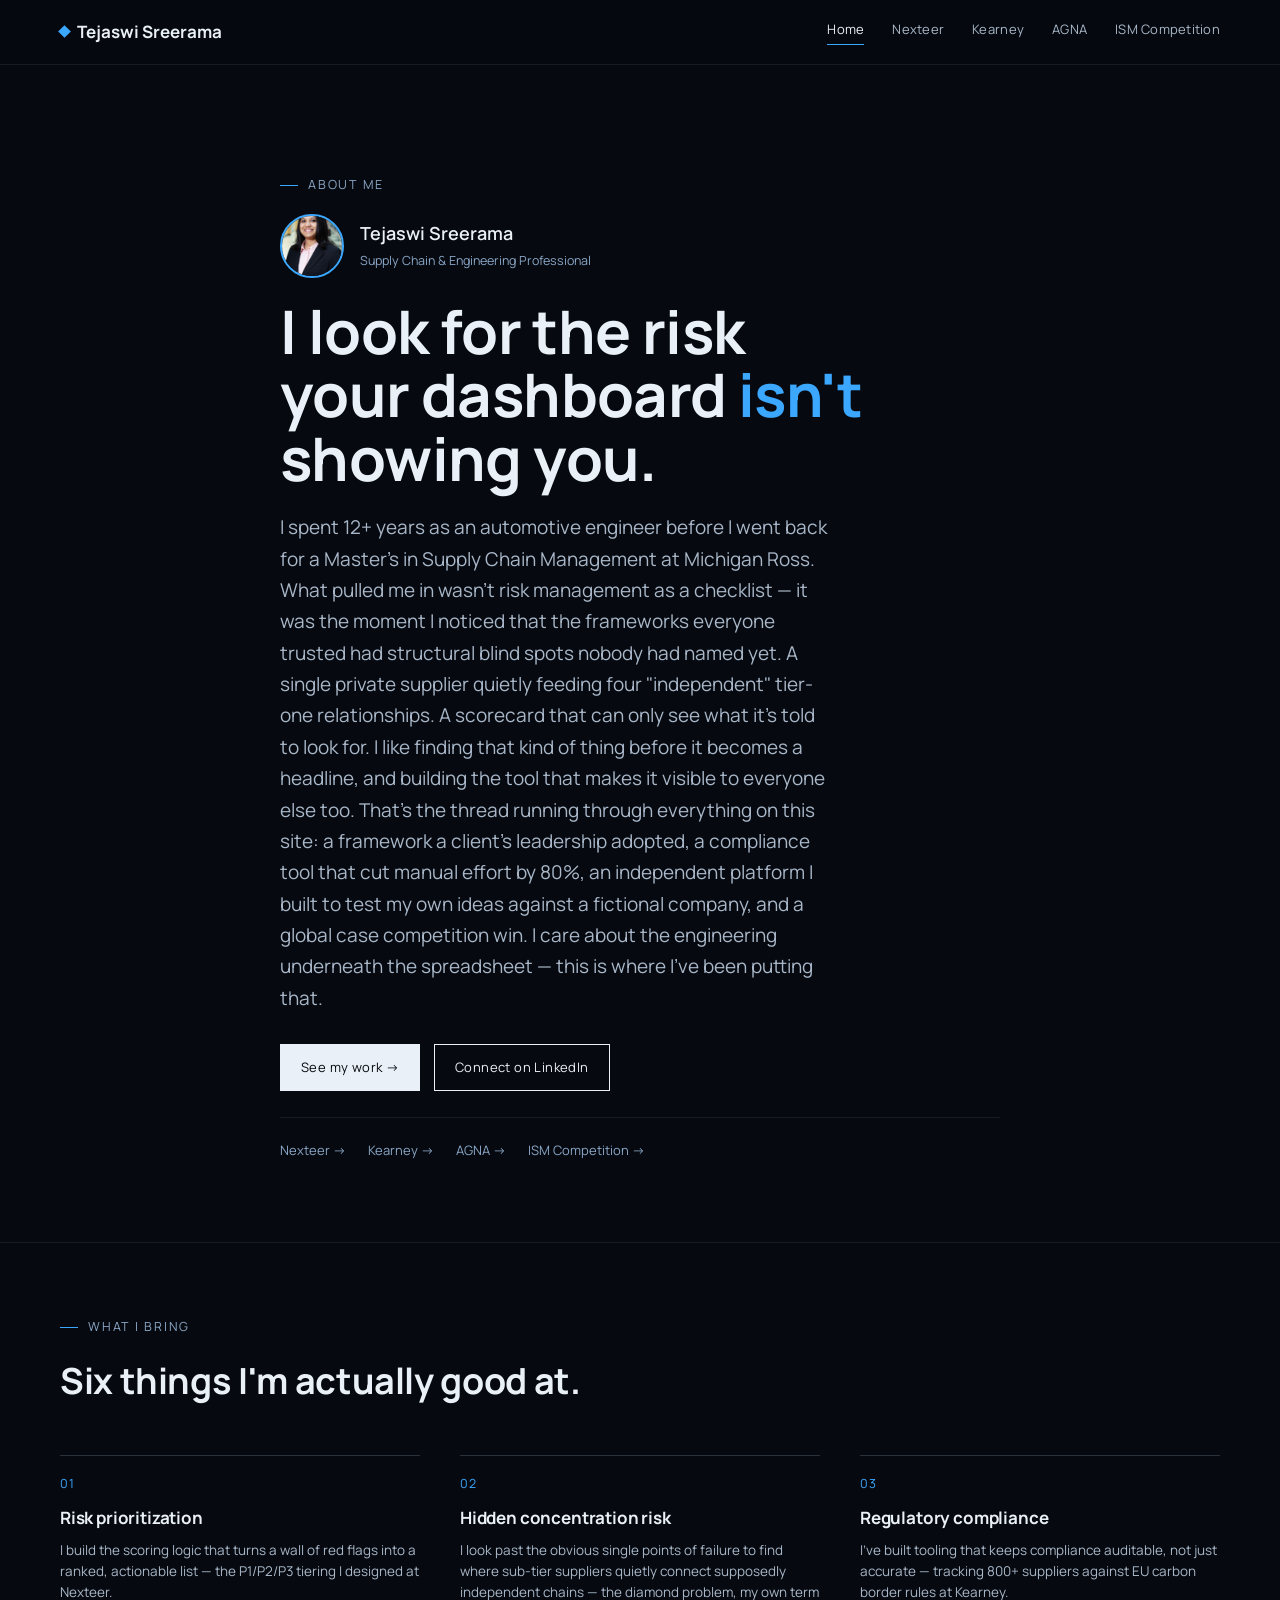
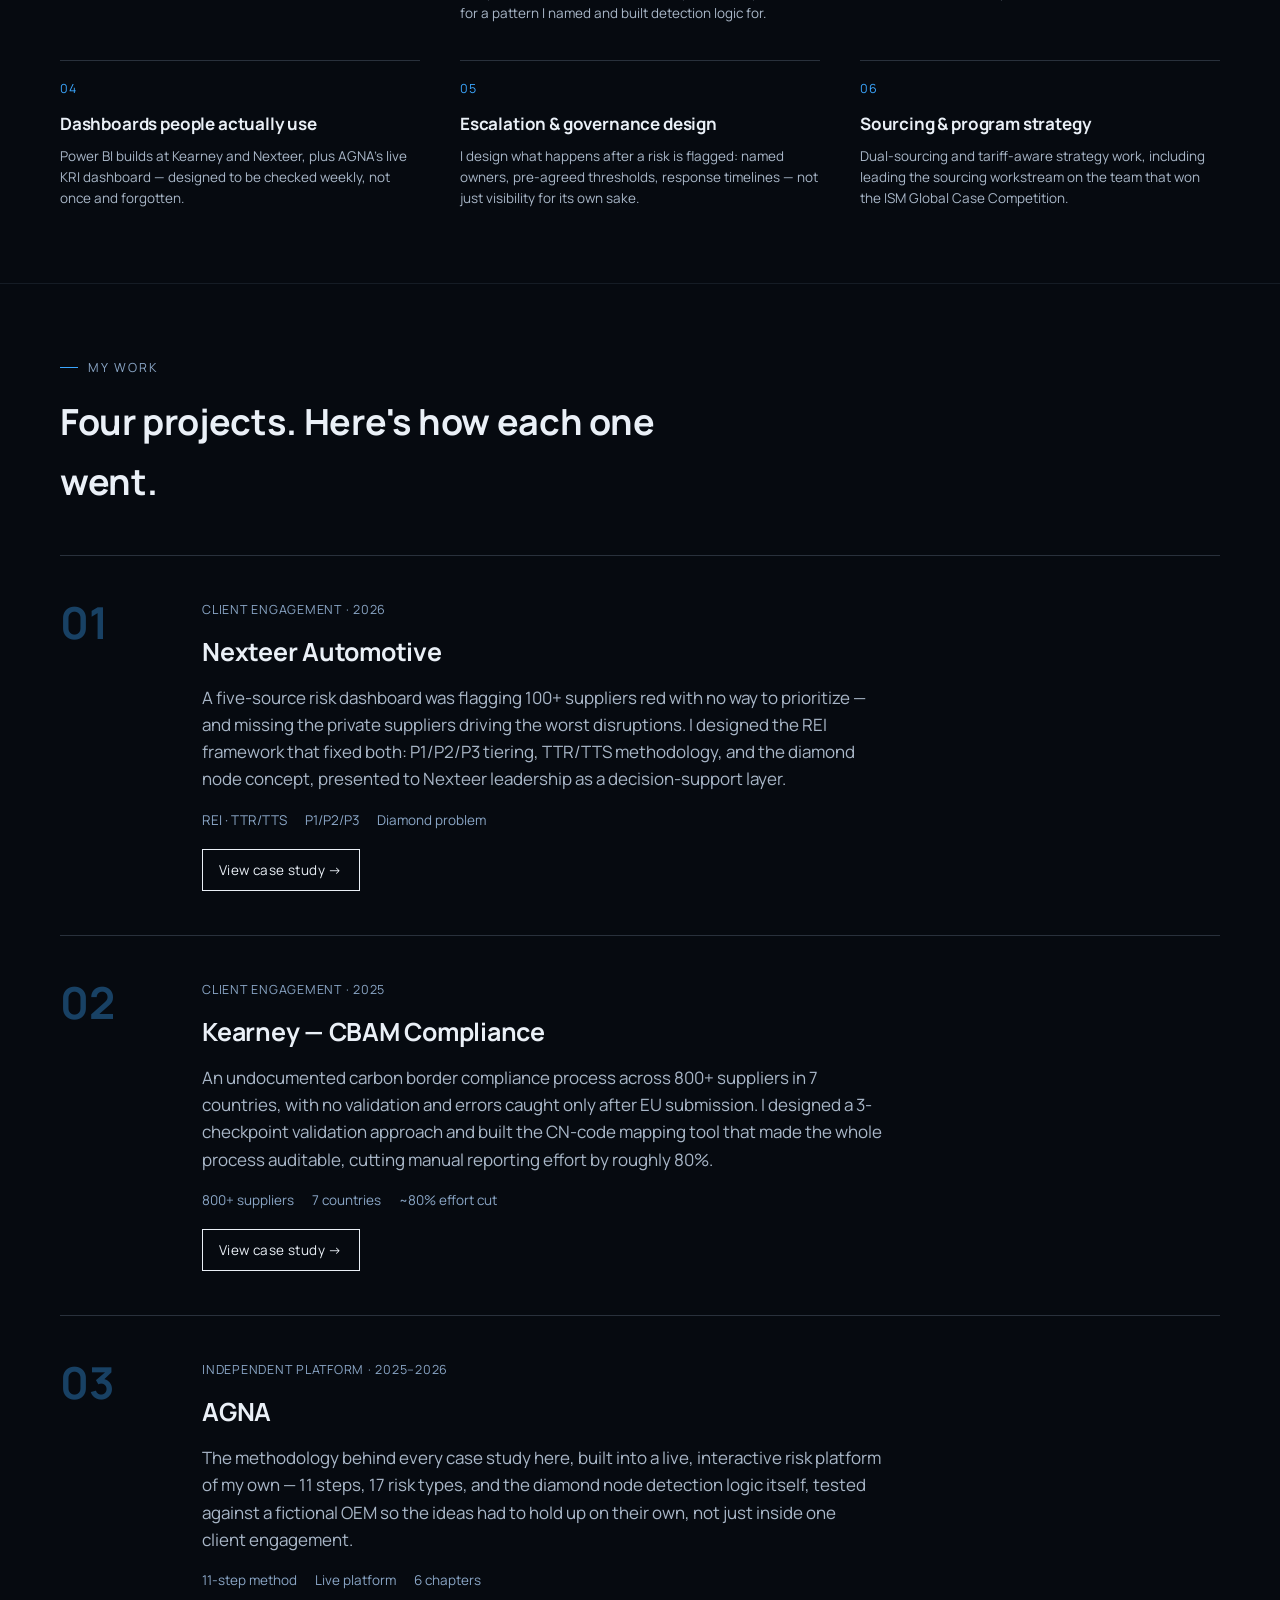
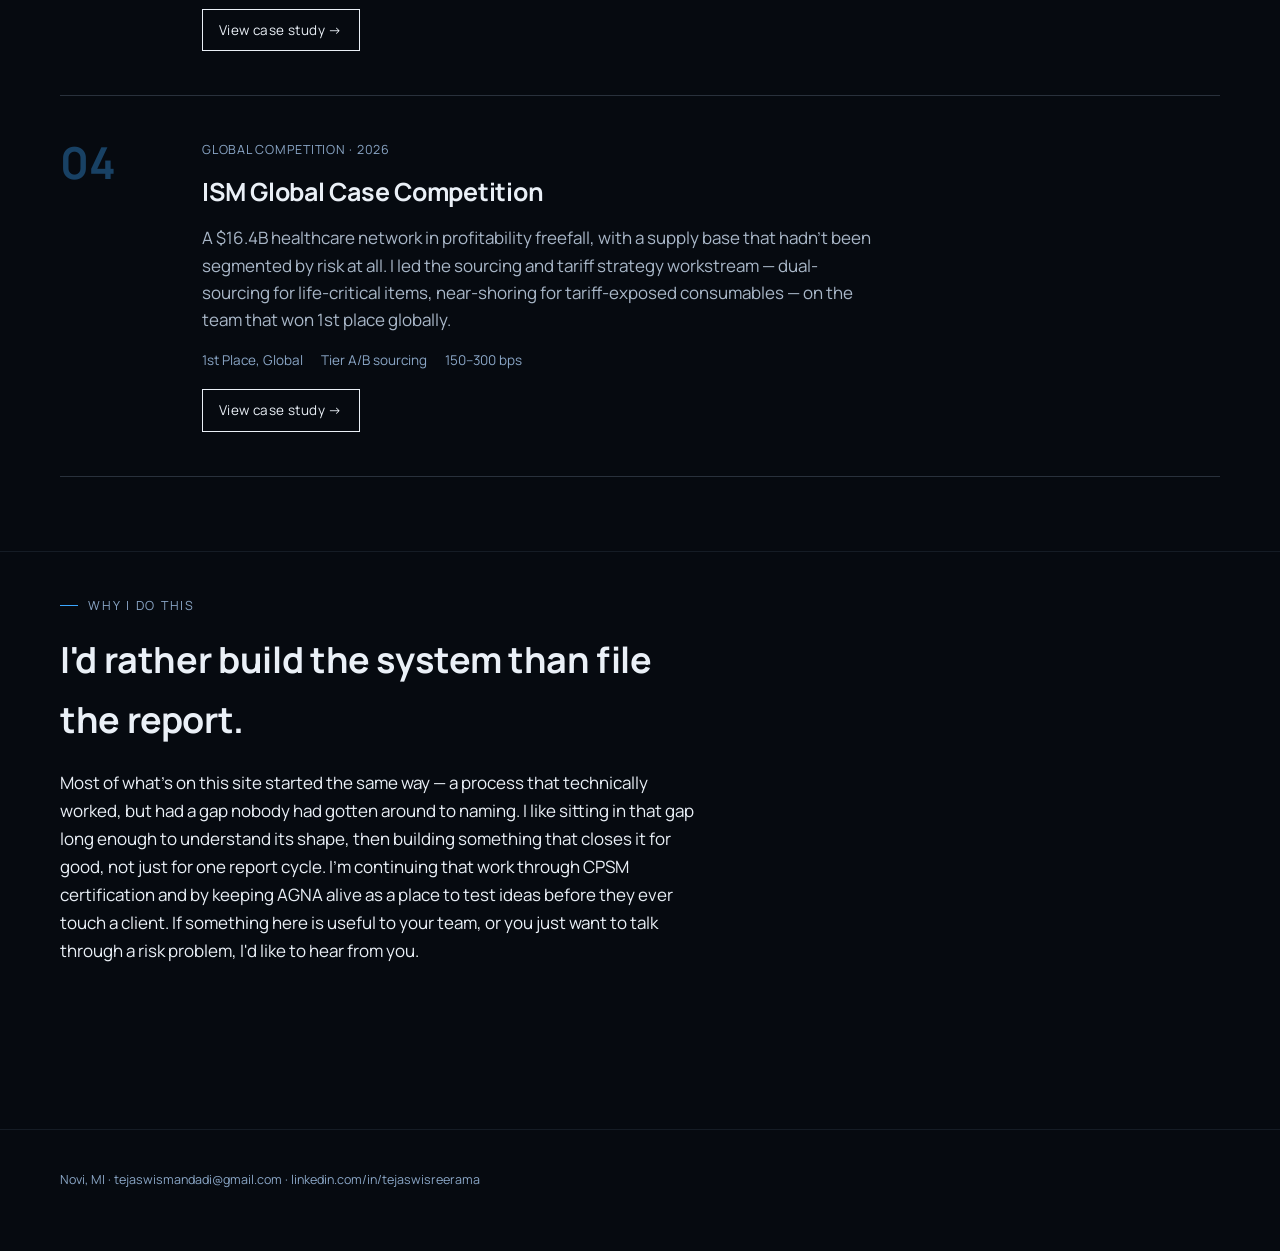
==== index.html @ 90414e97 "Add files via upload" ====
<!DOCTYPE html>
<html lang="en">
<head>
<meta charset="UTF-8">
<meta name="viewport" content="width=device-width, initial-scale=1.0">
<title>Tejaswi Sreerama — Supply Chain Risk & Resilience</title>
<meta name="description" content="Supply chain risk portfolio: Nexteer Automotive, Kearney CBAM, AGNA risk platform, and the ISM Global Case Competition.">
<link rel="stylesheet" href="styles.css">
</head>
<body>

<nav class="site-nav">
  <div class="wrap">
    <a href="index.html" class="nav-mark"><span class="diamond"></span>Tejaswi Sreerama</a>
    <div class="nav-links">
      <a href="index.html" class="active">Home</a>
      <a href="nexteer.html">Nexteer</a>
      <a href="kearney.html">Kearney</a>
      <a href="agna.html">AGNA</a>
      <a href="ism-competition.html">ISM Competition</a>
    </div>
  </div>
</nav>

<header class="hero">
  <div class="wrap hero-grid">
    <div>
      <div class="eyebrow">About Me</div>
      <div class="hero-identity">
        <img src="[data-uri]" alt="Tejaswi Sreerama" class="hero-photo">
        <div>
          <div class="hero-name">Tejaswi Sreerama</div>
          <div class="hero-role">Supply Chain &amp; Engineering Professional</div>
        </div>
      </div>
      <h1>I look for the risk<br>your dashboard <span class="accent">isn't</span> showing you.</h1>
      <p class="hero-sub">I spent 12+ years as an automotive engineer before I went back for a Master's in Supply Chain Management at Michigan Ross. What pulled me in wasn't risk management as a checklist — it was the moment I noticed that the frameworks everyone trusted had structural blind spots nobody had named yet. A single private supplier quietly feeding four "independent" tier-one relationships. A scorecard that can only see what it's told to look for. I like finding that kind of thing before it becomes a headline, and building the tool that makes it visible to everyone else too. That's the thread running through everything on this site: a framework a client's leadership adopted, a compliance tool that cut manual effort by 80%, an independent platform I built to test my own ideas against a fictional company, and a global case competition win. I care about the engineering underneath the spreadsheet — this is where I've been putting that.</p>
      <div class="hero-cta">
        <a href="nexteer.html" class="btn primary">See my work →</a>
        <a href="https://linkedin.com/in/tejaswisreerama" class="btn">Connect on LinkedIn</a>
      </div>
      <div class="hero-quicklinks">
        <a href="nexteer.html">Nexteer →</a>
        <a href="kearney.html">Kearney →</a>
        <a href="agna.html">AGNA →</a>
        <a href="ism-competition.html">ISM Competition →</a>
      </div>
    </div>
  </div>
</header>

<section class="block">
  <div class="wrap">
    <div class="section-head">
      <div class="eyebrow">What I Bring</div>
      <h2>Six things I'm actually good at.</h2>
    </div>
    <div class="cap-grid">
      <div class="cap-cell">
        <span class="cap-num">01</span>
        <h4>Risk prioritization</h4>
        <p>I build the scoring logic that turns a wall of red flags into a ranked, actionable list &mdash; the P1/P2/P3 tiering I designed at Nexteer.</p>
      </div>
      <div class="cap-cell">
        <span class="cap-num">02</span>
        <h4>Hidden concentration risk</h4>
        <p>I look past the obvious single points of failure to find where sub-tier suppliers quietly connect supposedly independent chains &mdash; the diamond problem, my own term for a pattern I named and built detection logic for.</p>
      </div>
      <div class="cap-cell">
        <span class="cap-num">03</span>
        <h4>Regulatory compliance</h4>
        <p>I've built tooling that keeps compliance auditable, not just accurate &mdash; tracking 800+ suppliers against EU carbon border rules at Kearney.</p>
      </div>
      <div class="cap-cell">
        <span class="cap-num">04</span>
        <h4>Dashboards people actually use</h4>
        <p>Power BI builds at Kearney and Nexteer, plus AGNA's live KRI dashboard &mdash; designed to be checked weekly, not once and forgotten.</p>
      </div>
      <div class="cap-cell">
        <span class="cap-num">05</span>
        <h4>Escalation &amp; governance design</h4>
        <p>I design what happens after a risk is flagged: named owners, pre-agreed thresholds, response timelines &mdash; not just visibility for its own sake.</p>
      </div>
      <div class="cap-cell">
        <span class="cap-num">06</span>
        <h4>Sourcing &amp; program strategy</h4>
        <p>Dual-sourcing and tariff-aware strategy work, including leading the sourcing workstream on the team that won the ISM Global Case Competition.</p>
      </div>
    </div>
  </div>
</section>

<section class="block">
  <div class="wrap">
    <div class="section-head">
      <div class="eyebrow">My Work</div>
      <h2>Four projects. Here's how each one went.</h2>
    </div>
    <div class="work-list">

      <div class="work-row">
        <span class="work-num">01</span>
        <div class="work-body">
          <span class="tag">Client Engagement &middot; 2026</span>
          <h3>Nexteer Automotive</h3>
          <p>A five-source risk dashboard was flagging 100+ suppliers red with no way to prioritize &mdash; and missing the private suppliers driving the worst disruptions. I designed the REI framework that fixed both: P1/P2/P3 tiering, TTR/TTS methodology, and the diamond node concept, presented to Nexteer leadership as a decision-support layer.</p>
          <div class="stats"><span>REI &middot; TTR/TTS</span><span>P1/P2/P3</span><span>Diamond problem</span></div>
          <a href="nexteer.html" class="btn small">View case study →</a>
        </div>
      </div>

      <div class="work-row">
        <span class="work-num">02</span>
        <div class="work-body">
          <span class="tag">Client Engagement &middot; 2025</span>
          <h3>Kearney &mdash; CBAM Compliance</h3>
          <p>An undocumented carbon border compliance process across 800+ suppliers in 7 countries, with no validation and errors caught only after EU submission. I designed a 3-checkpoint validation approach and built the CN-code mapping tool that made the whole process auditable, cutting manual reporting effort by roughly 80%.</p>
          <div class="stats"><span>800+ suppliers</span><span>7 countries</span><span>~80% effort cut</span></div>
          <a href="kearney.html" class="btn small">View case study →</a>
        </div>
      </div>

      <div class="work-row">
        <span class="work-num">03</span>
        <div class="work-body">
          <span class="tag">Independent Platform &middot; 2025&ndash;2026</span>
          <h3>AGNA</h3>
          <p>The methodology behind every case study here, built into a live, interactive risk platform of my own &mdash; 11 steps, 17 risk types, and the diamond node detection logic itself, tested against a fictional OEM so the ideas had to hold up on their own, not just inside one client engagement.</p>
          <div class="stats"><span>11-step method</span><span>Live platform</span><span>6 chapters</span></div>
          <a href="agna.html" class="btn small">View case study →</a>
        </div>
      </div>

      <div class="work-row">
        <span class="work-num">04</span>
        <div class="work-body">
          <span class="tag">Global Competition &middot; 2026</span>
          <h3>ISM Global Case Competition</h3>
          <p>A $16.4B healthcare network in profitability freefall, with a supply base that hadn't been segmented by risk at all. I led the sourcing and tariff strategy workstream &mdash; dual-sourcing for life-critical items, near-shoring for tariff-exposed consumables &mdash; on the team that won 1st place globally.</p>
          <div class="stats"><span>1st Place, Global</span><span>Tier A/B sourcing</span><span>150&ndash;300 bps</span></div>
          <a href="ism-competition.html" class="btn small">View case study →</a>
        </div>
      </div>

    </div>
  </div>
</section>

<section class="block tight">
  <div class="wrap">
    <div class="section-head" style="margin-bottom: 20px;">
      <div class="eyebrow">Why I Do This</div>
      <h2>I'd rather build the system than file the report.</h2>
    </div>
    <p style="max-width: 640px;">Most of what's on this site started the same way &mdash; a process that technically worked, but had a gap nobody had gotten around to naming. I like sitting in that gap long enough to understand its shape, then building something that closes it for good, not just for one report cycle. I'm continuing that work through CPSM certification and by keeping AGNA alive as a place to test ideas before they ever touch a client. If something here is useful to your team, or you just want to talk through a risk problem, I'd like to hear from you.</p>
  </div>
</section>

<footer class="site-footer">
  <div class="wrap">
    <div class="meta">Novi, MI &middot; tejaswismandadi@gmail.com &middot; linkedin.com/in/tejaswisreerama</div>
  </div>
</footer>

</body>
</html>
---- styles.css ----
/* ============================================================
   AGNA PORTFOLIO — Design System
   Signature: the convergence node (diamond problem) motif
   ============================================================ */

@import url('https://fonts.googleapis.com/css2?family=Manrope:wght@400;500;600;700;800&display=swap');

:root {
  --ink: #EAF0F7;
  --ink-soft: #A9B7C8;
  --paper: #060A10;
  --paper-raised: #0F151E;
  --white: #182231;
  --signal: #3BA7FF;
  --signal-soft: #12283F;
  --steel: #6F8CB0;
  --steel-soft: #8AA6C6;
  --resolved: #4FD1C5;
  --line: rgba(180, 205, 235, 0.09);
  --line-strong: rgba(180, 205, 235, 0.20);

  --panel-bg: #05070B;
  --panel-text: #ECF2F8;

  --display: 'Manrope', sans-serif;
  --body: 'Manrope', sans-serif;
  --mono: 'Manrope', sans-serif;

  /* Consistent type scale, used everywhere */
  --fs-hero: clamp(40px, 5.6vw, 60px);
  --fs-h1: clamp(34px, 4.6vw, 48px);
  --fs-h2: clamp(28px, 3.4vw, 36px);
  --fs-h3: clamp(21px, 2.4vw, 25px);
  --fs-h4: 17px;
  --fs-body: 17px;
  --fs-small: 13.5px;
  --fs-label: 12.5px;
}

* { box-sizing: border-box; }

html { scroll-behavior: smooth; }

@media (prefers-reduced-motion: reduce) {
  html { scroll-behavior: auto; }
  * { animation-duration: 0.01ms !important; animation-iteration-count: 1 !important; transition-duration: 0.01ms !important; }
}

body {
  margin: 0;
  background: var(--paper);
  color: var(--ink);
  font-family: var(--body);
  font-size: 17px;
  line-height: 1.65;
  -webkit-font-smoothing: antialiased;
}

a { color: inherit; }
a:focus-visible, button:focus-visible { outline: 2px solid var(--signal); outline-offset: 3px; }

img, svg { max-width: 100%; display: block; }

.wrap {
  max-width: 1240px;
  margin: 0 auto;
  padding: 0 40px;
}

/* ---------- Type ---------- */

h1, h2, h3, h4 {
  font-family: var(--display);
  color: var(--ink);
  margin: 0;
  letter-spacing: -0.01em;
}

.eyebrow {
  font-family: var(--mono);
  font-size: 12.5px;
  letter-spacing: 0.14em;
  text-transform: uppercase;
  color: var(--steel-soft);
  display: flex;
  align-items: center;
  gap: 10px;
}

.eyebrow::before {
  content: "";
  width: 18px;
  height: 1px;
  background: var(--signal);
  display: inline-block;
}

p { margin: 0 0 1.1em 0; }
p:last-child { margin-bottom: 0; }

.stat-num {
  font-family: var(--mono);
  font-weight: 500;
}

/* ---------- Nav ---------- */

.site-nav {
  position: sticky;
  top: 0;
  z-index: 40;
  background: rgba(6, 10, 16, 0.86);
  backdrop-filter: blur(8px);
  border-bottom: 1px solid var(--line);
}

.site-nav .wrap {
  display: flex;
  align-items: center;
  justify-content: space-between;
  height: 64px;
}

.nav-mark {
  font-family: var(--display);
  font-weight: 700;
  font-size: 17px;
  text-decoration: none;
  display: flex;
  align-items: center;
  gap: 8px;
}

.nav-mark .diamond {
  width: 9px; height: 9px;
  background: var(--signal);
  transform: rotate(45deg);
  display: inline-block;
}

.nav-links {
  display: flex;
  gap: 28px;
  font-family: var(--mono);
  font-size: 13px;
  letter-spacing: 0.02em;
}

.nav-links a {
  text-decoration: none;
  color: var(--ink-soft);
  padding-bottom: 4px;
  border-bottom: 1px solid transparent;
  transition: border-color 0.15s, color 0.15s;
}

.nav-links a:hover, .nav-links a.active {
  color: var(--ink);
  border-bottom-color: var(--signal);
}

@media (max-width: 720px) {
  .nav-links { display: none; }
}

/* ---------- Buttons / links ---------- */

.btn {
  display: inline-flex;
  align-items: center;
  gap: 10px;
  font-family: var(--mono);
  font-size: 13px;
  letter-spacing: 0.03em;
  text-decoration: none;
  padding: 12px 20px;
  border: 1px solid var(--ink);
  color: var(--ink);
  transition: background 0.15s, color 0.15s;
}

.btn:hover { background: var(--ink); color: var(--paper); }

.btn.primary {
  background: var(--ink);
  color: var(--paper);
}
.btn.primary:hover { background: var(--signal); border-color: var(--signal); color: #14181F; }

.text-link {
  font-family: var(--mono);
  font-size: 13px;
  text-decoration: none;
  color: var(--steel);
  border-bottom: 1px solid var(--steel-soft);
  padding-bottom: 1px;
}
.text-link:hover { color: var(--signal); border-color: var(--signal); }

/* ---------- Footer ---------- */

.site-footer {
  border-top: 1px solid var(--line);
  margin-top: 120px;
  padding: 40px 0 60px;
}

.site-footer .wrap {
  display: flex;
  justify-content: space-between;
  align-items: center;
  flex-wrap: wrap;
  gap: 16px;
}

.site-footer .meta {
  font-family: var(--mono);
  font-size: 12.5px;
  color: var(--steel-soft);
}

/* ---------- Hero (index) ---------- */

.hero {
  padding: 110px 0 80px;
  border-bottom: 1px solid var(--line);
}

.hero-grid {
  max-width: 800px;
}

.hero h1 {
  font-size: var(--fs-hero);
  line-height: 1.06;
  margin: 18px 0 22px;
}

.hero h1 .accent { color: var(--signal); }

.hero-identity {
  display: flex;
  align-items: center;
  gap: 16px;
  margin: 18px 0 22px;
}

.hero-photo {
  width: 64px;
  height: 64px;
  border-radius: 50%;
  object-fit: cover;
  border: 2px solid var(--signal);
  flex-shrink: 0;
}

.hero-name {
  font-family: var(--display);
  font-weight: 600;
  font-size: 18px;
  color: var(--ink);
}

.hero-role {
  font-family: var(--mono);
  font-size: 12.5px;
  color: var(--steel-soft);
  margin-top: 2px;
}

.hero-quicklinks {
  display: flex;
  gap: 22px;
  flex-wrap: wrap;
  margin-top: 26px;
  padding-top: 22px;
  border-top: 1px solid var(--line);
}

.hero-quicklinks a {
  font-family: var(--mono);
  font-size: 13px;
  text-decoration: none;
  color: var(--steel-soft);
  transition: color 0.15s;
}
.hero-quicklinks a:hover { color: var(--signal); }

.hero-sub {
  font-family: var(--body);
  font-size: 19px;
  color: var(--ink-soft);
  max-width: 46ch;
  margin-bottom: 30px;
}

.hero-cta { display: flex; gap: 14px; flex-wrap: wrap; }

/* ---------- Convergence diagram (signature element) ---------- */

.diagram-frame {
  background: var(--panel-bg);
  padding: 28px;
  position: relative;
  border: 1px solid var(--line);
}

.diagram-frame .cap {
  font-family: var(--mono);
  font-size: 11px;
  color: var(--panel-text);
  opacity: 0.55;
  letter-spacing: 0.08em;
  margin-top: 14px;
  text-transform: uppercase;
}

/* ---------- Section scaffolding ---------- */

section.block { padding: 74px 0; }
section.block.tight { padding: 44px 0; }
section.block + section.block { border-top: 1px solid var(--line); }

.section-head { max-width: 640px; margin-bottom: 44px; }
.section-head h2 { font-size: var(--fs-h2); margin-top: 14px; }

/* ---------- Capabilities grid ---------- */

.cap-grid {
  display: grid;
  grid-template-columns: repeat(3, 1fr);
  gap: 36px 40px;
}
@media (max-width: 900px) { .cap-grid { grid-template-columns: repeat(2, 1fr); } }
@media (max-width: 600px) { .cap-grid { grid-template-columns: 1fr; } }

.cap-cell { border-top: 1px solid var(--line-strong); padding-top: 18px; }

.cap-num {
  display: block;
  font-family: var(--mono);
  font-size: var(--fs-label);
  letter-spacing: 0.08em;
  color: var(--signal);
  margin-bottom: 10px;
}

.cap-cell h4 { font-size: var(--fs-h4); margin: 0 0 8px; }
.cap-cell p { font-size: var(--fs-small); color: var(--ink-soft); line-height: 1.55; margin: 0; }

/* ---------- Work list (narrative, full-width rows) ---------- */

.work-list { display: flex; flex-direction: column; }

.work-row {
  display: grid;
  grid-template-columns: 110px 1fr;
  gap: 32px;
  padding: 44px 0;
  border-top: 1px solid var(--line-strong);
}
.work-row:last-child { border-bottom: 1px solid var(--line-strong); }

@media (max-width: 680px) {
  .work-row { grid-template-columns: 1fr; gap: 12px; }
}

.work-num {
  font-family: var(--mono);
  font-size: 44px;
  font-weight: 700;
  color: var(--signal);
  opacity: 0.35;
  line-height: 1;
}

.work-body .tag {
  display: block;
  font-family: var(--mono);
  font-size: var(--fs-label);
  letter-spacing: 0.06em;
  color: var(--steel-soft);
  text-transform: uppercase;
  margin-bottom: 10px;
}

.work-body h3 { font-size: var(--fs-h3); margin: 0 0 12px; }
.work-body p { font-size: var(--fs-body); color: var(--ink-soft); line-height: 1.6; max-width: 68ch; margin: 0 0 16px; }

.work-body .stats {
  display: flex;
  gap: 18px;
  flex-wrap: wrap;
  font-family: var(--mono);
  font-size: var(--fs-small);
  color: var(--steel-soft);
  margin-bottom: 18px;
}

.btn.small {
  display: inline-block;
  padding: 9px 16px;
  font-size: var(--fs-small);
}

/* ---------- Case index cards (legacy, unused on home) ---------- */

.case-grid {
  display: grid;
  grid-template-columns: repeat(2, 1fr);
  gap: 1px;
  background: var(--line-strong);
  border: 1px solid var(--line-strong);
}

@media (max-width: 760px) { .case-grid { grid-template-columns: 1fr; } }

.case-card {
  background: var(--paper-raised);
  padding: 34px 32px;
  text-decoration: none;
  color: var(--ink);
  display: flex;
  flex-direction: column;
  gap: 14px;
  min-height: 260px;
  transition: background 0.15s;
  position: relative;
}

.case-card:hover { background: var(--white); }

.case-card .tag {
  font-family: var(--mono);
  font-size: 11px;
  letter-spacing: 0.1em;
  text-transform: uppercase;
  color: var(--signal);
}

.case-card h3 {
  font-size: 22px;
  line-height: 1.2;
}

.case-card .desc {
  font-family: var(--body);
  font-size: 15px;
  color: var(--ink-soft);
  flex-grow: 1;
}

.case-card .stats {
  display: flex;
  gap: 20px;
  font-family: var(--mono);
  font-size: 12px;
  color: var(--steel);
  border-top: 1px solid var(--line);
  padding-top: 14px;
}

.case-card .go {
  position: absolute;
  top: 30px; right: 28px;
  font-family: var(--mono);
  font-size: 13px;
  color: var(--line-strong);
  transition: color 0.15s, transform 0.15s;
}
.case-card:hover .go { color: var(--signal); transform: translate(3px,-3px); }

/* ---------- Process diagram figures ---------- */

.diagram-figure {
  margin: 20px 0 30px;
}

.diagram-figure img {
  width: 100%;
  border: 1px solid var(--line-strong);
  background: #05070B;
}

.diagram-figure .fig-cap {
  font-family: var(--mono);
  font-size: 12px;
  color: var(--steel);
  margin-top: 10px;
  display: flex;
  justify-content: space-between;
  flex-wrap: wrap;
  gap: 8px;
}

.diagram-figure .fig-cap .fig-tag {
  color: var(--signal);
  text-transform: uppercase;
  letter-spacing: 0.05em;
}

/* ---------- Methodology phase grid ---------- */

.phase-grid {
  display: grid;
  grid-template-columns: repeat(4, 1fr);
  gap: 1px;
  background: var(--line-strong);
  border: 1px solid var(--line-strong);
  margin-top: 10px;
}
@media (max-width: 860px) { .phase-grid { grid-template-columns: repeat(2, 1fr); } }
@media (max-width: 560px) { .phase-grid { grid-template-columns: 1fr; } }

.phase-cell {
  background: var(--paper-raised);
  padding: 24px 22px;
  display: flex;
  flex-direction: column;
  gap: 10px;
}

.phase-cell .phase-num {
  font-family: var(--mono);
  font-size: 11px;
  color: var(--signal);
  letter-spacing: 0.08em;
}

.phase-cell h4 {
  font-family: var(--display);
  font-size: 17px;
  margin: 0;
}

.phase-cell ul {
  margin: 4px 0 0 0;
  padding-left: 16px;
  font-size: 14px;
  color: var(--ink-soft);
  font-family: var(--body);
}
.phase-cell li { margin-bottom: 8px; }
.phase-cell li:last-child { margin-bottom: 0; }

.role-tag {
  display: inline-block;
  font-family: var(--mono);
  font-size: 10px;
  letter-spacing: 0.04em;
  text-transform: uppercase;
  padding: 1px 6px;
  margin-left: 6px;
  border: 1px solid var(--line-strong);
  color: var(--steel);
  vertical-align: middle;
}
.role-tag.mine { border-color: var(--signal); color: var(--signal); }

/* ---------- About strip (photo) ---------- */

.about-strip {
  display: grid;
  grid-template-columns: 92px 1fr;
  gap: 26px;
  align-items: center;
  padding: 30px 32px;
  background: var(--paper-raised);
  border: 1px solid var(--line);
}

.about-strip .photo {
  width: 92px;
  height: 92px;
  border-radius: 50%;
  object-fit: cover;
  border: 1px solid var(--line-strong);
}

.about-strip .about-text p {
  font-size: 15.5px;
  color: var(--ink-soft);
  max-width: 62ch;
}

.about-strip .about-text .name-line {
  font-family: var(--display);
  font-weight: 600;
  font-size: 16px;
  color: var(--ink);
  margin-bottom: 4px;
}

@media (max-width: 560px) {
  .about-strip { grid-template-columns: 1fr; text-align: left; }
  .about-strip .photo { width: 76px; height: 76px; }
}

/* ---------- Stat strip ---------- */

.stat-strip {
  display: grid;
  grid-template-columns: repeat(4, 1fr);
  border: 1px solid var(--line-strong);
}
@media (max-width: 760px) { .stat-strip { grid-template-columns: repeat(2, 1fr); } }

.stat-cell {
  padding: 26px 22px;
  border-left: 1px solid var(--line-strong);
}
.stat-cell:first-child { border-left: none; }
@media (max-width: 760px) { .stat-cell:nth-child(2n+1) { border-left: none; } }

.stat-cell .num {
  font-family: var(--mono);
  font-size: 27px;
  color: var(--signal);
  display: block;
}
.stat-cell .label {
  font-family: var(--mono);
  font-size: 11.5px;
  color: var(--steel);
  text-transform: uppercase;
  letter-spacing: 0.04em;
  margin-top: 6px;
}

/* ---------- Case study page ---------- */

.case-hero {
  padding: 56px 0 40px;
  border-bottom: 1px solid var(--line);
}

.case-hero .eyebrow { margin-bottom: 16px; }
.case-hero h1 { font-size: var(--fs-h1); line-height: 1.1; margin-bottom: 18px; }
.case-hero .dek { font-size: 19px; color: var(--ink-soft); max-width: 60ch; }

.case-meta {
  display: flex;
  gap: 36px;
  margin-top: 34px;
  flex-wrap: wrap;
  font-family: var(--mono);
  font-size: 12.5px;
}
.case-meta .m-label { color: var(--steel-soft); display: block; margin-bottom: 4px; }
.case-meta .m-val { color: var(--ink); }

.narrative {
  display: grid;
  grid-template-columns: 200px 1fr;
  gap: 40px;
  max-width: 880px;
}
@media (max-width: 720px) { .narrative { grid-template-columns: 1fr; } }

.narrative .n-label {
  font-family: var(--mono);
  font-size: var(--fs-label);
  letter-spacing: 0.08em;
  text-transform: uppercase;
  color: var(--signal);
  padding-top: 4px;
}

.narrative .n-body h3 {
  font-size: var(--fs-h3);
  margin-bottom: 14px;
}
.narrative .n-body { font-size: 17px; }
.narrative .n-body p { margin-bottom: 1em; }

.narrative + .narrative { margin-top: 46px; }

/* pull quote / insight callout */
.callout {
  border-left: 2px solid var(--signal);
  padding: 4px 0 4px 24px;
  margin: 28px 0;
  font-family: var(--body);
  font-size: 18px;
  font-style: italic;
  color: var(--ink-soft);
}

/* tag list for methods used */
.tag-row { display: flex; flex-wrap: wrap; gap: 8px; margin-top: 18px; }
.tag-chip {
  font-family: var(--mono);
  font-size: 11.5px;
  border: 1px solid var(--line-strong);
  padding: 5px 10px;
  color: var(--steel);
}

/* honesty note box */
.honesty-note {
  background: var(--paper-raised);
  border: 1px solid var(--line);
  border-left: 2px solid var(--steel);
  padding: 18px 22px;
  font-family: var(--mono);
  font-size: 13px;
  color: var(--steel);
  line-height: 1.7;
  margin: 20px 0;
}
.honesty-note b { color: var(--ink); }

/* case nav (prev/next) */
.case-switch {
  display: flex;
  justify-content: space-between;
  padding: 46px 0;
  border-top: 1px solid var(--line);
  font-family: var(--mono);
  font-size: 13px;
}
.case-switch a { text-decoration: none; color: var(--ink-soft); }
.case-switch a:hover { color: var(--signal); }
.case-switch .dir { display: block; color: var(--steel-soft); font-size: 11px; margin-bottom: 4px; }

/* capability map table */
.cap-table {
  display: grid;
  gap: 1px;
  background: var(--line-strong);
  border: 1px solid var(--line-strong);
  margin-top: 10px;
}
.cap-row {
  background: var(--paper-raised);
  padding: 22px 26px;
  display: grid;
  grid-template-columns: 260px 1fr;
  gap: 24px;
}
@media (max-width: 720px) { .cap-row { grid-template-columns: 1fr; } }
.cap-row .cap-h {
  font-family: var(--mono);
  font-size: 12px;
  color: var(--signal);
  text-transform: uppercase;
  letter-spacing: 0.05em;
}
.cap-row .cap-ask {
  font-size: 14px;
  color: var(--steel);
  margin-top: 8px;
  font-family: var(--body);
  font-style: italic;
}
.cap-row .cap-proof { font-size: 15.5px; }

/* quadrant grid (leadership) */
.quad-grid {
  display: grid;
  grid-template-columns: repeat(2, 1fr);
  gap: 1px;
  background: var(--line-strong);
  border: 1px solid var(--line-strong);
  margin-top: 10px;
}
@media (max-width: 720px) { .quad-grid { grid-template-columns: 1fr; } }
.quad-cell { background: var(--paper-raised); padding: 26px; }
.quad-cell h4 {
  font-family: var(--mono);
  font-size: 13px;
  color: var(--signal);
  text-transform: uppercase;
  letter-spacing: 0.05em;
  margin-bottom: 10px;
}
.quad-cell p { font-size: 15.5px; }
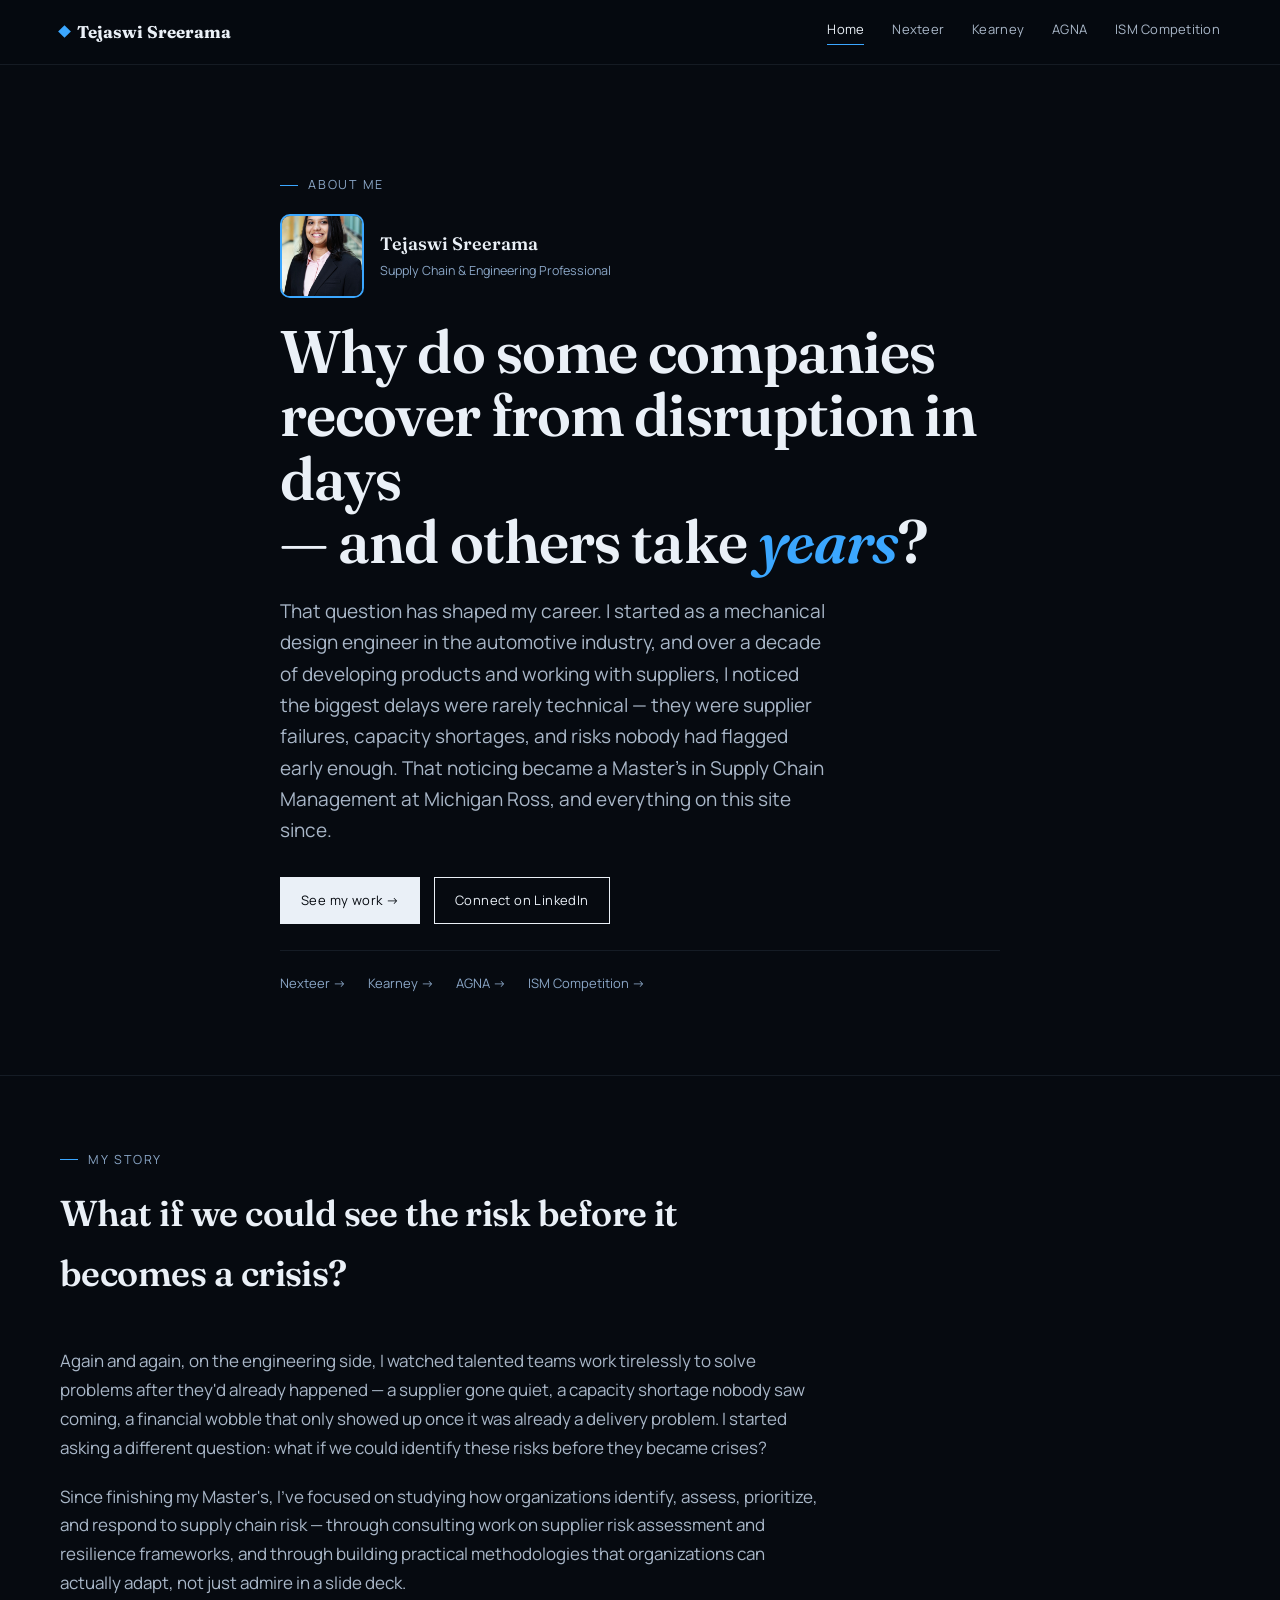
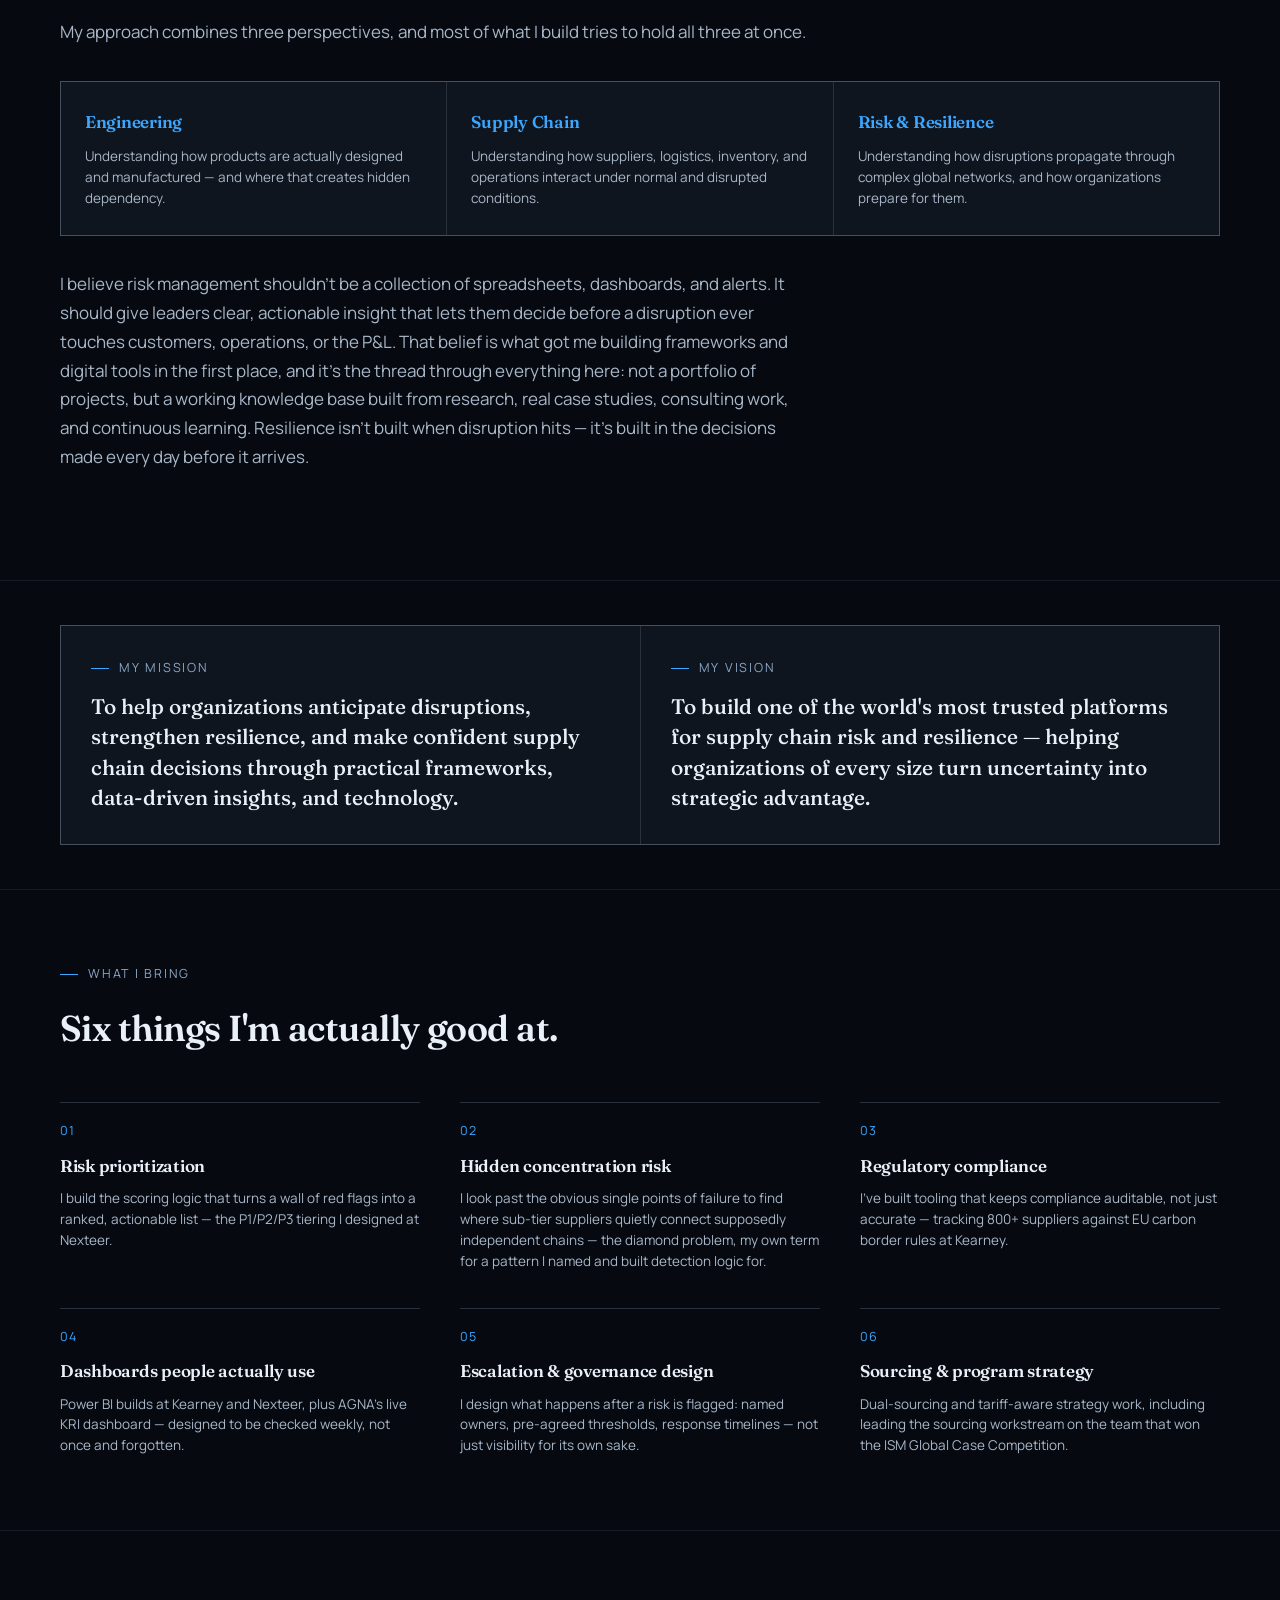
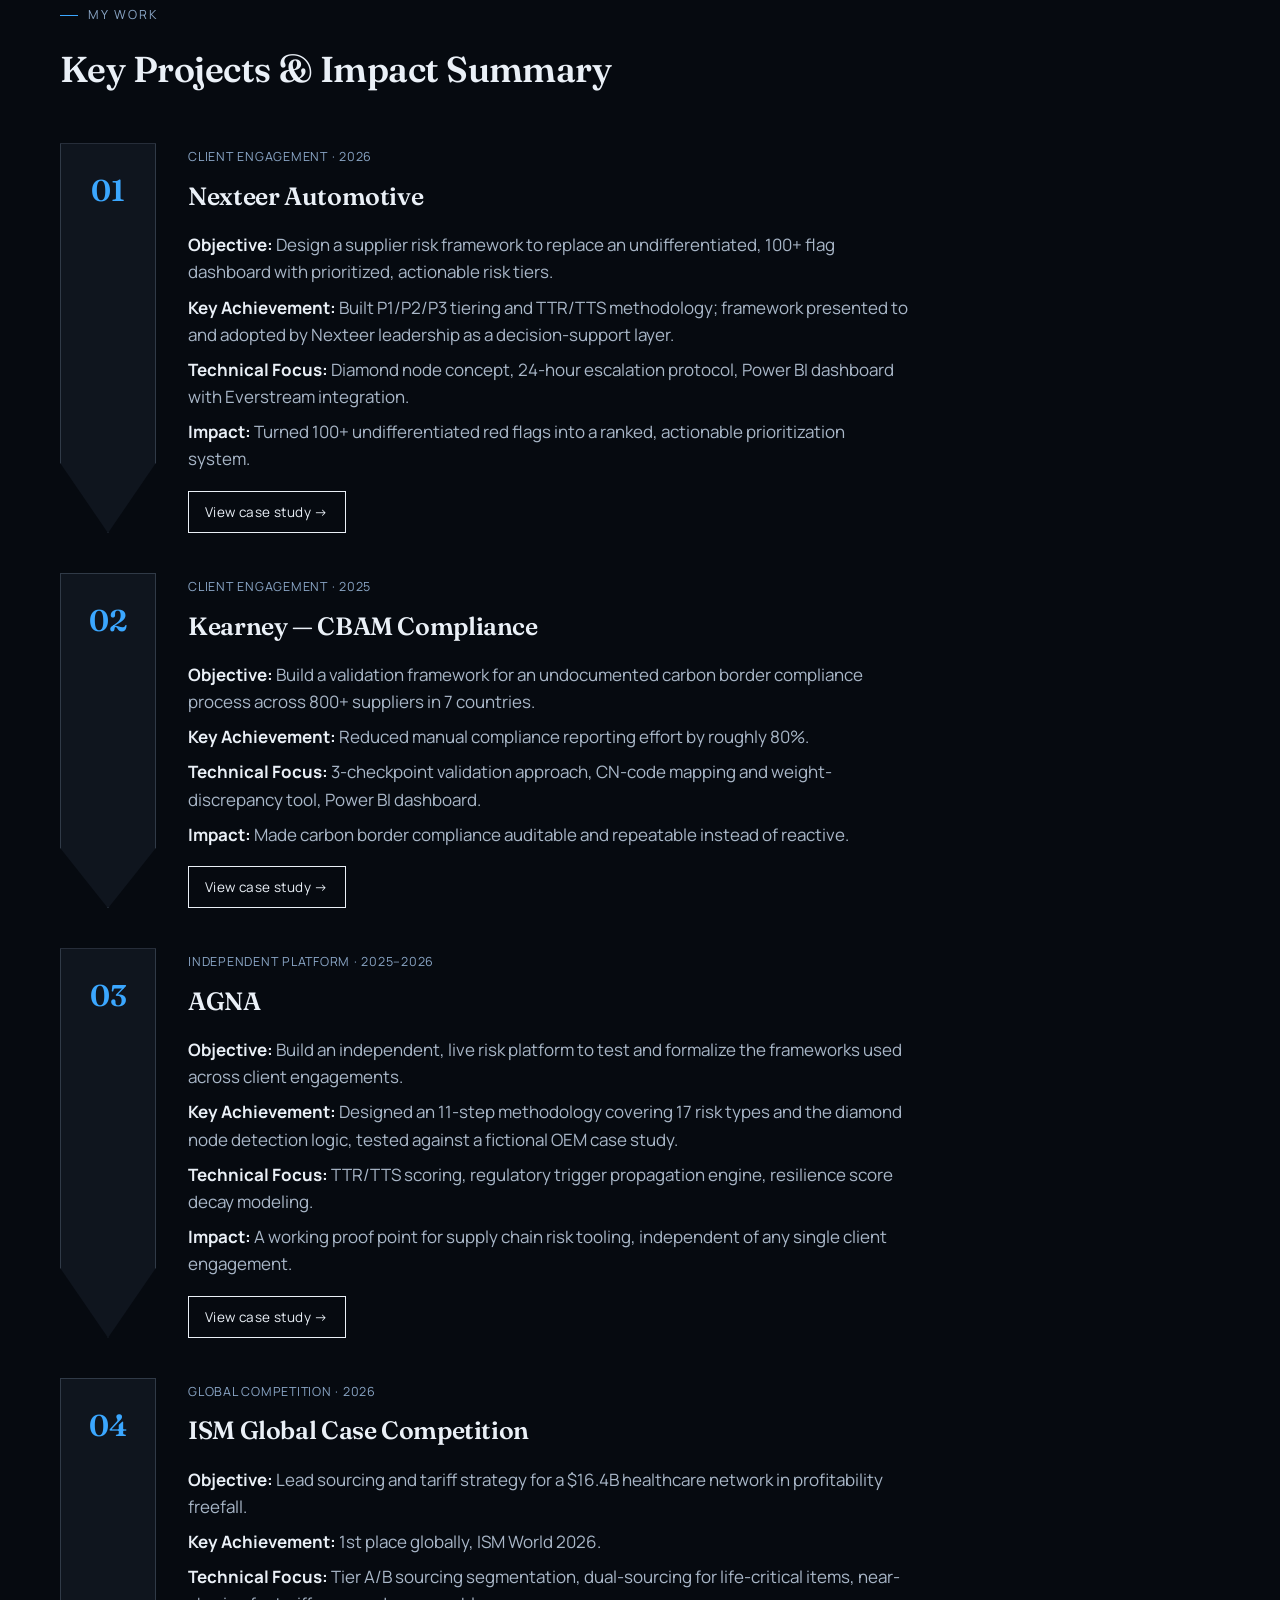
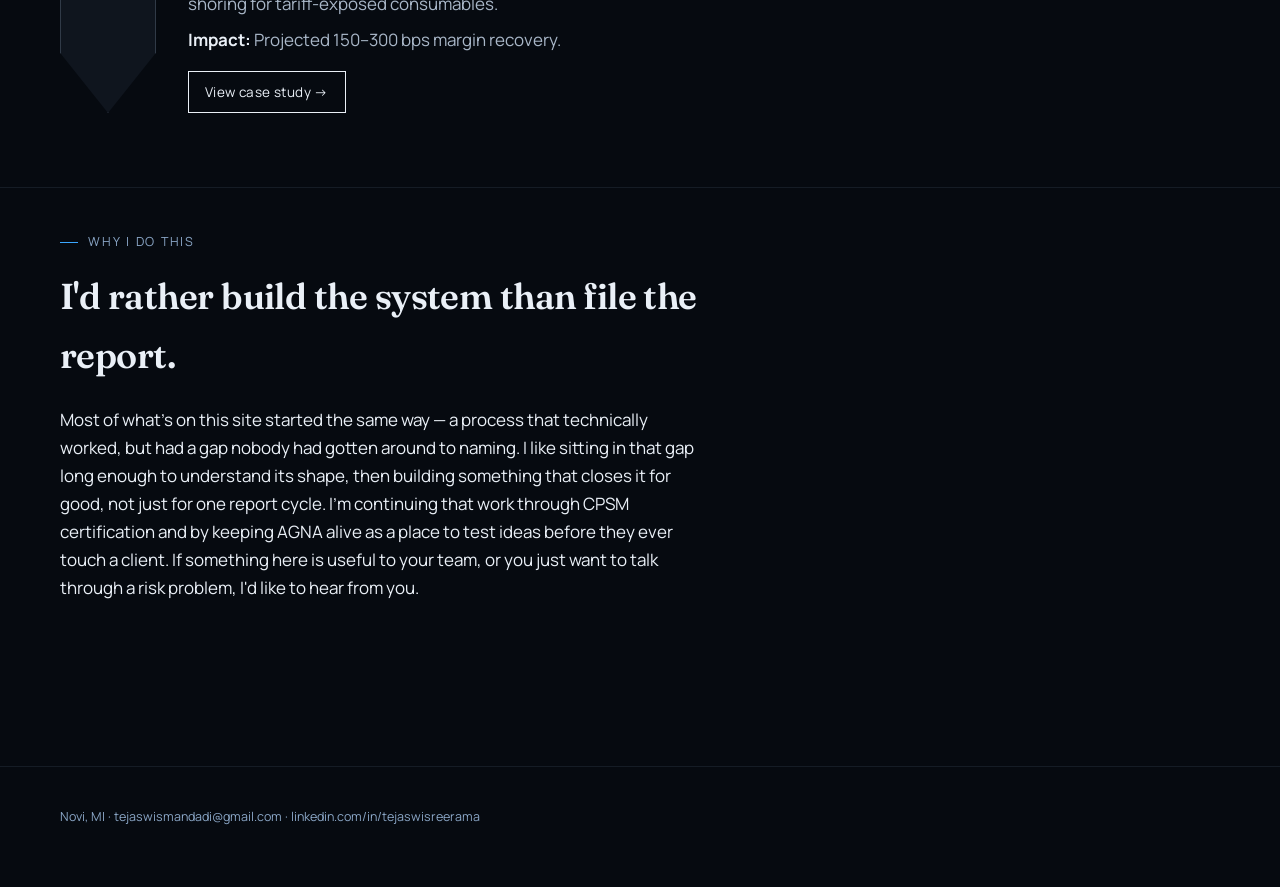
==== commit 60e8390c: "Add files via upload" ====
--- a/index.html
+++ b/index.html
@@ -33,8 +33,8 @@
           <div class="hero-role">Supply Chain &amp; Engineering Professional</div>
         </div>
       </div>
-      <h1>I look for the risk<br>your dashboard <span class="accent">isn't</span> showing you.</h1>
-      <p class="hero-sub">I spent 12+ years as an automotive engineer before I went back for a Master's in Supply Chain Management at Michigan Ross. What pulled me in wasn't risk management as a checklist — it was the moment I noticed that the frameworks everyone trusted had structural blind spots nobody had named yet. A single private supplier quietly feeding four "independent" tier-one relationships. A scorecard that can only see what it's told to look for. I like finding that kind of thing before it becomes a headline, and building the tool that makes it visible to everyone else too. That's the thread running through everything on this site: a framework a client's leadership adopted, a compliance tool that cut manual effort by 80%, an independent platform I built to test my own ideas against a fictional company, and a global case competition win. I care about the engineering underneath the spreadsheet — this is where I've been putting that.</p>
+      <h1>Why do some companies recover from disruption in days<br>&mdash; and others take <span class="accent">years</span>?</h1>
+      <p class="hero-sub">That question has shaped my career. I started as a mechanical design engineer in the automotive industry, and over a decade of developing products and working with suppliers, I noticed the biggest delays were rarely technical &mdash; they were supplier failures, capacity shortages, and risks nobody had flagged early enough. That noticing became a Master's in Supply Chain Management at Michigan Ross, and everything on this site since.</p>
       <div class="hero-cta">
         <a href="nexteer.html" class="btn primary">See my work →</a>
         <a href="https://linkedin.com/in/tejaswisreerama" class="btn">Connect on LinkedIn</a>
@@ -52,6 +52,52 @@
 <section class="block">
   <div class="wrap">
     <div class="section-head">
+      <div class="eyebrow">My Story</div>
+      <h2>What if we could see the risk before it becomes a crisis?</h2>
+    </div>
+    <div class="story-text">
+      <p>Again and again, on the engineering side, I watched talented teams work tirelessly to solve problems after they'd already happened &mdash; a supplier gone quiet, a capacity shortage nobody saw coming, a financial wobble that only showed up once it was already a delivery problem. I started asking a different question: what if we could identify these risks before they became crises?</p>
+      <p>Since finishing my Master's, I've focused on studying how organizations identify, assess, prioritize, and respond to supply chain risk &mdash; through consulting work on supplier risk assessment and resilience frameworks, and through building practical methodologies that organizations can actually adapt, not just admire in a slide deck.</p>
+      <p>My approach combines three perspectives, and most of what I build tries to hold all three at once.</p>
+    </div>
+    <div class="lens-grid">
+      <div class="lens-cell">
+        <h4>Engineering</h4>
+        <p>Understanding how products are actually designed and manufactured &mdash; and where that creates hidden dependency.</p>
+      </div>
+      <div class="lens-cell">
+        <h4>Supply Chain</h4>
+        <p>Understanding how suppliers, logistics, inventory, and operations interact under normal and disrupted conditions.</p>
+      </div>
+      <div class="lens-cell">
+        <h4>Risk &amp; Resilience</h4>
+        <p>Understanding how disruptions propagate through complex global networks, and how organizations prepare for them.</p>
+      </div>
+    </div>
+    <div class="story-text">
+      <p>I believe risk management shouldn't be a collection of spreadsheets, dashboards, and alerts. It should give leaders clear, actionable insight that lets them decide before a disruption ever touches customers, operations, or the P&amp;L. That belief is what got me building frameworks and digital tools in the first place, and it's the thread through everything here: not a portfolio of projects, but a working knowledge base built from research, real case studies, consulting work, and continuous learning. Resilience isn't built when disruption hits &mdash; it's built in the decisions made every day before it arrives.</p>
+    </div>
+  </div>
+</section>
+
+<section class="block tight">
+  <div class="wrap">
+    <div class="mv-grid">
+      <div class="mv-cell">
+        <div class="eyebrow">My Mission</div>
+        <p>To help organizations anticipate disruptions, strengthen resilience, and make confident supply chain decisions through practical frameworks, data-driven insights, and technology.</p>
+      </div>
+      <div class="mv-cell">
+        <div class="eyebrow">My Vision</div>
+        <p>To build one of the world's most trusted platforms for supply chain risk and resilience &mdash; helping organizations of every size turn uncertainty into strategic advantage.</p>
+      </div>
+    </div>
+  </div>
+</section>
+
+<section class="block">
+  <div class="wrap">
+    <div class="section-head">
       <div class="eyebrow">What I Bring</div>
       <h2>Six things I'm actually good at.</h2>
     </div>
@@ -94,50 +140,58 @@
   <div class="wrap">
     <div class="section-head">
       <div class="eyebrow">My Work</div>
-      <h2>Four projects. Here's how each one went.</h2>
-    </div>
-    <div class="work-list">
-
-      <div class="work-row">
-        <span class="work-num">01</span>
-        <div class="work-body">
+      <h2>Key Projects &amp; Impact Summary</h2>
+    </div>
+    <div class="proj-list">
+
+      <div class="proj-row">
+        <div class="proj-chevron"><span>01</span></div>
+        <div class="proj-body">
           <span class="tag">Client Engagement &middot; 2026</span>
           <h3>Nexteer Automotive</h3>
-          <p>A five-source risk dashboard was flagging 100+ suppliers red with no way to prioritize &mdash; and missing the private suppliers driving the worst disruptions. I designed the REI framework that fixed both: P1/P2/P3 tiering, TTR/TTS methodology, and the diamond node concept, presented to Nexteer leadership as a decision-support layer.</p>
-          <div class="stats"><span>REI &middot; TTR/TTS</span><span>P1/P2/P3</span><span>Diamond problem</span></div>
+          <p><strong>Objective:</strong> Design a supplier risk framework to replace an undifferentiated, 100+ flag dashboard with prioritized, actionable risk tiers.</p>
+          <p><strong>Key Achievement:</strong> Built P1/P2/P3 tiering and TTR/TTS methodology; framework presented to and adopted by Nexteer leadership as a decision-support layer.</p>
+          <p><strong>Technical Focus:</strong> Diamond node concept, 24-hour escalation protocol, Power BI dashboard with Everstream integration.</p>
+          <p><strong>Impact:</strong> Turned 100+ undifferentiated red flags into a ranked, actionable prioritization system.</p>
           <a href="nexteer.html" class="btn small">View case study →</a>
         </div>
       </div>
 
-      <div class="work-row">
-        <span class="work-num">02</span>
-        <div class="work-body">
+      <div class="proj-row">
+        <div class="proj-chevron"><span>02</span></div>
+        <div class="proj-body">
           <span class="tag">Client Engagement &middot; 2025</span>
           <h3>Kearney &mdash; CBAM Compliance</h3>
-          <p>An undocumented carbon border compliance process across 800+ suppliers in 7 countries, with no validation and errors caught only after EU submission. I designed a 3-checkpoint validation approach and built the CN-code mapping tool that made the whole process auditable, cutting manual reporting effort by roughly 80%.</p>
-          <div class="stats"><span>800+ suppliers</span><span>7 countries</span><span>~80% effort cut</span></div>
+          <p><strong>Objective:</strong> Build a validation framework for an undocumented carbon border compliance process across 800+ suppliers in 7 countries.</p>
+          <p><strong>Key Achievement:</strong> Reduced manual compliance reporting effort by roughly 80%.</p>
+          <p><strong>Technical Focus:</strong> 3-checkpoint validation approach, CN-code mapping and weight-discrepancy tool, Power BI dashboard.</p>
+          <p><strong>Impact:</strong> Made carbon border compliance auditable and repeatable instead of reactive.</p>
           <a href="kearney.html" class="btn small">View case study →</a>
         </div>
       </div>
 
-      <div class="work-row">
-        <span class="work-num">03</span>
-        <div class="work-body">
+      <div class="proj-row">
+        <div class="proj-chevron"><span>03</span></div>
+        <div class="proj-body">
           <span class="tag">Independent Platform &middot; 2025&ndash;2026</span>
           <h3>AGNA</h3>
-          <p>The methodology behind every case study here, built into a live, interactive risk platform of my own &mdash; 11 steps, 17 risk types, and the diamond node detection logic itself, tested against a fictional OEM so the ideas had to hold up on their own, not just inside one client engagement.</p>
-          <div class="stats"><span>11-step method</span><span>Live platform</span><span>6 chapters</span></div>
+          <p><strong>Objective:</strong> Build an independent, live risk platform to test and formalize the frameworks used across client engagements.</p>
+          <p><strong>Key Achievement:</strong> Designed an 11-step methodology covering 17 risk types and the diamond node detection logic, tested against a fictional OEM case study.</p>
+          <p><strong>Technical Focus:</strong> TTR/TTS scoring, regulatory trigger propagation engine, resilience score decay modeling.</p>
+          <p><strong>Impact:</strong> A working proof point for supply chain risk tooling, independent of any single client engagement.</p>
           <a href="agna.html" class="btn small">View case study →</a>
         </div>
       </div>
 
-      <div class="work-row">
-        <span class="work-num">04</span>
-        <div class="work-body">
+      <div class="proj-row">
+        <div class="proj-chevron"><span>04</span></div>
+        <div class="proj-body">
           <span class="tag">Global Competition &middot; 2026</span>
           <h3>ISM Global Case Competition</h3>
-          <p>A $16.4B healthcare network in profitability freefall, with a supply base that hadn't been segmented by risk at all. I led the sourcing and tariff strategy workstream &mdash; dual-sourcing for life-critical items, near-shoring for tariff-exposed consumables &mdash; on the team that won 1st place globally.</p>
-          <div class="stats"><span>1st Place, Global</span><span>Tier A/B sourcing</span><span>150&ndash;300 bps</span></div>
+          <p><strong>Objective:</strong> Lead sourcing and tariff strategy for a $16.4B healthcare network in profitability freefall.</p>
+          <p><strong>Key Achievement:</strong> 1st place globally, ISM World 2026.</p>
+          <p><strong>Technical Focus:</strong> Tier A/B sourcing segmentation, dual-sourcing for life-critical items, near-shoring for tariff-exposed consumables.</p>
+          <p><strong>Impact:</strong> Projected 150&ndash;300 bps margin recovery.</p>
           <a href="ism-competition.html" class="btn small">View case study →</a>
         </div>
       </div>
--- a/styles.css
+++ b/styles.css
@@ -3,7 +3,7 @@
    Signature: the convergence node (diamond problem) motif
    ============================================================ */
 
-@import url('https://fonts.googleapis.com/css2?family=Manrope:wght@400;500;600;700;800&display=swap');
+@import url('https://fonts.googleapis.com/css2?family=Manrope:wght@400;500;600;700;800&family=Fraunces:opsz,wght@9..144,500;9..144,600;9..144,700&display=swap');
 
 :root {
   --ink: #EAF0F7;
@@ -22,7 +22,7 @@
   --panel-bg: #05070B;
   --panel-text: #ECF2F8;
 
-  --display: 'Manrope', sans-serif;
+  --display: 'Fraunces', serif;
   --body: 'Manrope', sans-serif;
   --mono: 'Manrope', sans-serif;
 
@@ -71,9 +71,10 @@
 
 h1, h2, h3, h4 {
   font-family: var(--display);
+  font-weight: 600;
   color: var(--ink);
   margin: 0;
-  letter-spacing: -0.01em;
+  letter-spacing: -0.015em;
 }
 
 .eyebrow {
@@ -236,7 +237,7 @@
   margin: 18px 0 22px;
 }
 
-.hero h1 .accent { color: var(--signal); }
+.hero h1 .accent { color: var(--signal); font-style: italic; }
 
 .hero-identity {
   display: flex;
@@ -246,9 +247,9 @@
 }
 
 .hero-photo {
-  width: 64px;
-  height: 64px;
-  border-radius: 50%;
+  width: 84px;
+  height: 84px;
+  border-radius: 10px;
   object-fit: cover;
   border: 2px solid var(--signal);
   flex-shrink: 0;
@@ -324,6 +325,41 @@
 .section-head { max-width: 640px; margin-bottom: 44px; }
 .section-head h2 { font-size: var(--fs-h2); margin-top: 14px; }
 
+/* ---------- My Story ---------- */
+
+.story-text { max-width: 760px; margin-bottom: 34px; }
+.story-text p { font-size: var(--fs-body); color: var(--ink-soft); line-height: 1.7; margin: 0 0 20px; }
+.story-text p:last-child { margin-bottom: 0; }
+
+.lens-grid {
+  display: grid;
+  grid-template-columns: repeat(3, 1fr);
+  gap: 1px;
+  background: var(--line-strong);
+  border: 1px solid var(--line-strong);
+  margin-bottom: 34px;
+}
+@media (max-width: 760px) { .lens-grid { grid-template-columns: 1fr; } }
+
+.lens-cell { background: var(--paper-raised); padding: 26px 24px; }
+.lens-cell h4 { font-size: var(--fs-h4); margin-bottom: 10px; color: var(--signal); }
+.lens-cell p { font-size: var(--fs-small); color: var(--ink-soft); line-height: 1.55; margin: 0; }
+
+/* ---------- Mission / Vision ---------- */
+
+.mv-grid {
+  display: grid;
+  grid-template-columns: 1fr 1fr;
+  gap: 1px;
+  background: var(--line-strong);
+  border: 1px solid var(--line-strong);
+}
+@media (max-width: 700px) { .mv-grid { grid-template-columns: 1fr; } }
+
+.mv-cell { background: var(--paper-raised); padding: 32px 30px; }
+.mv-cell .eyebrow { margin-bottom: 12px; }
+.mv-cell p { font-family: var(--display); font-weight: 500; font-size: 21px; line-height: 1.45; color: var(--ink); margin: 0; }
+
 /* ---------- Capabilities grid ---------- */
 
 .cap-grid {
@@ -348,54 +384,52 @@
 .cap-cell h4 { font-size: var(--fs-h4); margin: 0 0 8px; }
 .cap-cell p { font-size: var(--fs-small); color: var(--ink-soft); line-height: 1.55; margin: 0; }
 
-/* ---------- Work list (narrative, full-width rows) ---------- */
-
-.work-list { display: flex; flex-direction: column; }
-
-.work-row {
-  display: grid;
-  grid-template-columns: 110px 1fr;
+/* ---------- Key Projects & Impact Summary (chevron list) ---------- */
+
+.proj-list { display: flex; flex-direction: column; gap: 40px; }
+
+.proj-row {
+  display: grid;
+  grid-template-columns: 96px 1fr;
   gap: 32px;
-  padding: 44px 0;
-  border-top: 1px solid var(--line-strong);
-}
-.work-row:last-child { border-bottom: 1px solid var(--line-strong); }
-
+}
 @media (max-width: 680px) {
-  .work-row { grid-template-columns: 1fr; gap: 12px; }
-}
-
-.work-num {
-  font-family: var(--mono);
-  font-size: 44px;
-  font-weight: 700;
+  .proj-row { grid-template-columns: 1fr; gap: 14px; }
+}
+
+.proj-chevron {
+  background: var(--paper-raised);
+  border: 1px solid var(--line-strong);
+  clip-path: polygon(0 0, 100% 0, 100% 82%, 50% 100%, 0 82%);
+  display: flex;
+  align-items: flex-start;
+  justify-content: center;
+  padding-top: 22px;
+  min-height: 130px;
+}
+.proj-chevron span {
+  font-family: var(--display);
+  font-weight: 600;
+  font-size: 30px;
   color: var(--signal);
-  opacity: 0.35;
-  line-height: 1;
-}
-
-.work-body .tag {
+}
+
+.proj-body { padding-top: 4px; }
+
+.proj-body .tag {
   display: block;
   font-family: var(--mono);
   font-size: var(--fs-label);
   letter-spacing: 0.06em;
   color: var(--steel-soft);
   text-transform: uppercase;
-  margin-bottom: 10px;
-}
-
-.work-body h3 { font-size: var(--fs-h3); margin: 0 0 12px; }
-.work-body p { font-size: var(--fs-body); color: var(--ink-soft); line-height: 1.6; max-width: 68ch; margin: 0 0 16px; }
-
-.work-body .stats {
-  display: flex;
-  gap: 18px;
-  flex-wrap: wrap;
-  font-family: var(--mono);
-  font-size: var(--fs-small);
-  color: var(--steel-soft);
-  margin-bottom: 18px;
-}
+  margin-bottom: 8px;
+}
+
+.proj-body h3 { font-size: var(--fs-h3); margin: 0 0 14px; }
+.proj-body p { font-size: var(--fs-body); color: var(--ink-soft); line-height: 1.6; max-width: 72ch; margin: 0 0 8px; }
+.proj-body p strong { color: var(--ink); font-weight: 700; }
+.proj-body p:last-of-type { margin-bottom: 18px; }
 
 .btn.small {
   display: inline-block;
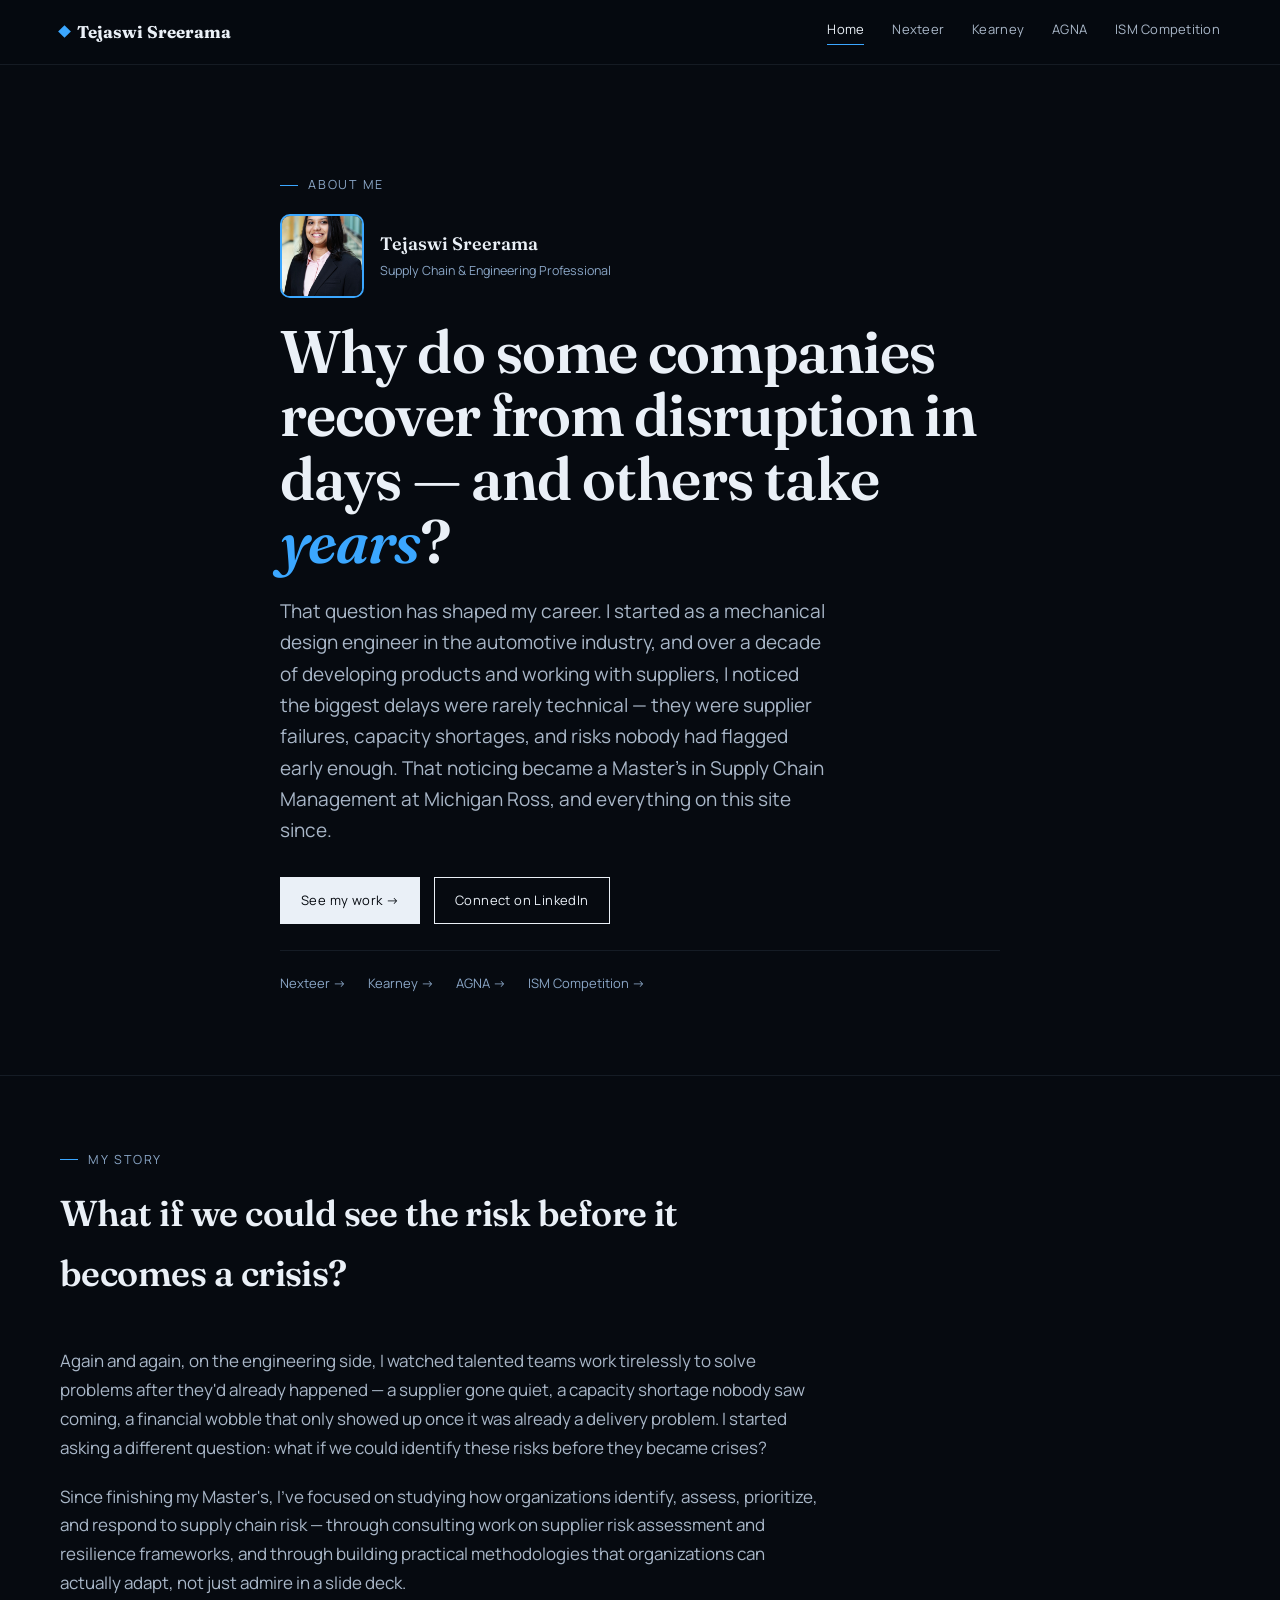
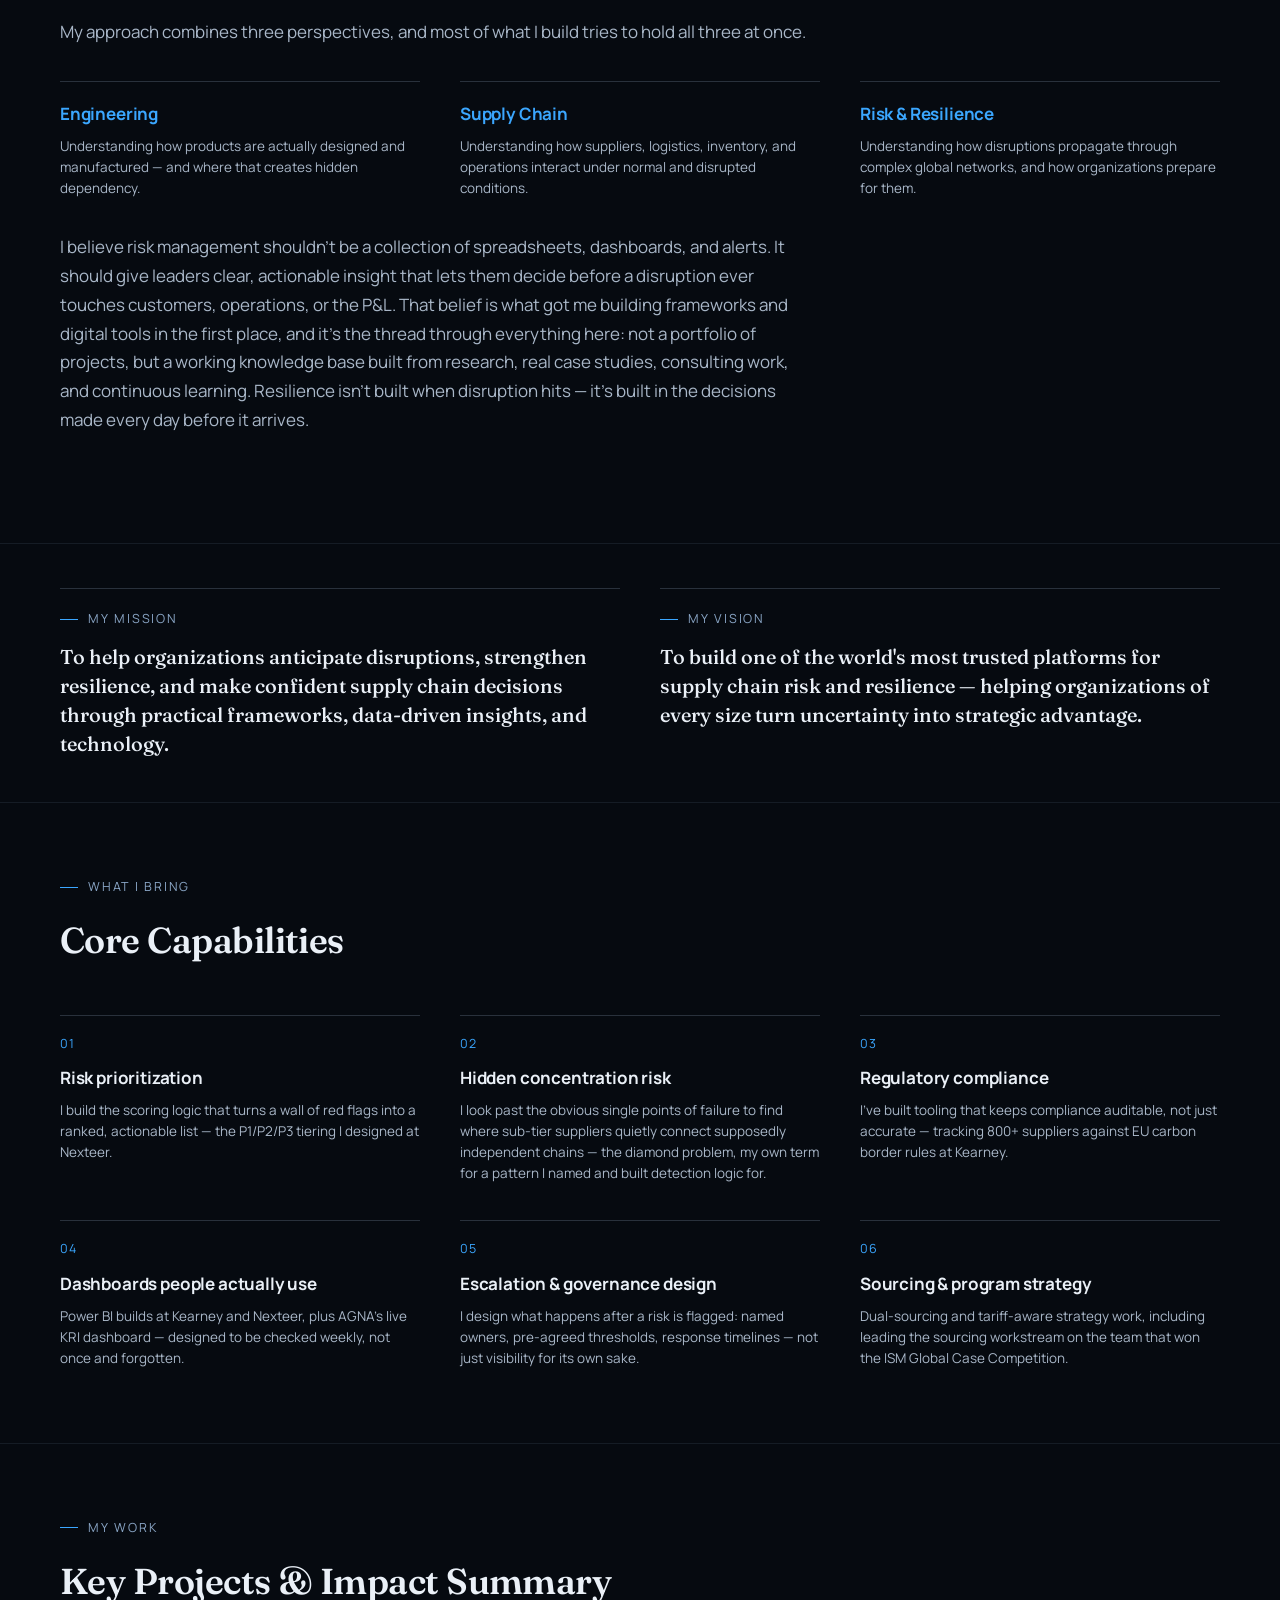
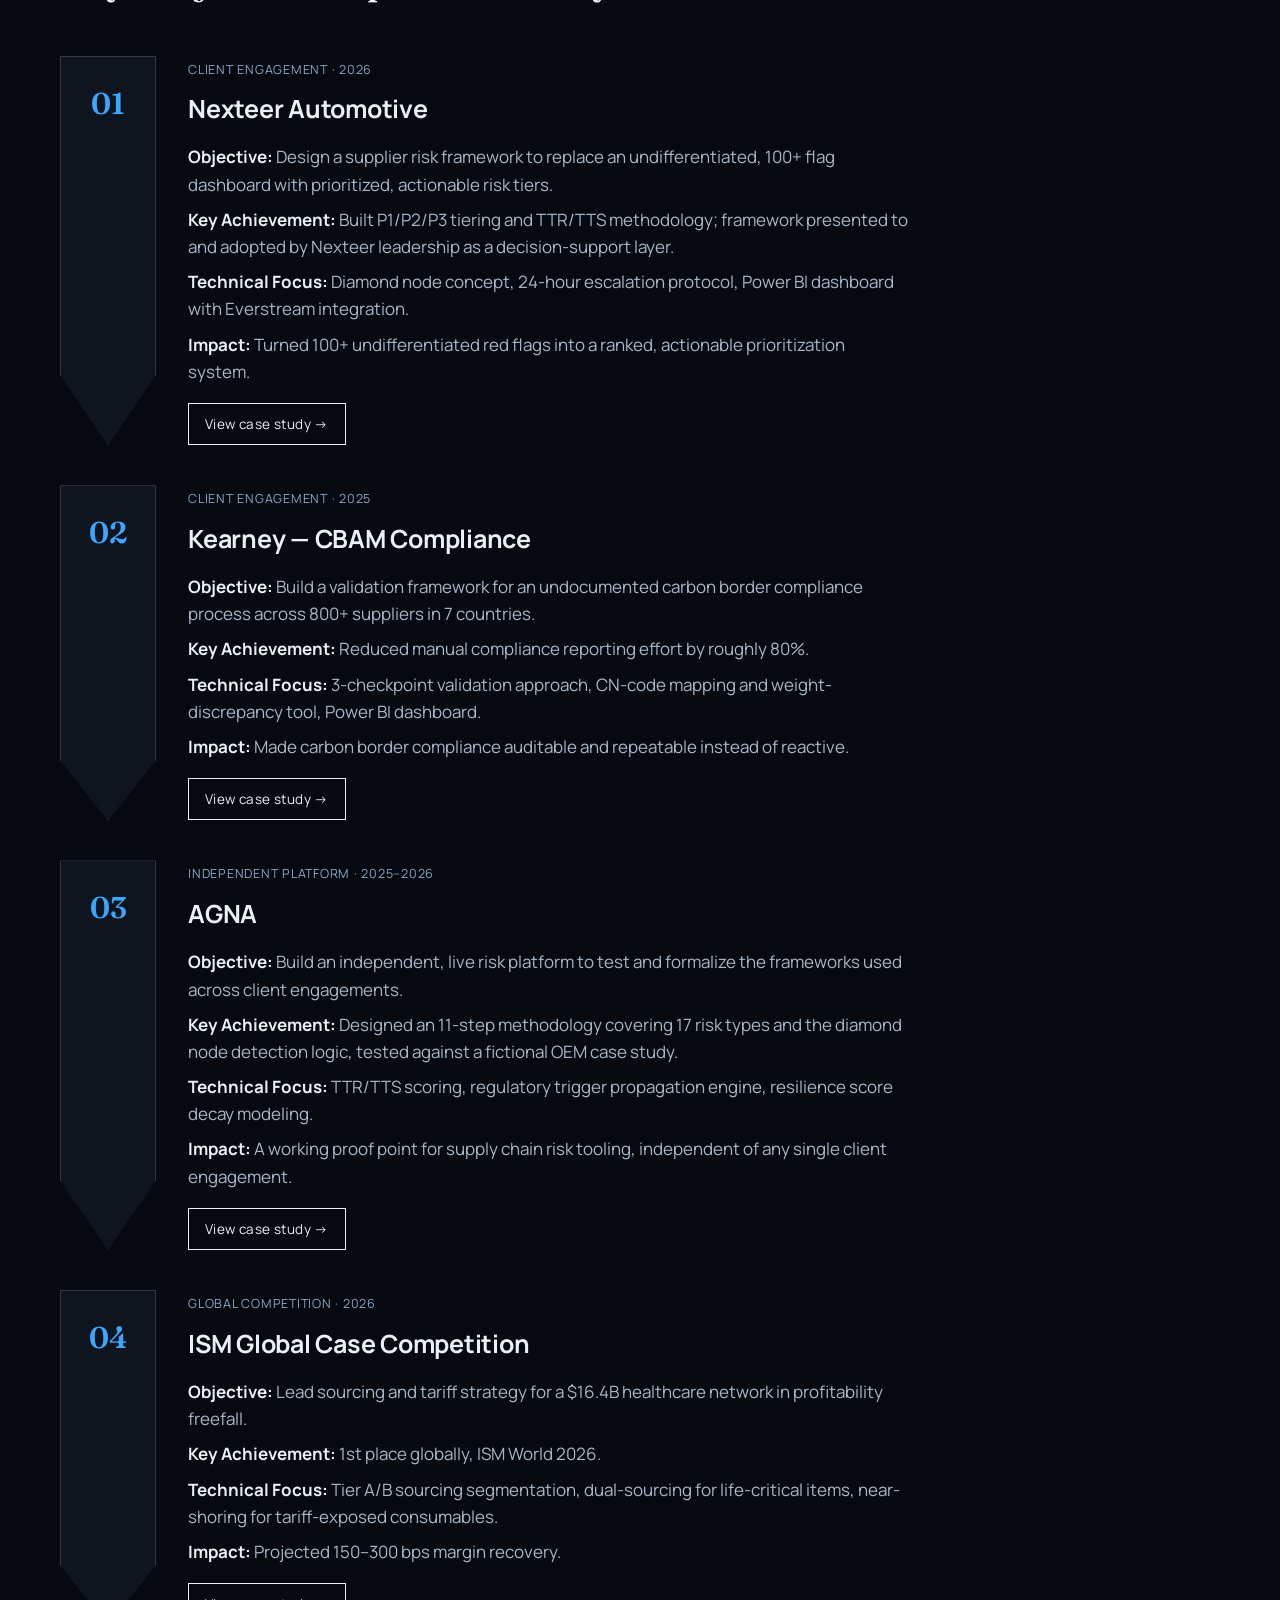
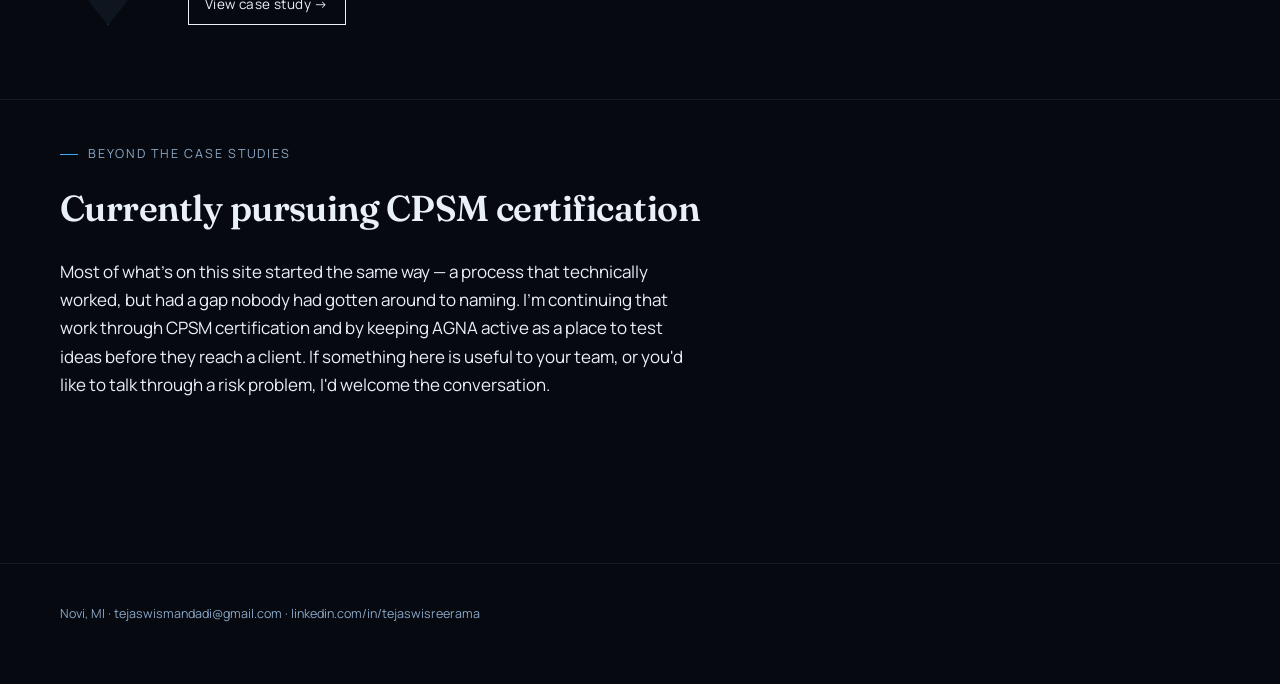
==== commit 34e57442: "Add files via upload" ====
--- a/index.html
+++ b/index.html
@@ -33,7 +33,7 @@
           <div class="hero-role">Supply Chain &amp; Engineering Professional</div>
         </div>
       </div>
-      <h1>Why do some companies recover from disruption in days<br>&mdash; and others take <span class="accent">years</span>?</h1>
+      <h1>Why do some companies recover from disruption in days &mdash; and others take <span class="accent">years</span>?</h1>
       <p class="hero-sub">That question has shaped my career. I started as a mechanical design engineer in the automotive industry, and over a decade of developing products and working with suppliers, I noticed the biggest delays were rarely technical &mdash; they were supplier failures, capacity shortages, and risks nobody had flagged early enough. That noticing became a Master's in Supply Chain Management at Michigan Ross, and everything on this site since.</p>
       <div class="hero-cta">
         <a href="nexteer.html" class="btn primary">See my work →</a>
@@ -99,7 +99,7 @@
   <div class="wrap">
     <div class="section-head">
       <div class="eyebrow">What I Bring</div>
-      <h2>Six things I'm actually good at.</h2>
+      <h2>Core Capabilities</h2>
     </div>
     <div class="cap-grid">
       <div class="cap-cell">
@@ -203,10 +203,10 @@
 <section class="block tight">
   <div class="wrap">
     <div class="section-head" style="margin-bottom: 20px;">
-      <div class="eyebrow">Why I Do This</div>
-      <h2>I'd rather build the system than file the report.</h2>
-    </div>
-    <p style="max-width: 640px;">Most of what's on this site started the same way &mdash; a process that technically worked, but had a gap nobody had gotten around to naming. I like sitting in that gap long enough to understand its shape, then building something that closes it for good, not just for one report cycle. I'm continuing that work through CPSM certification and by keeping AGNA alive as a place to test ideas before they ever touch a client. If something here is useful to your team, or you just want to talk through a risk problem, I'd like to hear from you.</p>
+      <div class="eyebrow">Beyond the Case Studies</div>
+      <h2>Currently pursuing CPSM certification</h2>
+    </div>
+    <p style="max-width: 640px;">Most of what's on this site started the same way &mdash; a process that technically worked, but had a gap nobody had gotten around to naming. I'm continuing that work through CPSM certification and by keeping AGNA active as a place to test ideas before they reach a client. If something here is useful to your team, or you'd like to talk through a risk problem, I'd welcome the conversation.</p>
   </div>
 </section>
 
--- a/styles.css
+++ b/styles.css
@@ -69,12 +69,20 @@
 
 /* ---------- Type ---------- */
 
-h1, h2, h3, h4 {
+h1, h2 {
   font-family: var(--display);
   font-weight: 600;
   color: var(--ink);
   margin: 0;
   letter-spacing: -0.015em;
+}
+
+h3, h4 {
+  font-family: var(--body);
+  font-weight: 700;
+  color: var(--ink);
+  margin: 0;
+  letter-spacing: -0.01em;
 }
 
 .eyebrow {
@@ -334,31 +342,25 @@
 .lens-grid {
   display: grid;
   grid-template-columns: repeat(3, 1fr);
-  gap: 1px;
-  background: var(--line-strong);
-  border: 1px solid var(--line-strong);
+  gap: 36px 40px;
   margin-bottom: 34px;
 }
 @media (max-width: 760px) { .lens-grid { grid-template-columns: 1fr; } }
 
-.lens-cell { background: var(--paper-raised); padding: 26px 24px; }
-.lens-cell h4 { font-size: var(--fs-h4); margin-bottom: 10px; color: var(--signal); }
+.lens-cell { border-top: 1px solid var(--line-strong); padding-top: 18px; }
+.lens-cell h4 { font-size: var(--fs-h4); margin-bottom: 8px; color: var(--signal); }
 .lens-cell p { font-size: var(--fs-small); color: var(--ink-soft); line-height: 1.55; margin: 0; }
 
-/* ---------- Mission / Vision ---------- */
-
 .mv-grid {
   display: grid;
   grid-template-columns: 1fr 1fr;
-  gap: 1px;
-  background: var(--line-strong);
-  border: 1px solid var(--line-strong);
+  gap: 40px;
 }
 @media (max-width: 700px) { .mv-grid { grid-template-columns: 1fr; } }
 
-.mv-cell { background: var(--paper-raised); padding: 32px 30px; }
+.mv-cell { border-top: 1px solid var(--line-strong); padding-top: 20px; }
 .mv-cell .eyebrow { margin-bottom: 12px; }
-.mv-cell p { font-family: var(--display); font-weight: 500; font-size: 21px; line-height: 1.45; color: var(--ink); margin: 0; }
+.mv-cell p { font-family: var(--display); font-weight: 500; font-size: 20px; line-height: 1.45; color: var(--ink); margin: 0; }
 
 /* ---------- Capabilities grid ---------- */
 
@@ -562,7 +564,6 @@
 }
 
 .phase-cell h4 {
-  font-family: var(--display);
   font-size: 17px;
   margin: 0;
 }
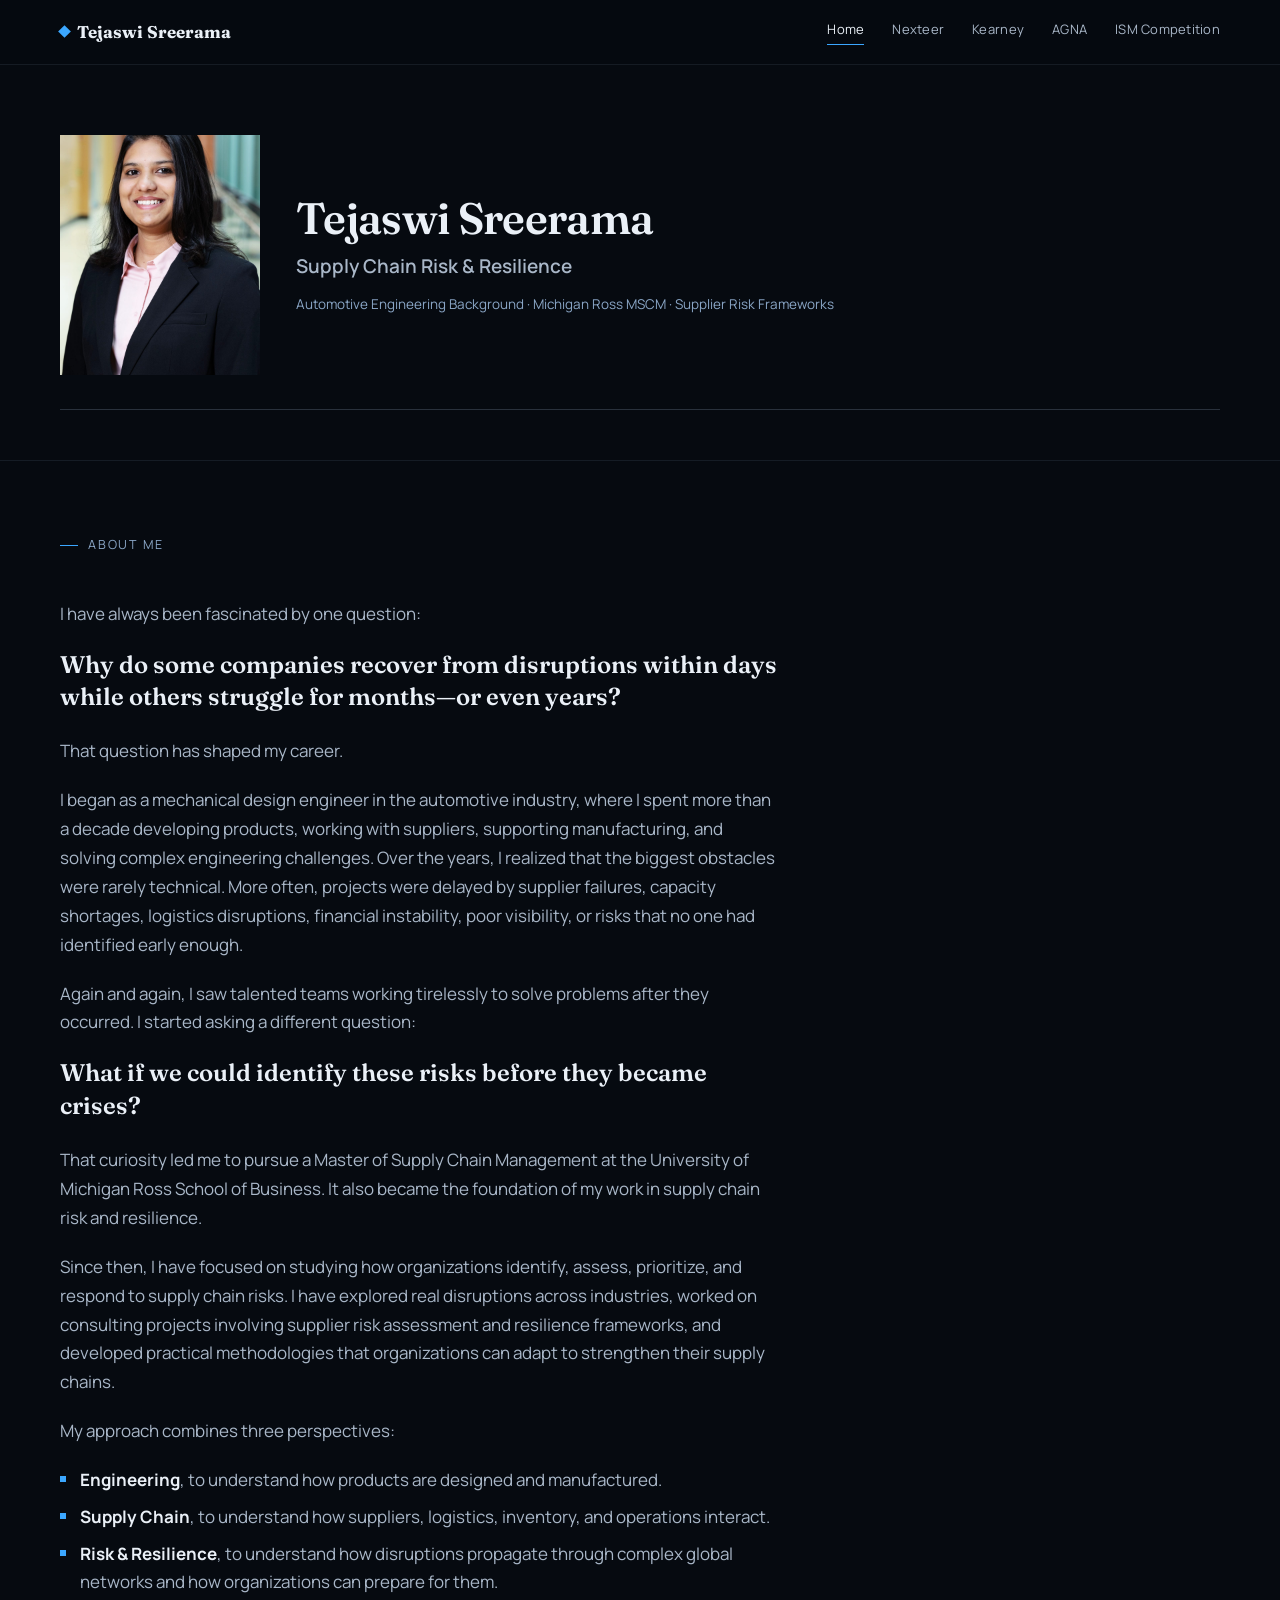
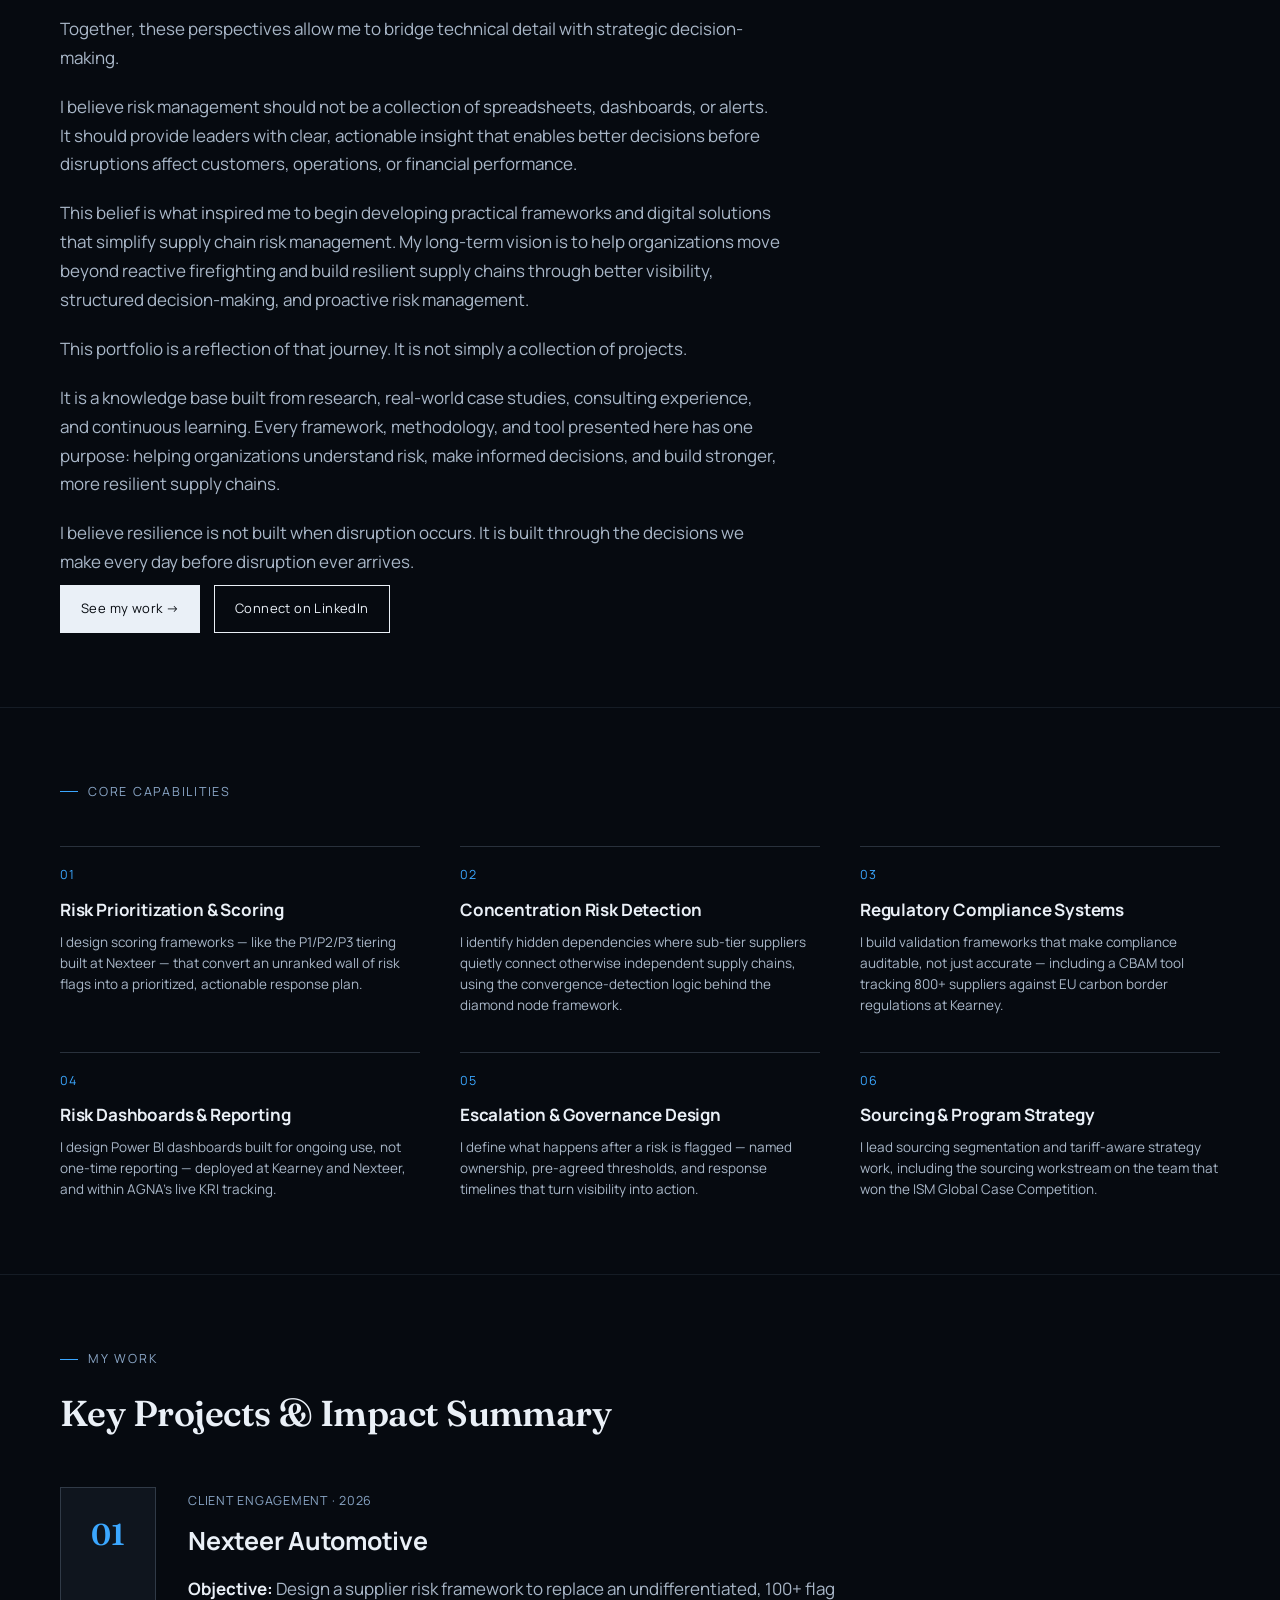
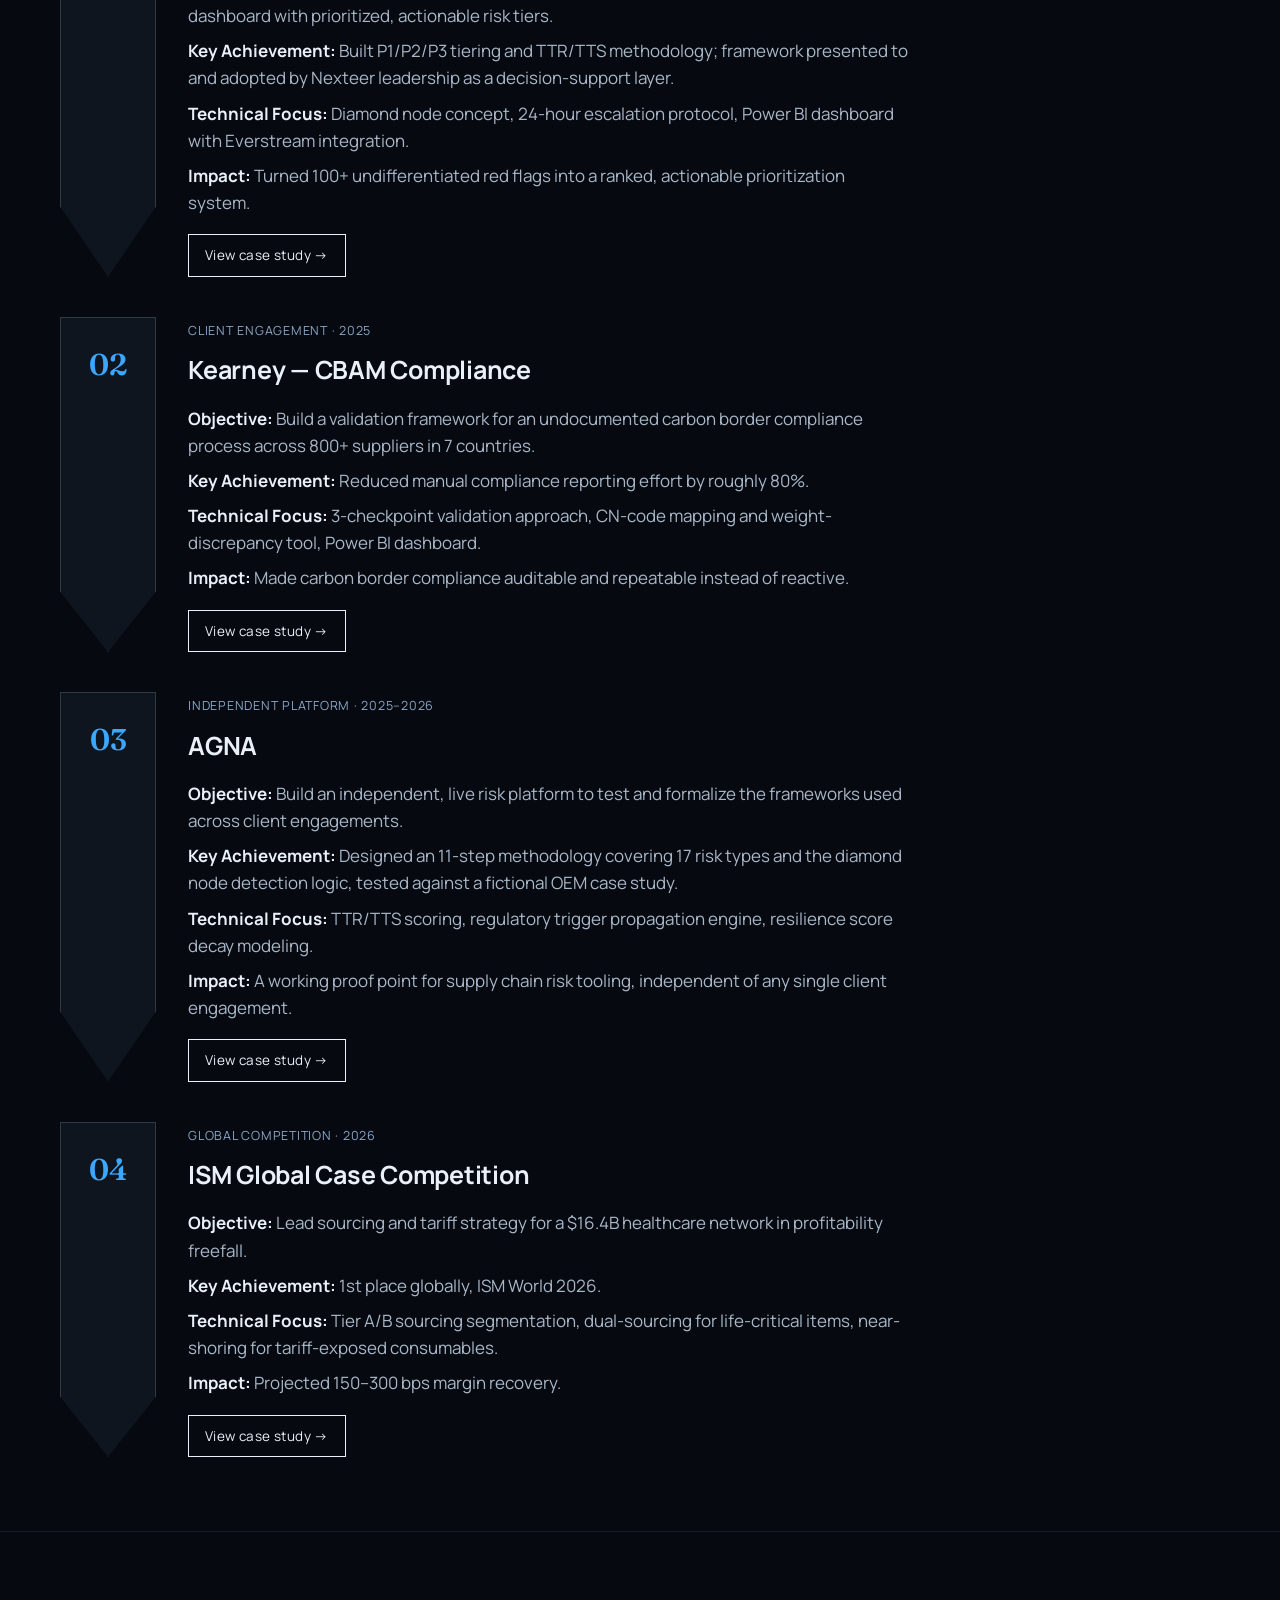
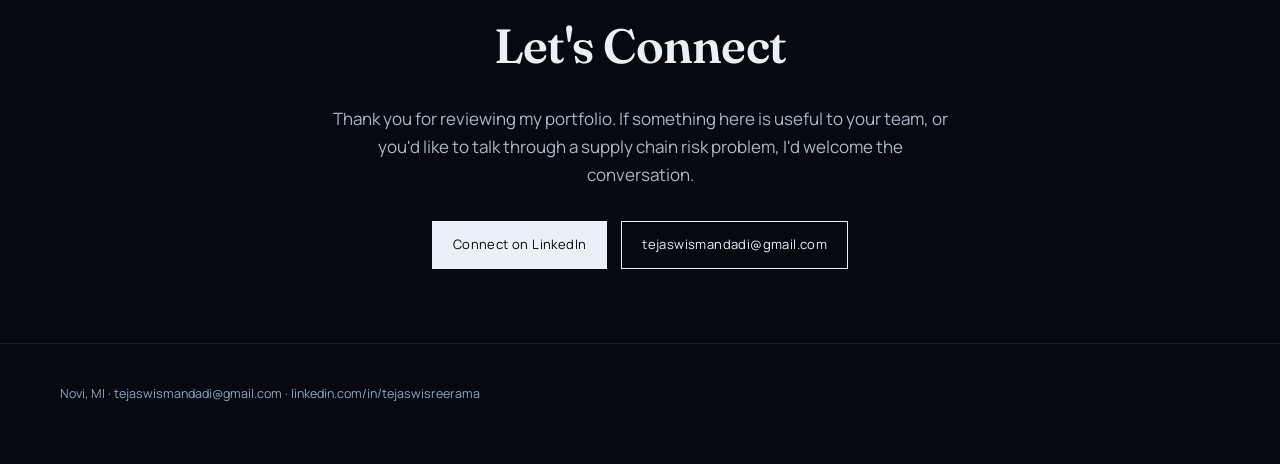
==== commit 682caccf: "Add files via upload" ====
--- a/index.html
+++ b/index.html
@@ -23,74 +23,49 @@
 </nav>
 
 <header class="hero">
-  <div class="wrap hero-grid">
-    <div>
-      <div class="eyebrow">About Me</div>
-      <div class="hero-identity">
-        <img src="[data-uri]" alt="Tejaswi Sreerama" class="hero-photo">
-        <div>
-          <div class="hero-name">Tejaswi Sreerama</div>
-          <div class="hero-role">Supply Chain &amp; Engineering Professional</div>
-        </div>
-      </div>
-      <h1>Why do some companies recover from disruption in days &mdash; and others take <span class="accent">years</span>?</h1>
-      <p class="hero-sub">That question has shaped my career. I started as a mechanical design engineer in the automotive industry, and over a decade of developing products and working with suppliers, I noticed the biggest delays were rarely technical &mdash; they were supplier failures, capacity shortages, and risks nobody had flagged early enough. That noticing became a Master's in Supply Chain Management at Michigan Ross, and everything on this site since.</p>
-      <div class="hero-cta">
-        <a href="nexteer.html" class="btn primary">See my work →</a>
-        <a href="https://linkedin.com/in/tejaswisreerama" class="btn">Connect on LinkedIn</a>
-      </div>
-      <div class="hero-quicklinks">
-        <a href="nexteer.html">Nexteer →</a>
-        <a href="kearney.html">Kearney →</a>
-        <a href="agna.html">AGNA →</a>
-        <a href="ism-competition.html">ISM Competition →</a>
+  <div class="wrap">
+    <div class="id-block">
+      <img class="id-photo" src="[data-uri]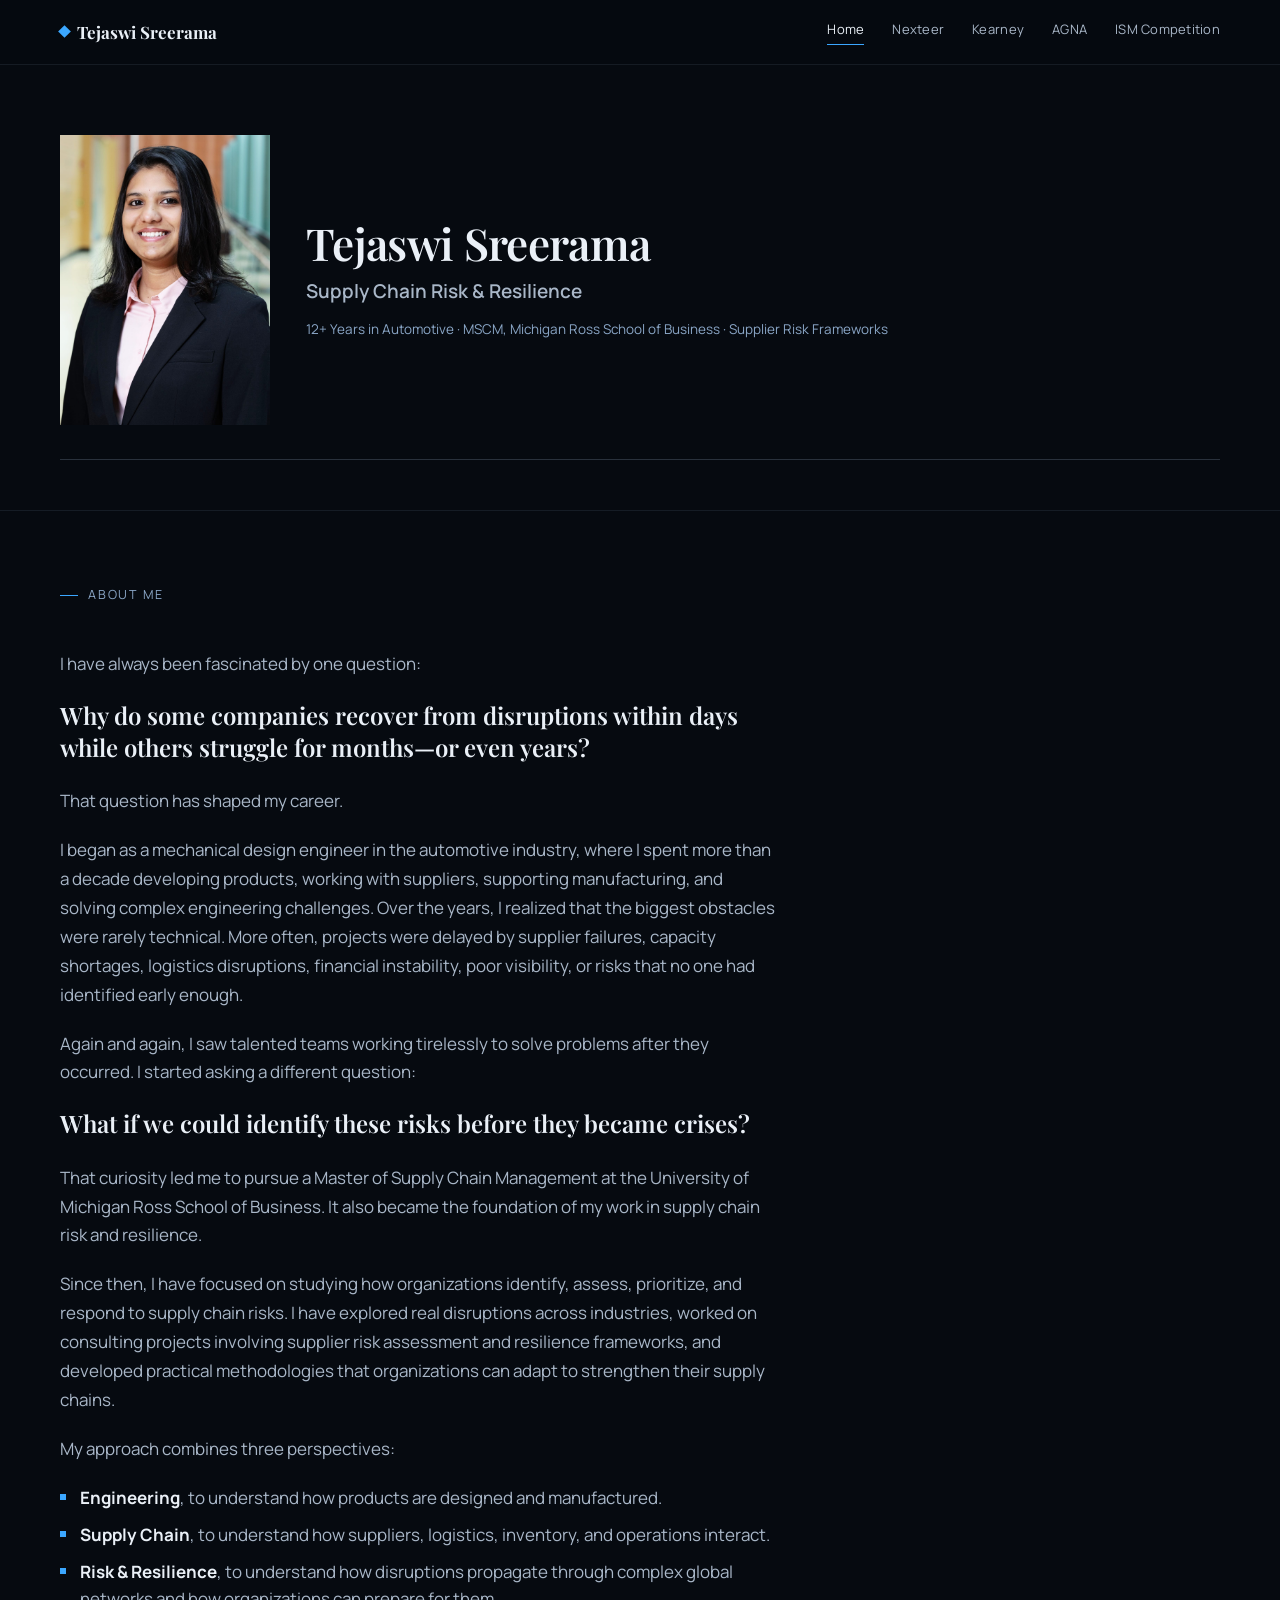
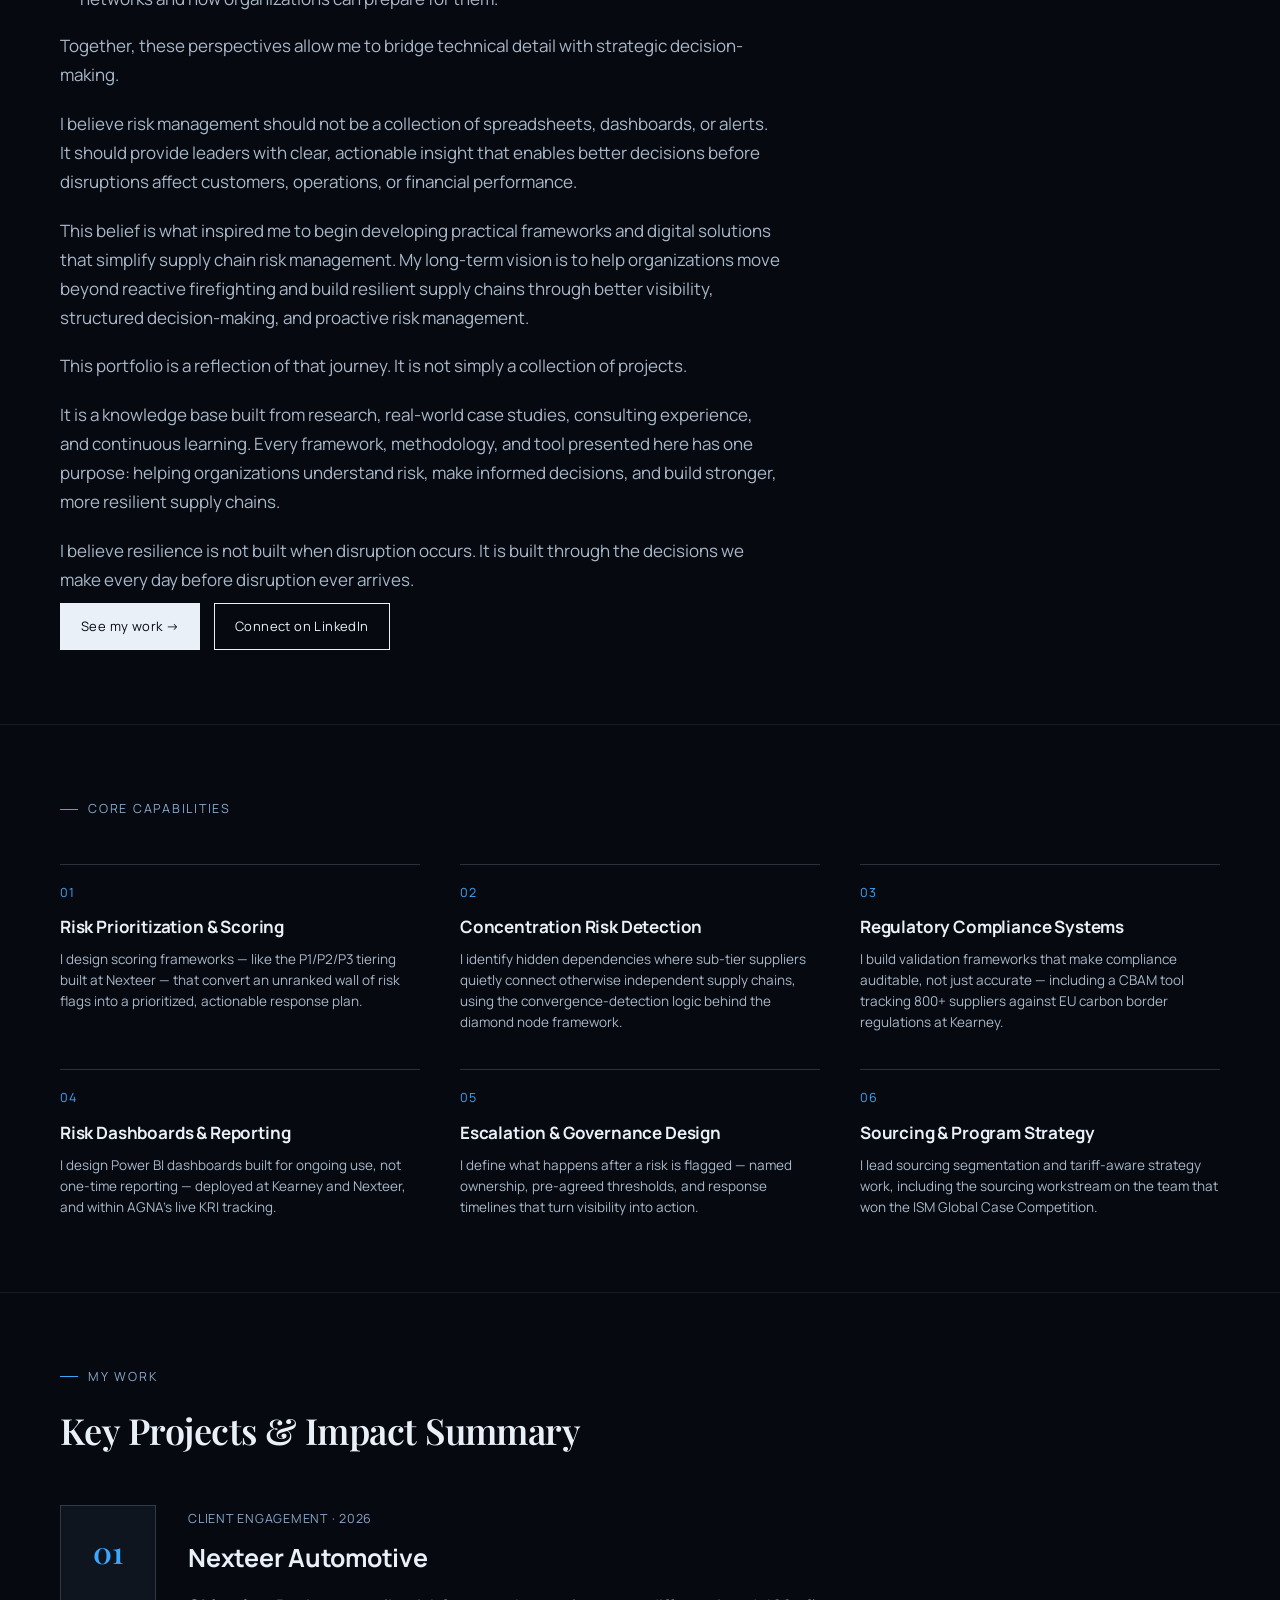
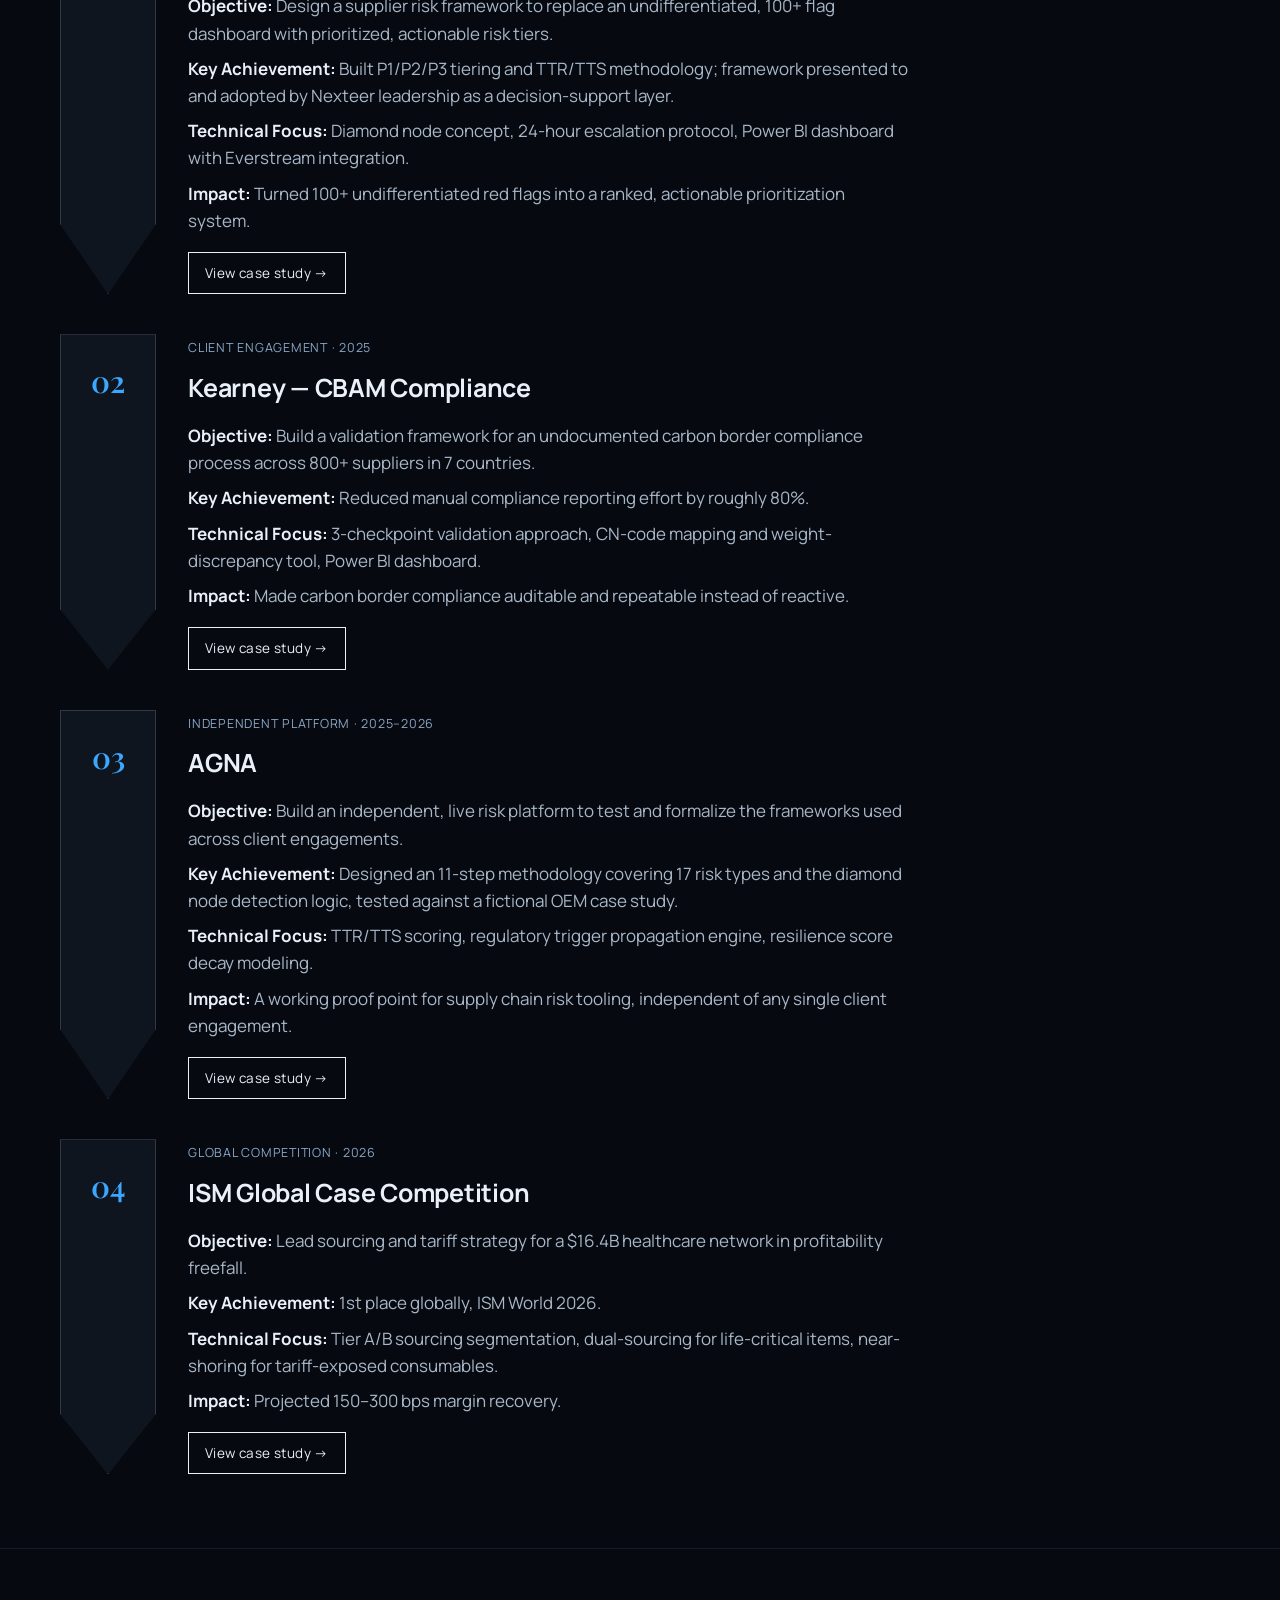
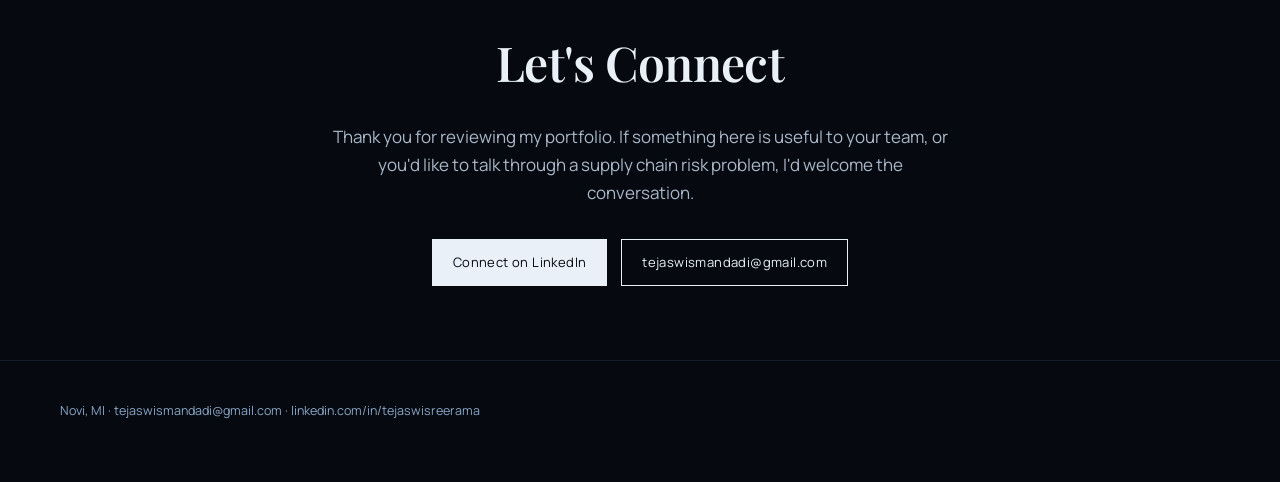
==== commit e8342dca: "Add files via upload" ====
--- a/index.html
+++ b/index.html
@@ -29,7 +29,7 @@
       <div class="id-text">
         <h1>Tejaswi Sreerama</h1>
         <div class="id-role">Supply Chain Risk &amp; Resilience</div>
-        <div class="id-tags">Automotive Engineering Background &middot; Michigan Ross MSCM &middot; Supplier Risk Frameworks</div>
+        <div class="id-tags">12+ Years in Automotive &middot; MSCM, Michigan Ross School of Business &middot; Supplier Risk Frameworks</div>
       </div>
     </div>
     <div class="id-rule"></div>
--- a/styles.css
+++ b/styles.css
@@ -3,7 +3,7 @@
    Signature: the convergence node (diamond problem) motif
    ============================================================ */
 
-@import url('https://fonts.googleapis.com/css2?family=Manrope:wght@400;500;600;700;800&family=Fraunces:opsz,wght@9..144,500;9..144,600;9..144,700&display=swap');
+@import url('https://fonts.googleapis.com/css2?family=Manrope:wght@400;500;600;700;800&family=Playfair+Display:ital,wght@0,600;0,700;1,600&display=swap');
 
 :root {
   --ink: #EAF0F7;
@@ -22,7 +22,7 @@
   --panel-bg: #05070B;
   --panel-text: #ECF2F8;
 
-  --display: 'Fraunces', serif;
+  --display: 'Playfair Display', serif;
   --body: 'Manrope', sans-serif;
   --mono: 'Manrope', sans-serif;
 
@@ -267,12 +267,13 @@
 }
 
 .id-photo {
-  width: 200px;
-  height: 240px;
+  width: 210px;
+  height: 290px;
   object-fit: cover;
+  object-position: 50% 12%;
   flex-shrink: 0;
 }
-@media (max-width: 640px) { .id-photo { width: 160px; height: 190px; } }
+@media (max-width: 640px) { .id-photo { width: 170px; height: 235px; } }
 
 .id-text h1 {
   font-size: clamp(32px, 4vw, 44px);
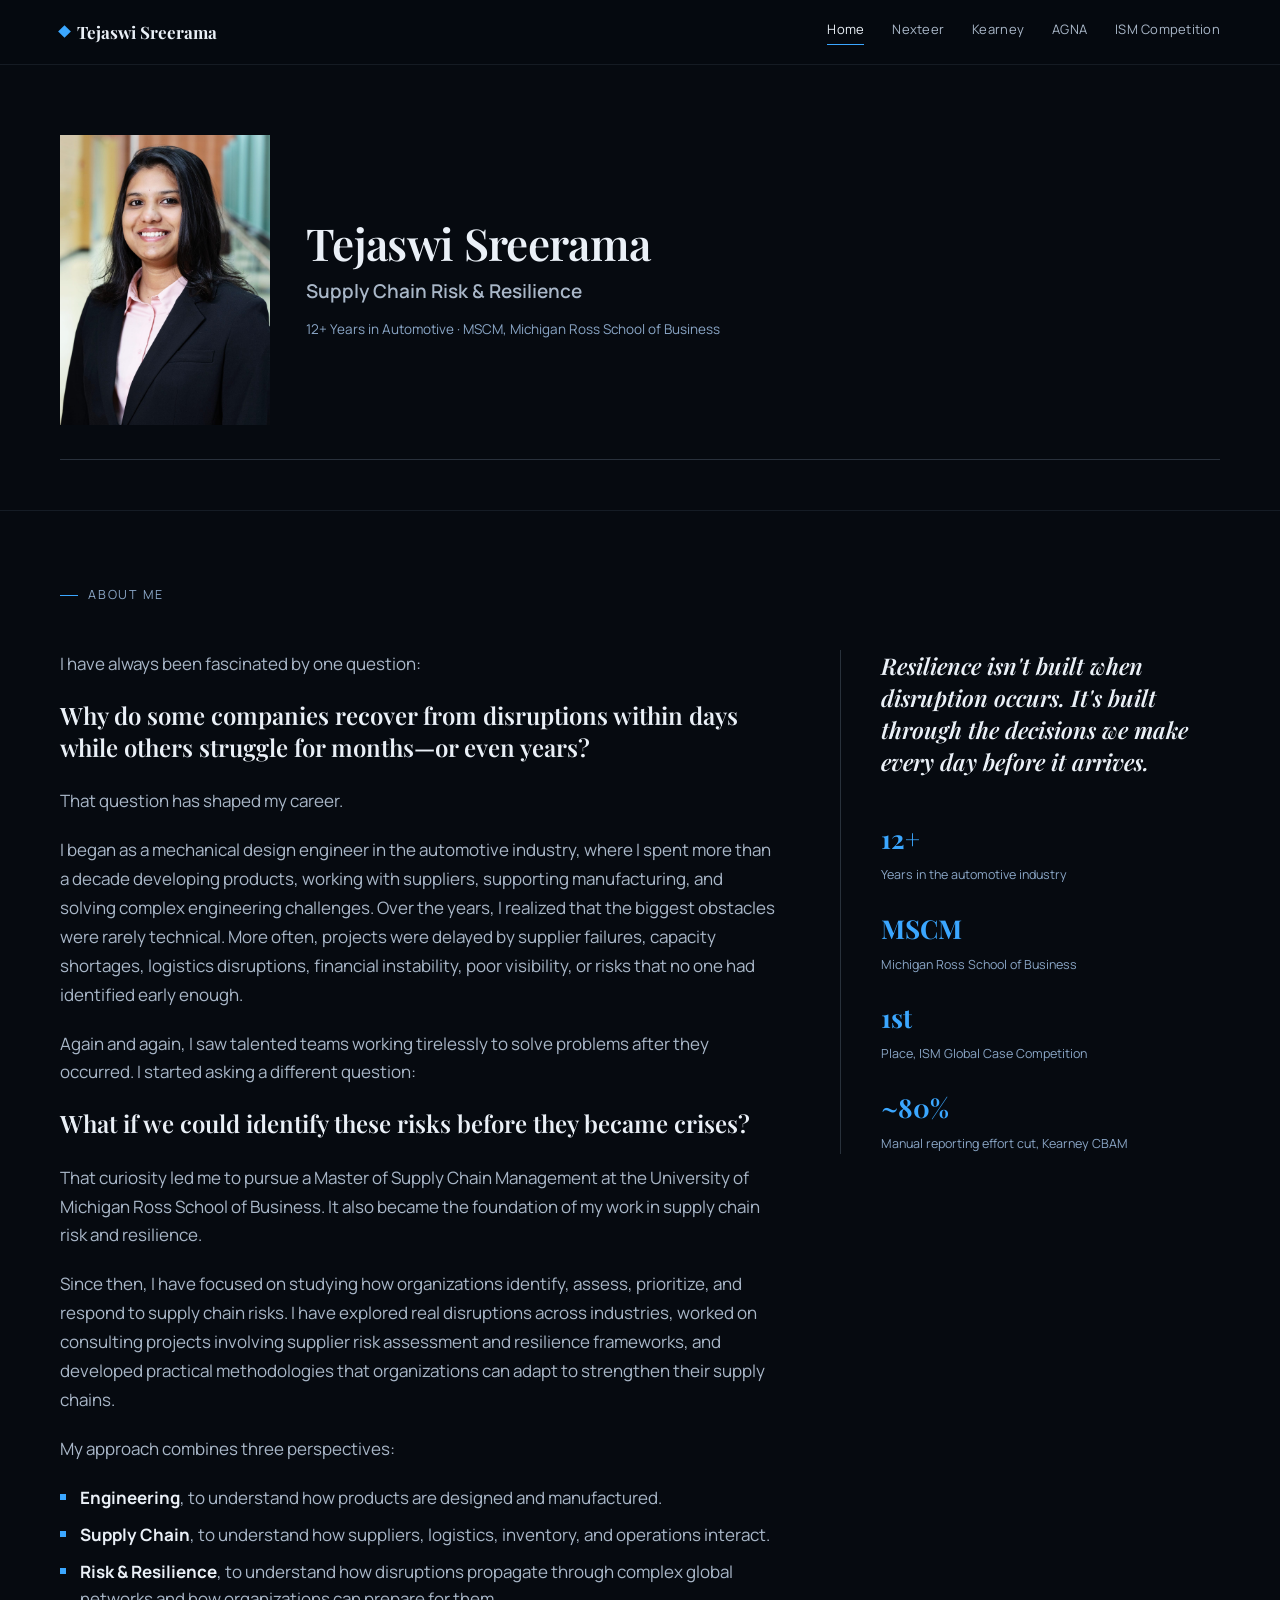
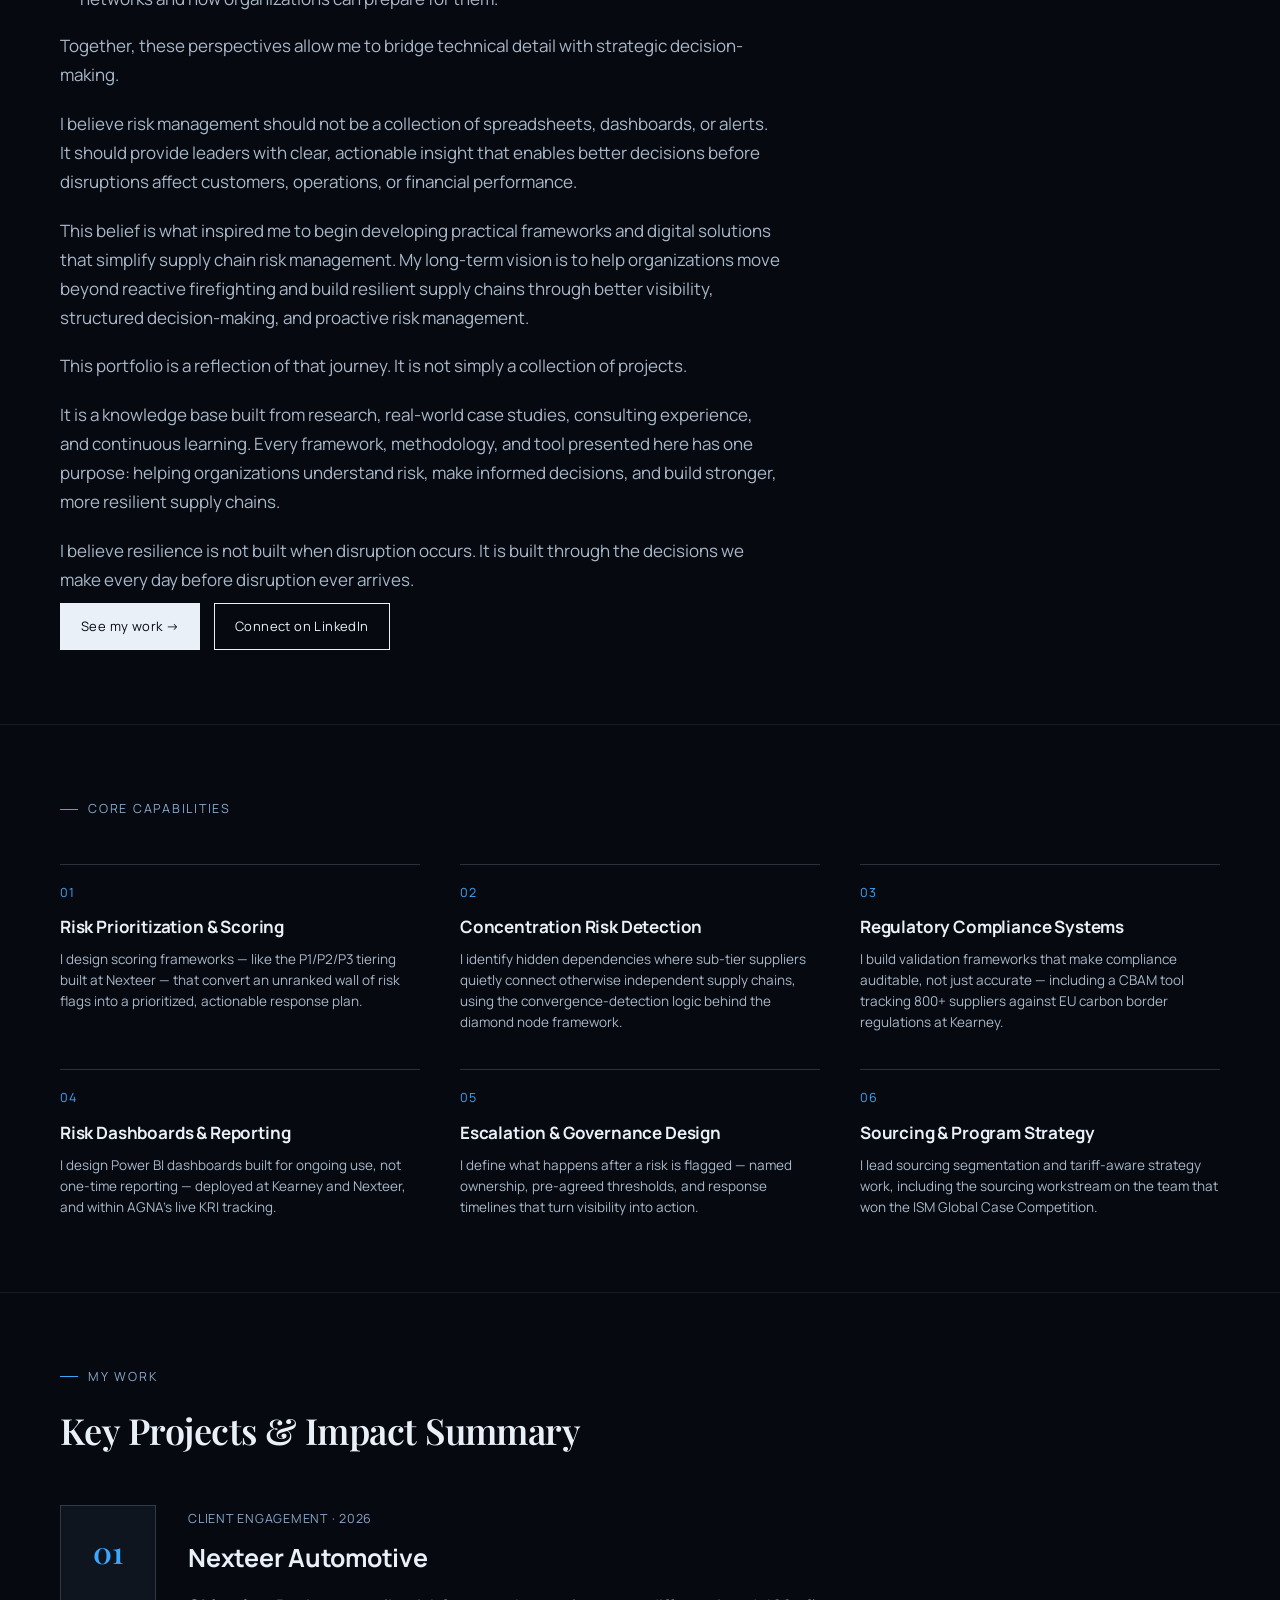
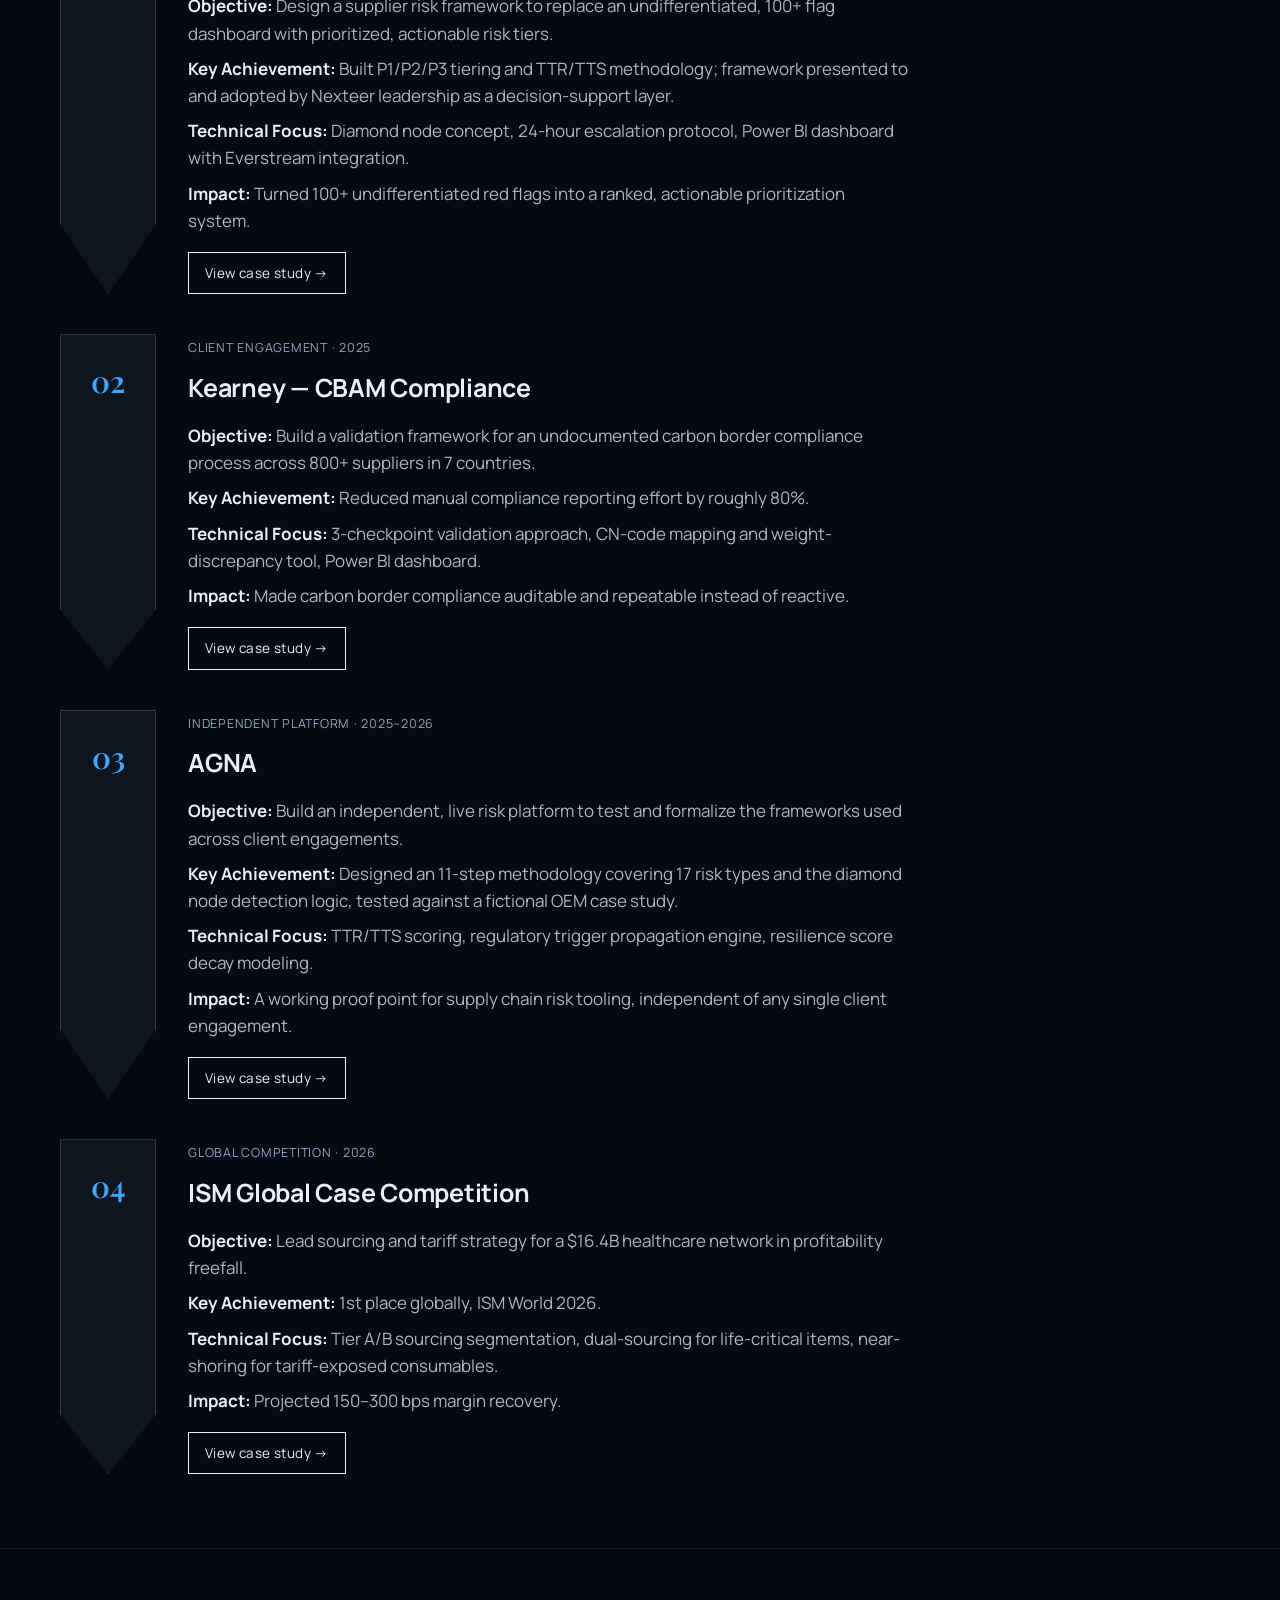
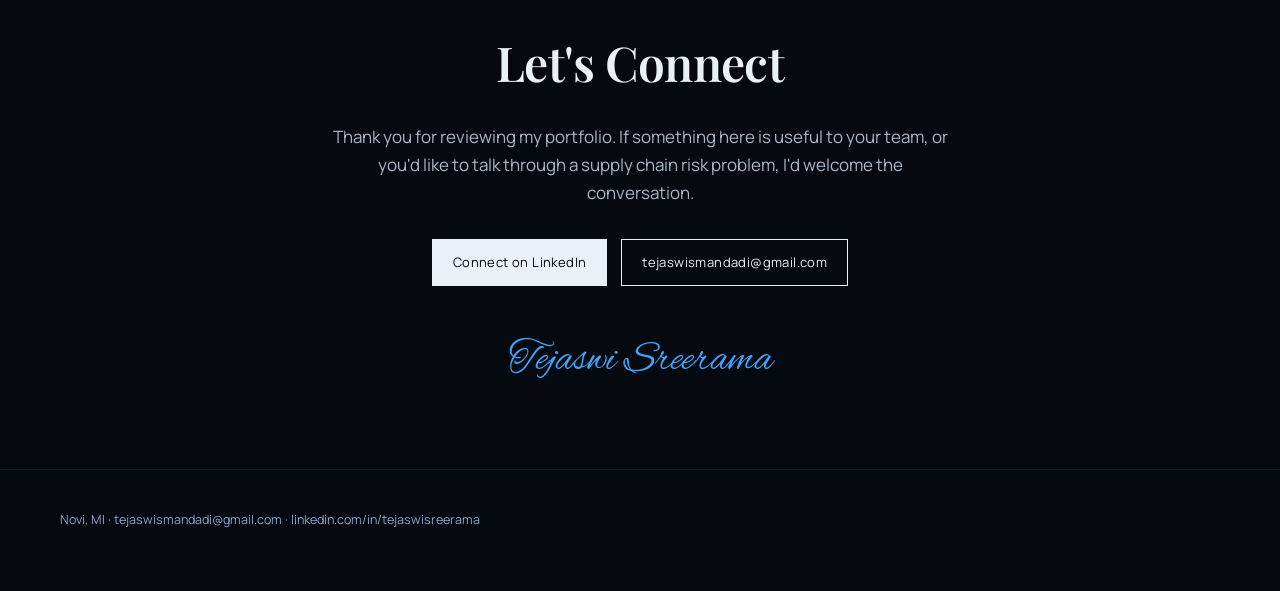
==== commit 7e756909: "Add files via upload" ====
--- a/index.html
+++ b/index.html
@@ -29,7 +29,7 @@
       <div class="id-text">
         <h1>Tejaswi Sreerama</h1>
         <div class="id-role">Supply Chain Risk &amp; Resilience</div>
-        <div class="id-tags">12+ Years in Automotive &middot; MSCM, Michigan Ross School of Business &middot; Supplier Risk Frameworks</div>
+        <div class="id-tags">12+ Years in Automotive &middot; MSCM, Michigan Ross School of Business</div>
       </div>
     </div>
     <div class="id-rule"></div>
@@ -41,31 +41,44 @@
     <div class="section-head">
       <div class="eyebrow">About Me</div>
     </div>
-    <div class="story-text about-text">
-      <p>I have always been fascinated by one question:</p>
-      <p class="lede">Why do some companies recover from disruptions within days while others struggle for months&mdash;or even years?</p>
-      <p>That question has shaped my career.</p>
-      <p>I began as a mechanical design engineer in the automotive industry, where I spent more than a decade developing products, working with suppliers, supporting manufacturing, and solving complex engineering challenges. Over the years, I realized that the biggest obstacles were rarely technical. More often, projects were delayed by supplier failures, capacity shortages, logistics disruptions, financial instability, poor visibility, or risks that no one had identified early enough.</p>
-      <p>Again and again, I saw talented teams working tirelessly to solve problems after they occurred. I started asking a different question:</p>
-      <p class="lede">What if we could identify these risks before they became crises?</p>
-      <p>That curiosity led me to pursue a Master of Supply Chain Management at the University of Michigan Ross School of Business. It also became the foundation of my work in supply chain risk and resilience.</p>
-      <p>Since then, I have focused on studying how organizations identify, assess, prioritize, and respond to supply chain risks. I have explored real disruptions across industries, worked on consulting projects involving supplier risk assessment and resilience frameworks, and developed practical methodologies that organizations can adapt to strengthen their supply chains.</p>
-      <p>My approach combines three perspectives:</p>
-      <ul class="lens-list">
-        <li><strong>Engineering</strong>, to understand how products are designed and manufactured.</li>
-        <li><strong>Supply Chain</strong>, to understand how suppliers, logistics, inventory, and operations interact.</li>
-        <li><strong>Risk &amp; Resilience</strong>, to understand how disruptions propagate through complex global networks and how organizations can prepare for them.</li>
-      </ul>
-      <p>Together, these perspectives allow me to bridge technical detail with strategic decision-making.</p>
-      <p>I believe risk management should not be a collection of spreadsheets, dashboards, or alerts. It should provide leaders with clear, actionable insight that enables better decisions before disruptions affect customers, operations, or financial performance.</p>
-      <p>This belief is what inspired me to begin developing practical frameworks and digital solutions that simplify supply chain risk management. My long-term vision is to help organizations move beyond reactive firefighting and build resilient supply chains through better visibility, structured decision-making, and proactive risk management.</p>
-      <p>This portfolio is a reflection of that journey. It is not simply a collection of projects.</p>
-      <p>It is a knowledge base built from research, real-world case studies, consulting experience, and continuous learning. Every framework, methodology, and tool presented here has one purpose: helping organizations understand risk, make informed decisions, and build stronger, more resilient supply chains.</p>
-      <p>I believe resilience is not built when disruption occurs. It is built through the decisions we make every day before disruption ever arrives.</p>
-    </div>
-    <div class="hero-cta">
-      <a href="nexteer.html" class="btn primary">See my work &rarr;</a>
-      <a href="https://linkedin.com/in/tejaswisreerama" class="btn">Connect on LinkedIn</a>
+    <div class="about-grid">
+      <div>
+        <div class="story-text about-text">
+          <p>I have always been fascinated by one question:</p>
+          <p class="lede">Why do some companies recover from disruptions within days while others struggle for months&mdash;or even years?</p>
+          <p>That question has shaped my career.</p>
+          <p>I began as a mechanical design engineer in the automotive industry, where I spent more than a decade developing products, working with suppliers, supporting manufacturing, and solving complex engineering challenges. Over the years, I realized that the biggest obstacles were rarely technical. More often, projects were delayed by supplier failures, capacity shortages, logistics disruptions, financial instability, poor visibility, or risks that no one had identified early enough.</p>
+          <p>Again and again, I saw talented teams working tirelessly to solve problems after they occurred. I started asking a different question:</p>
+          <p class="lede">What if we could identify these risks before they became crises?</p>
+          <p>That curiosity led me to pursue a Master of Supply Chain Management at the University of Michigan Ross School of Business. It also became the foundation of my work in supply chain risk and resilience.</p>
+          <p>Since then, I have focused on studying how organizations identify, assess, prioritize, and respond to supply chain risks. I have explored real disruptions across industries, worked on consulting projects involving supplier risk assessment and resilience frameworks, and developed practical methodologies that organizations can adapt to strengthen their supply chains.</p>
+          <p>My approach combines three perspectives:</p>
+          <ul class="lens-list">
+            <li><strong>Engineering</strong>, to understand how products are designed and manufactured.</li>
+            <li><strong>Supply Chain</strong>, to understand how suppliers, logistics, inventory, and operations interact.</li>
+            <li><strong>Risk &amp; Resilience</strong>, to understand how disruptions propagate through complex global networks and how organizations can prepare for them.</li>
+          </ul>
+          <p>Together, these perspectives allow me to bridge technical detail with strategic decision-making.</p>
+          <p>I believe risk management should not be a collection of spreadsheets, dashboards, or alerts. It should provide leaders with clear, actionable insight that enables better decisions before disruptions affect customers, operations, or financial performance.</p>
+          <p>This belief is what inspired me to begin developing practical frameworks and digital solutions that simplify supply chain risk management. My long-term vision is to help organizations move beyond reactive firefighting and build resilient supply chains through better visibility, structured decision-making, and proactive risk management.</p>
+          <p>This portfolio is a reflection of that journey. It is not simply a collection of projects.</p>
+          <p>It is a knowledge base built from research, real-world case studies, consulting experience, and continuous learning. Every framework, methodology, and tool presented here has one purpose: helping organizations understand risk, make informed decisions, and build stronger, more resilient supply chains.</p>
+          <p>I believe resilience is not built when disruption occurs. It is built through the decisions we make every day before disruption ever arrives.</p>
+        </div>
+        <div class="hero-cta">
+          <a href="nexteer.html" class="btn primary">See my work &rarr;</a>
+          <a href="https://linkedin.com/in/tejaswisreerama" class="btn">Connect on LinkedIn</a>
+        </div>
+      </div>
+      <aside class="about-side">
+        <blockquote class="pull-quote">Resilience isn't built when disruption occurs. It's built through the decisions we make every day before it arrives.</blockquote>
+        <div class="fact-list">
+          <div class="fact-item"><span class="fact-num">12+</span><span class="fact-label">Years in the automotive industry</span></div>
+          <div class="fact-item"><span class="fact-num">MSCM</span><span class="fact-label">Michigan Ross School of Business</span></div>
+          <div class="fact-item"><span class="fact-num">1st</span><span class="fact-label">Place, ISM Global Case Competition</span></div>
+          <div class="fact-item"><span class="fact-num">~80%</span><span class="fact-label">Manual reporting effort cut, Kearney CBAM</span></div>
+        </div>
+      </aside>
     </div>
   </div>
 </section>
@@ -183,6 +196,7 @@
         <a href="https://linkedin.com/in/tejaswisreerama" class="btn primary">Connect on LinkedIn</a>
         <a href="mailto:tejaswismandadi@gmail.com" class="btn">tejaswismandadi@gmail.com</a>
       </div>
+      <div class="signature">Tejaswi Sreerama</div>
     </div>
   </div>
 </section>
--- a/styles.css
+++ b/styles.css
@@ -3,7 +3,7 @@
    Signature: the convergence node (diamond problem) motif
    ============================================================ */
 
-@import url('https://fonts.googleapis.com/css2?family=Manrope:wght@400;500;600;700;800&family=Playfair+Display:ital,wght@0,600;0,700;1,600&display=swap');
+@import url('https://fonts.googleapis.com/css2?family=Manrope:wght@400;500;600;700;800&family=Playfair+Display:ital,wght@0,600;0,700;1,600&family=Alex+Brush&display=swap');
 
 :root {
   --ink: #EAF0F7;
@@ -228,6 +228,13 @@
   flex-wrap: wrap;
 }
 
+.signature {
+  font-family: 'Alex Brush', cursive;
+  font-size: 42px;
+  color: var(--signal);
+  margin-top: 40px;
+}
+
 /* ---------- Footer ---------- */
 
 .site-footer {
@@ -357,6 +364,52 @@
 .section-head h2 { font-size: var(--fs-h2); margin-top: 14px; }
 
 /* ---------- About Me ---------- */
+
+.about-grid {
+  display: grid;
+  grid-template-columns: minmax(0, 720px) 1fr;
+  gap: 60px;
+  align-items: start;
+}
+@media (max-width: 900px) {
+  .about-grid { grid-template-columns: 1fr; }
+}
+
+.about-side {
+  position: sticky;
+  top: 100px;
+  padding-left: 40px;
+  border-left: 1px solid var(--line-strong);
+}
+@media (max-width: 900px) {
+  .about-side { position: static; padding-left: 0; border-left: none; margin-top: 20px; }
+}
+
+.pull-quote {
+  font-family: var(--display);
+  font-style: italic;
+  font-weight: 600;
+  font-size: 23px;
+  line-height: 1.4;
+  color: var(--ink);
+  margin: 0 0 40px;
+}
+
+.fact-list { display: flex; flex-direction: column; gap: 22px; }
+
+.fact-item { display: flex; flex-direction: column; }
+.fact-num {
+  font-family: var(--display);
+  font-weight: 700;
+  font-size: 26px;
+  color: var(--signal);
+}
+.fact-label {
+  font-family: var(--mono);
+  font-size: 12.5px;
+  color: var(--steel-soft);
+  margin-top: 4px;
+}
 
 .story-text { max-width: 720px; margin-bottom: 8px; }
 .story-text p { font-size: var(--fs-body); color: var(--ink-soft); line-height: 1.7; margin: 0 0 20px; }
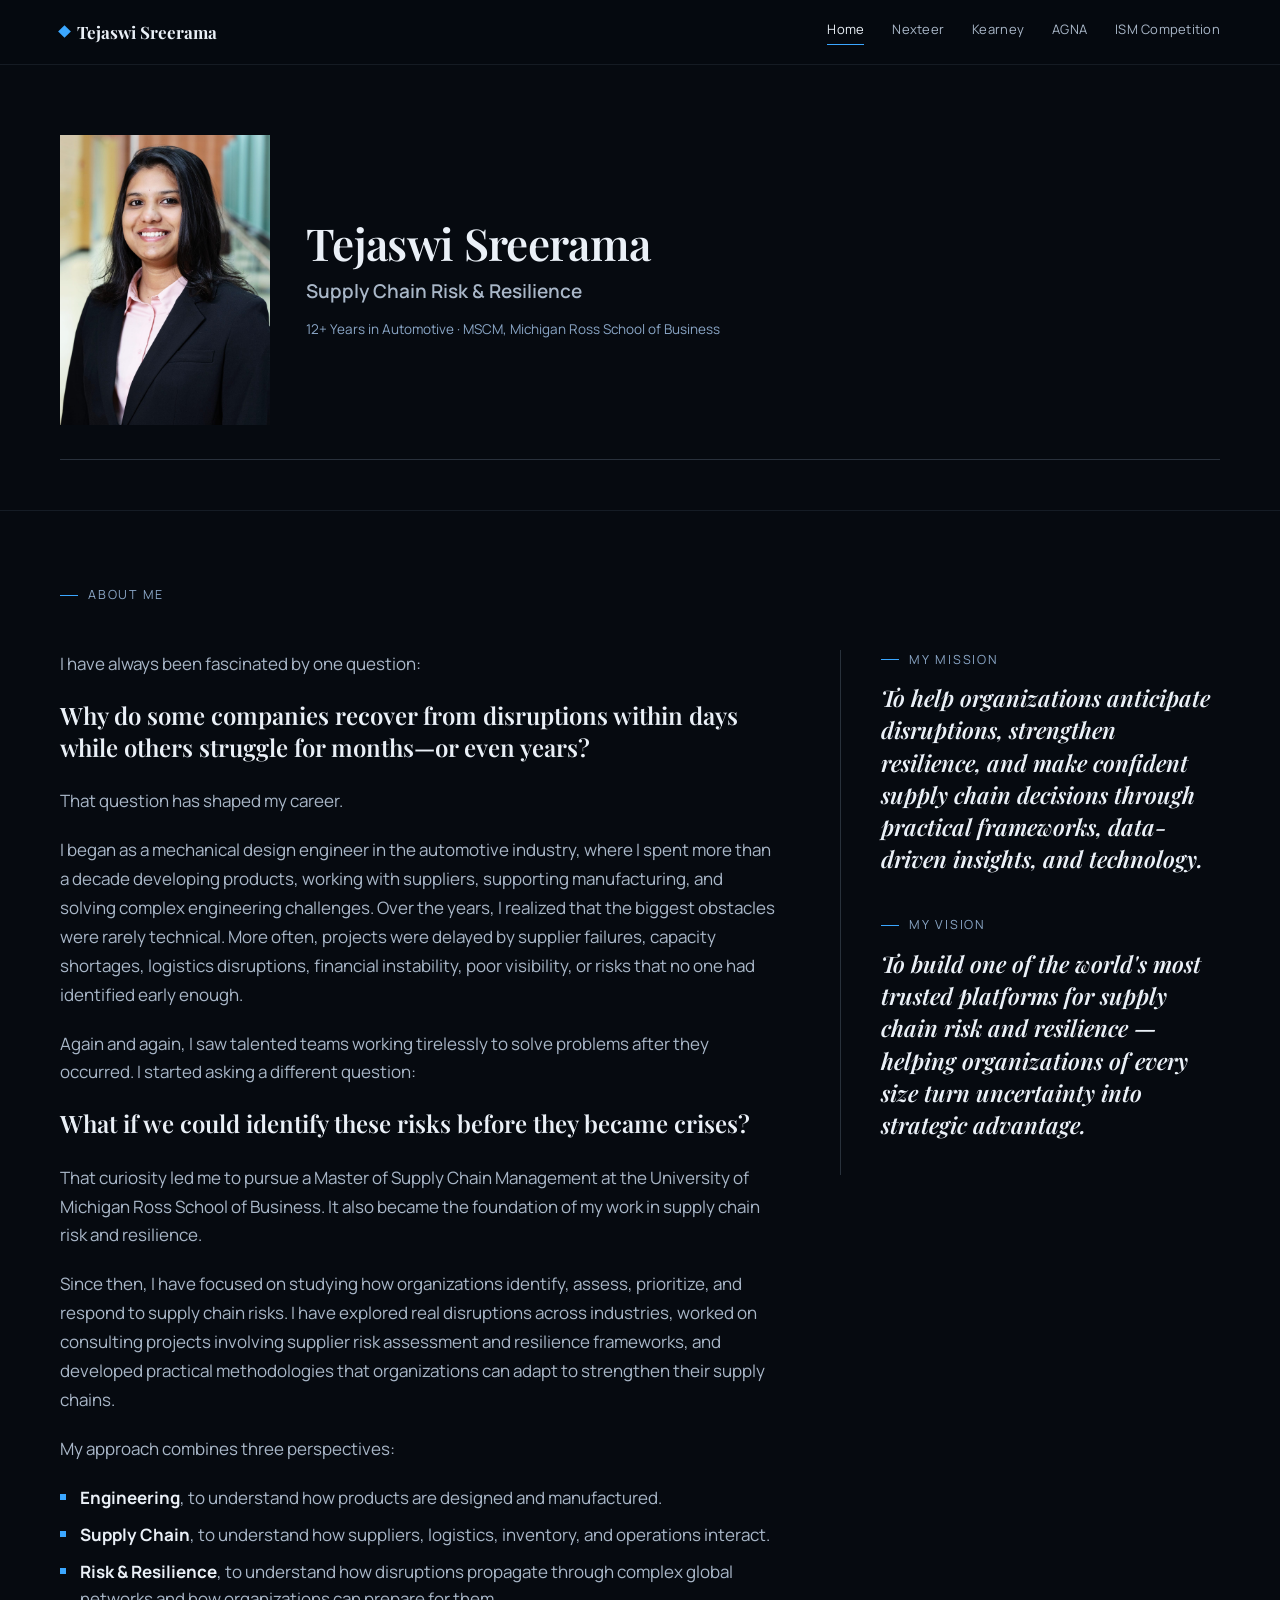
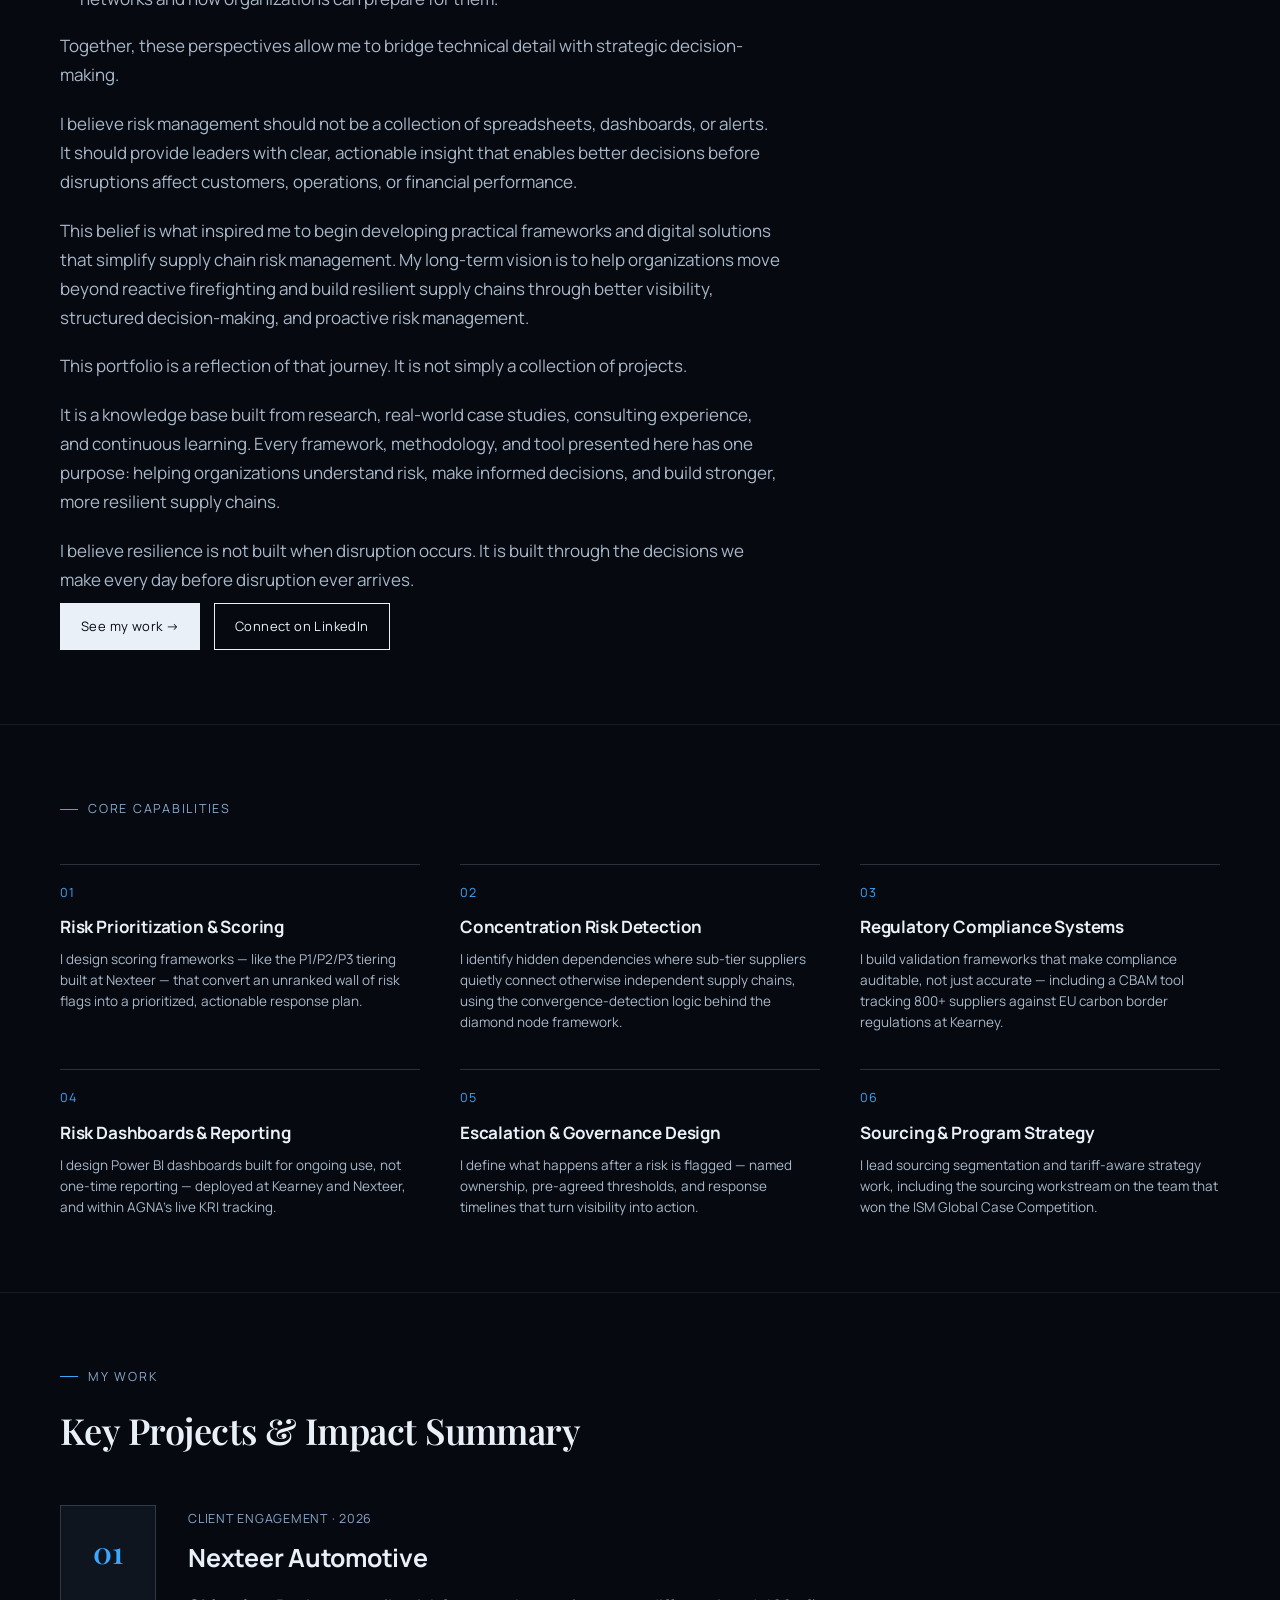
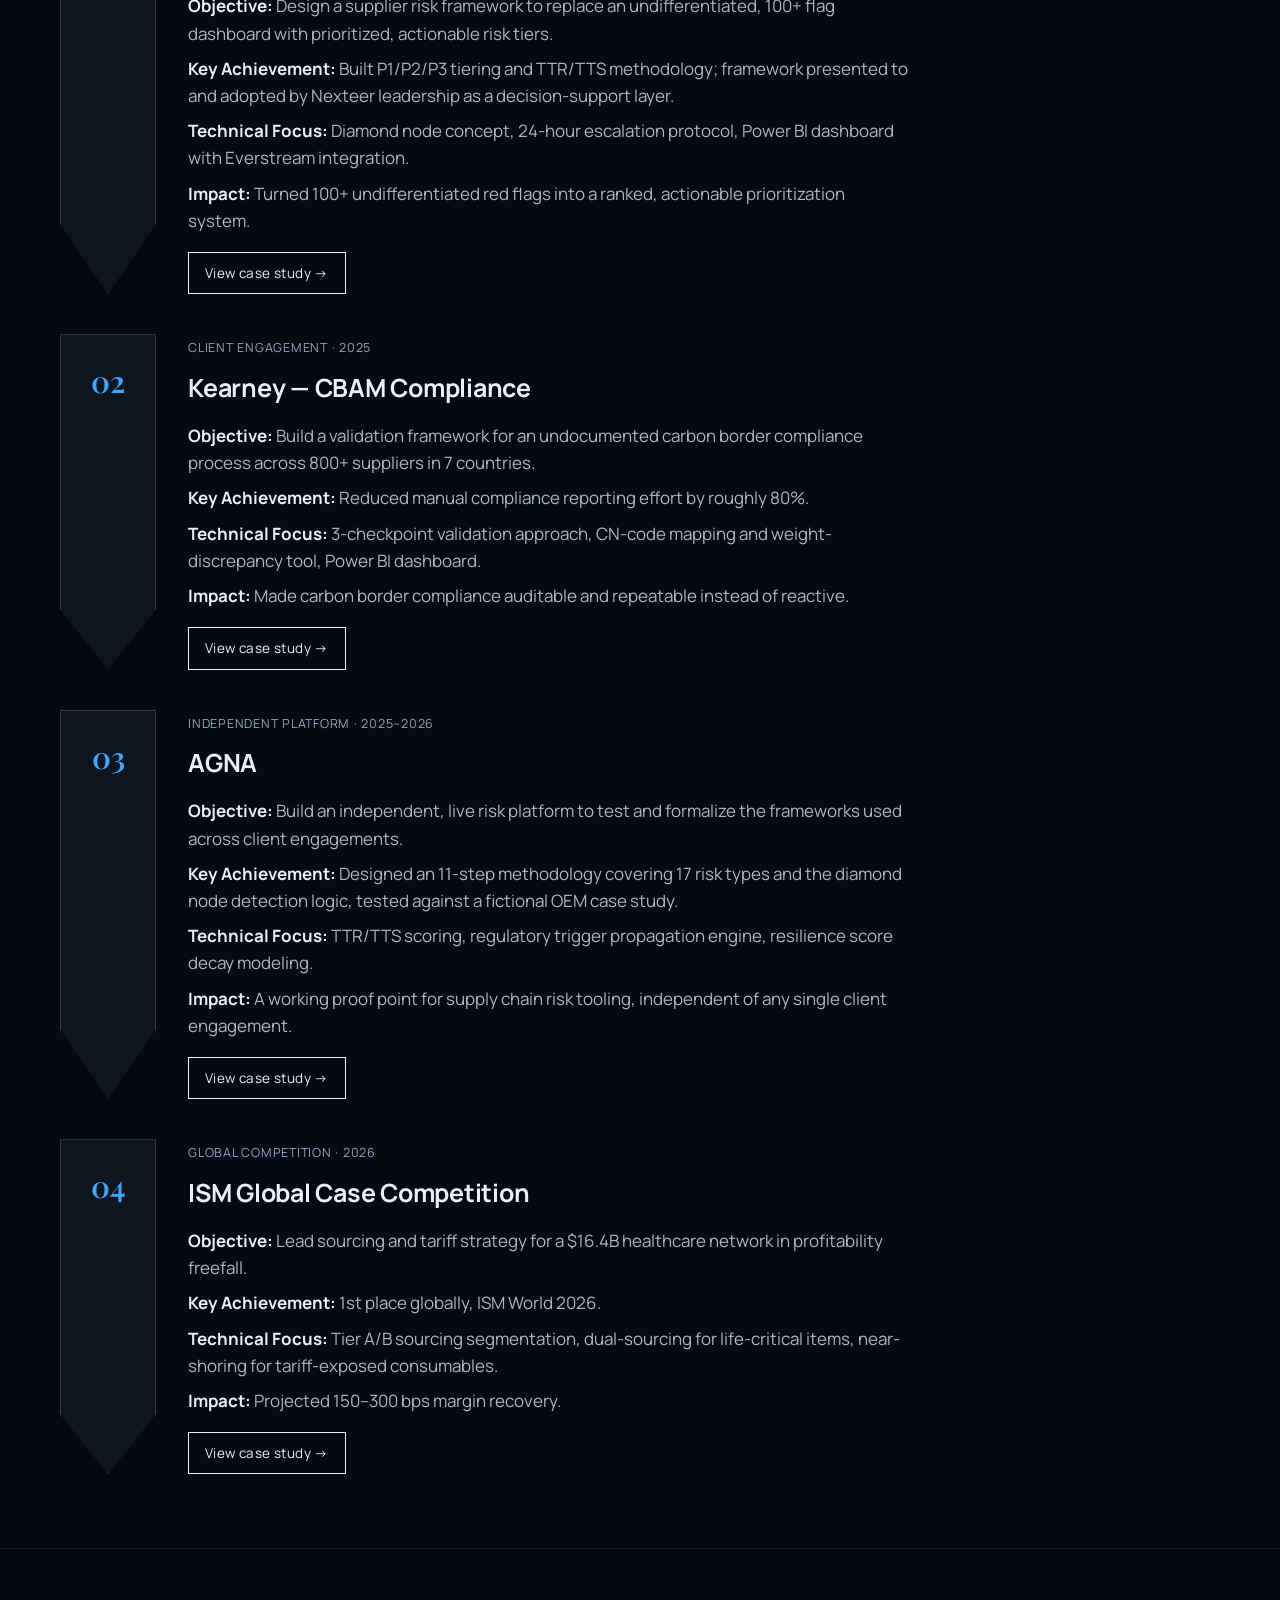
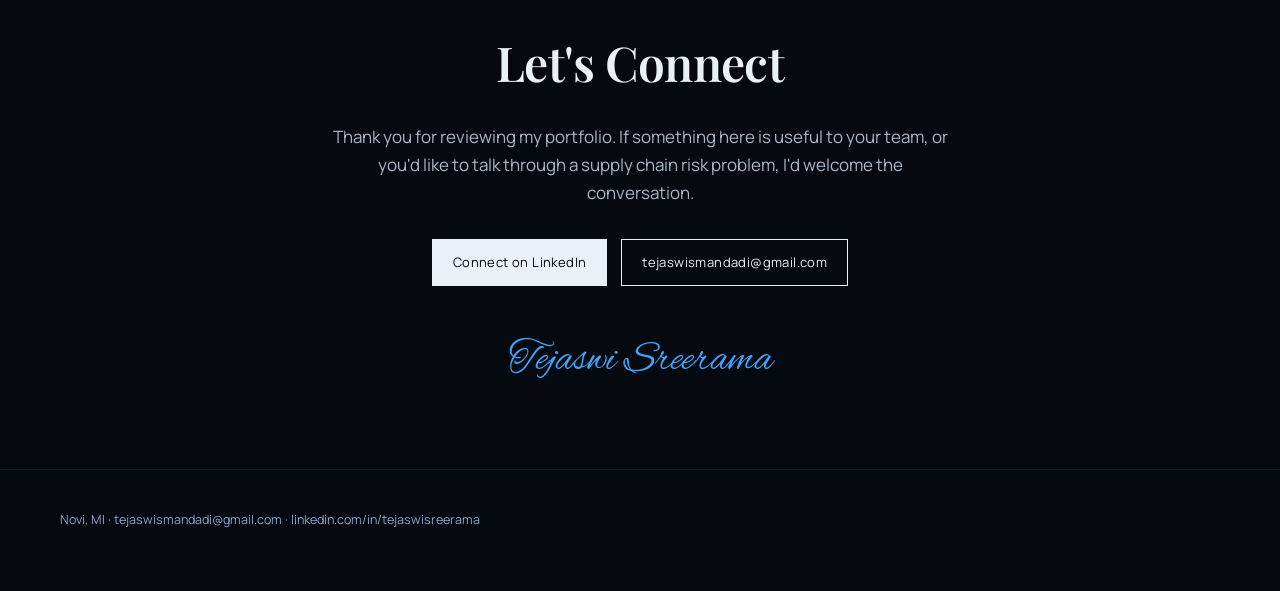
==== commit 2270b275: "Add files via upload" ====
--- a/index.html
+++ b/index.html
@@ -71,12 +71,13 @@
         </div>
       </div>
       <aside class="about-side">
-        <blockquote class="pull-quote">Resilience isn't built when disruption occurs. It's built through the decisions we make every day before it arrives.</blockquote>
-        <div class="fact-list">
-          <div class="fact-item"><span class="fact-num">12+</span><span class="fact-label">Years in the automotive industry</span></div>
-          <div class="fact-item"><span class="fact-num">MSCM</span><span class="fact-label">Michigan Ross School of Business</span></div>
-          <div class="fact-item"><span class="fact-num">1st</span><span class="fact-label">Place, ISM Global Case Competition</span></div>
-          <div class="fact-item"><span class="fact-num">~80%</span><span class="fact-label">Manual reporting effort cut, Kearney CBAM</span></div>
+        <div class="mv-block">
+          <div class="eyebrow">My Mission</div>
+          <blockquote class="pull-quote">To help organizations anticipate disruptions, strengthen resilience, and make confident supply chain decisions through practical frameworks, data-driven insights, and technology.</blockquote>
+        </div>
+        <div class="mv-block">
+          <div class="eyebrow">My Vision</div>
+          <blockquote class="pull-quote">To build one of the world's most trusted platforms for supply chain risk and resilience &mdash; helping organizations of every size turn uncertainty into strategic advantage.</blockquote>
         </div>
       </aside>
     </div>
--- a/styles.css
+++ b/styles.css
@@ -385,6 +385,10 @@
   .about-side { position: static; padding-left: 0; border-left: none; margin-top: 20px; }
 }
 
+.mv-block { margin-bottom: 34px; }
+.mv-block .eyebrow { margin-bottom: 12px; }
+.mv-block:last-child .pull-quote { margin-bottom: 0; }
+
 .pull-quote {
   font-family: var(--display);
   font-style: italic;
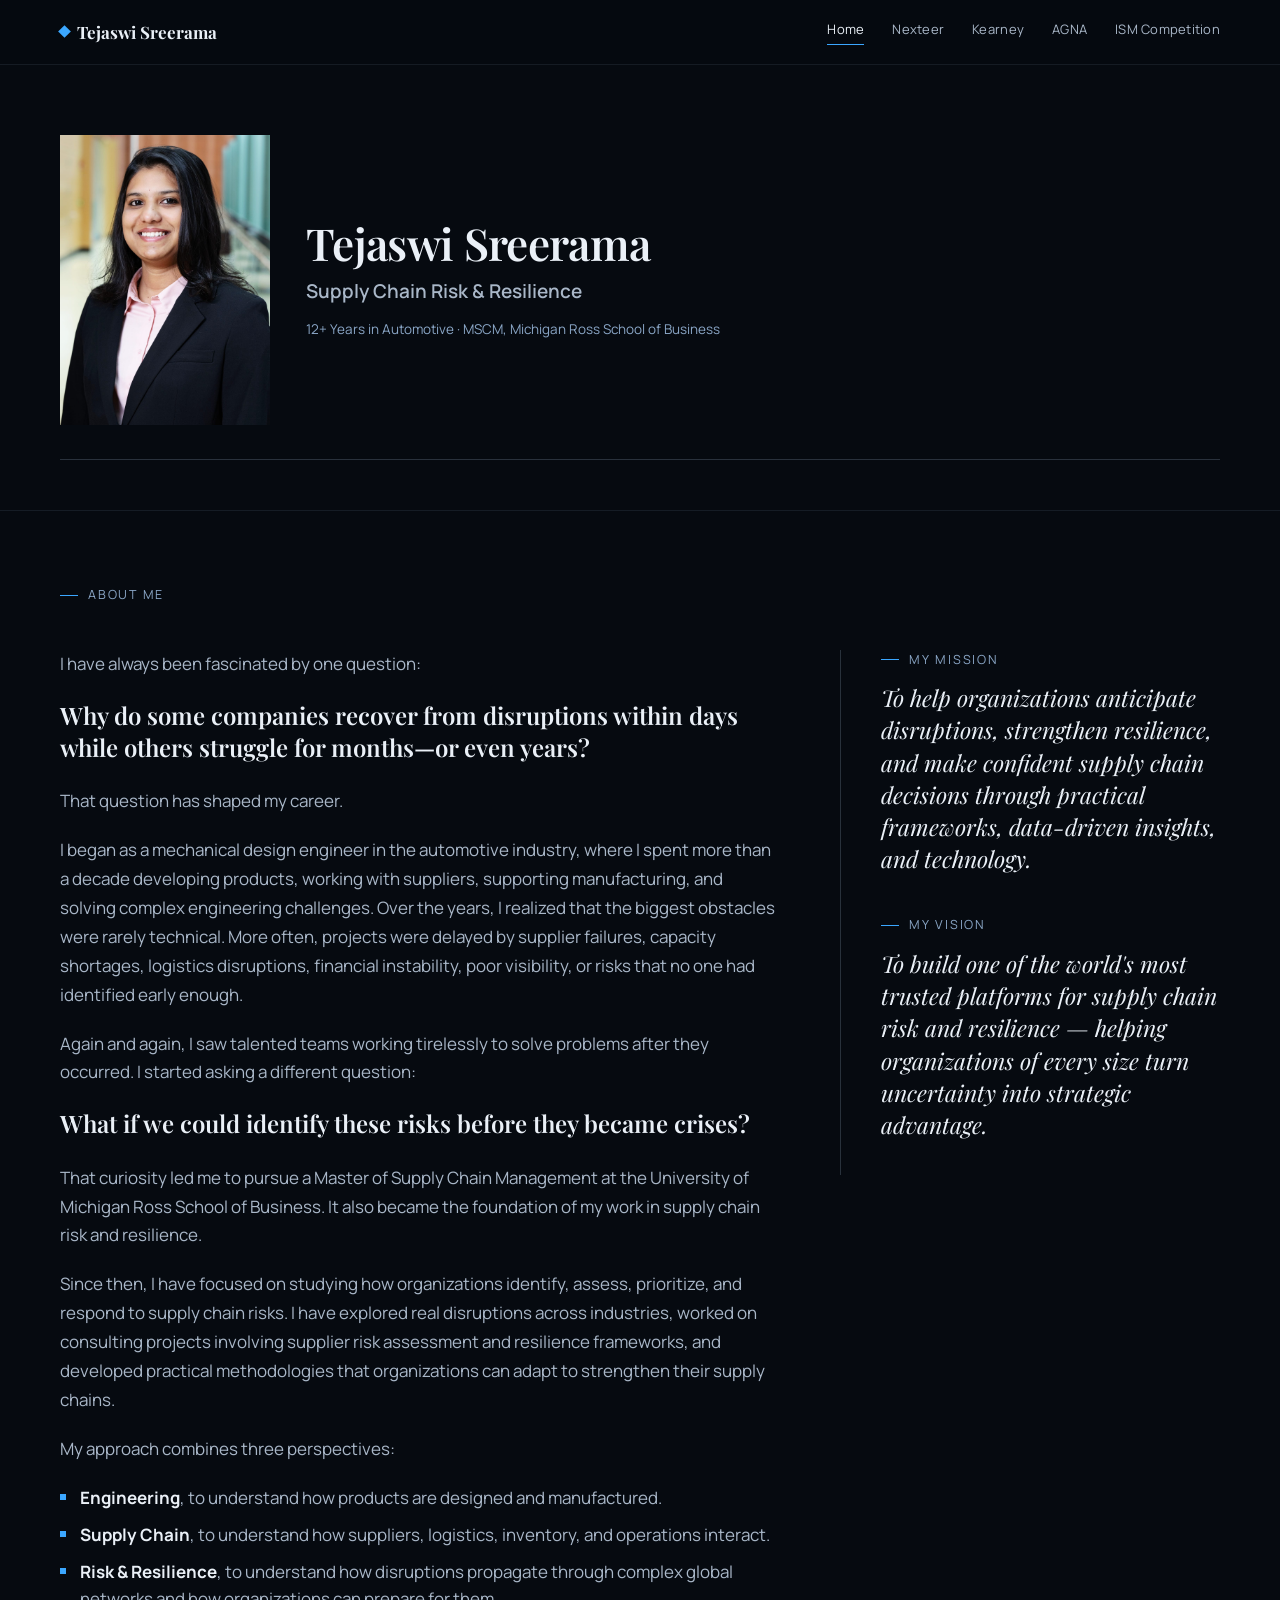
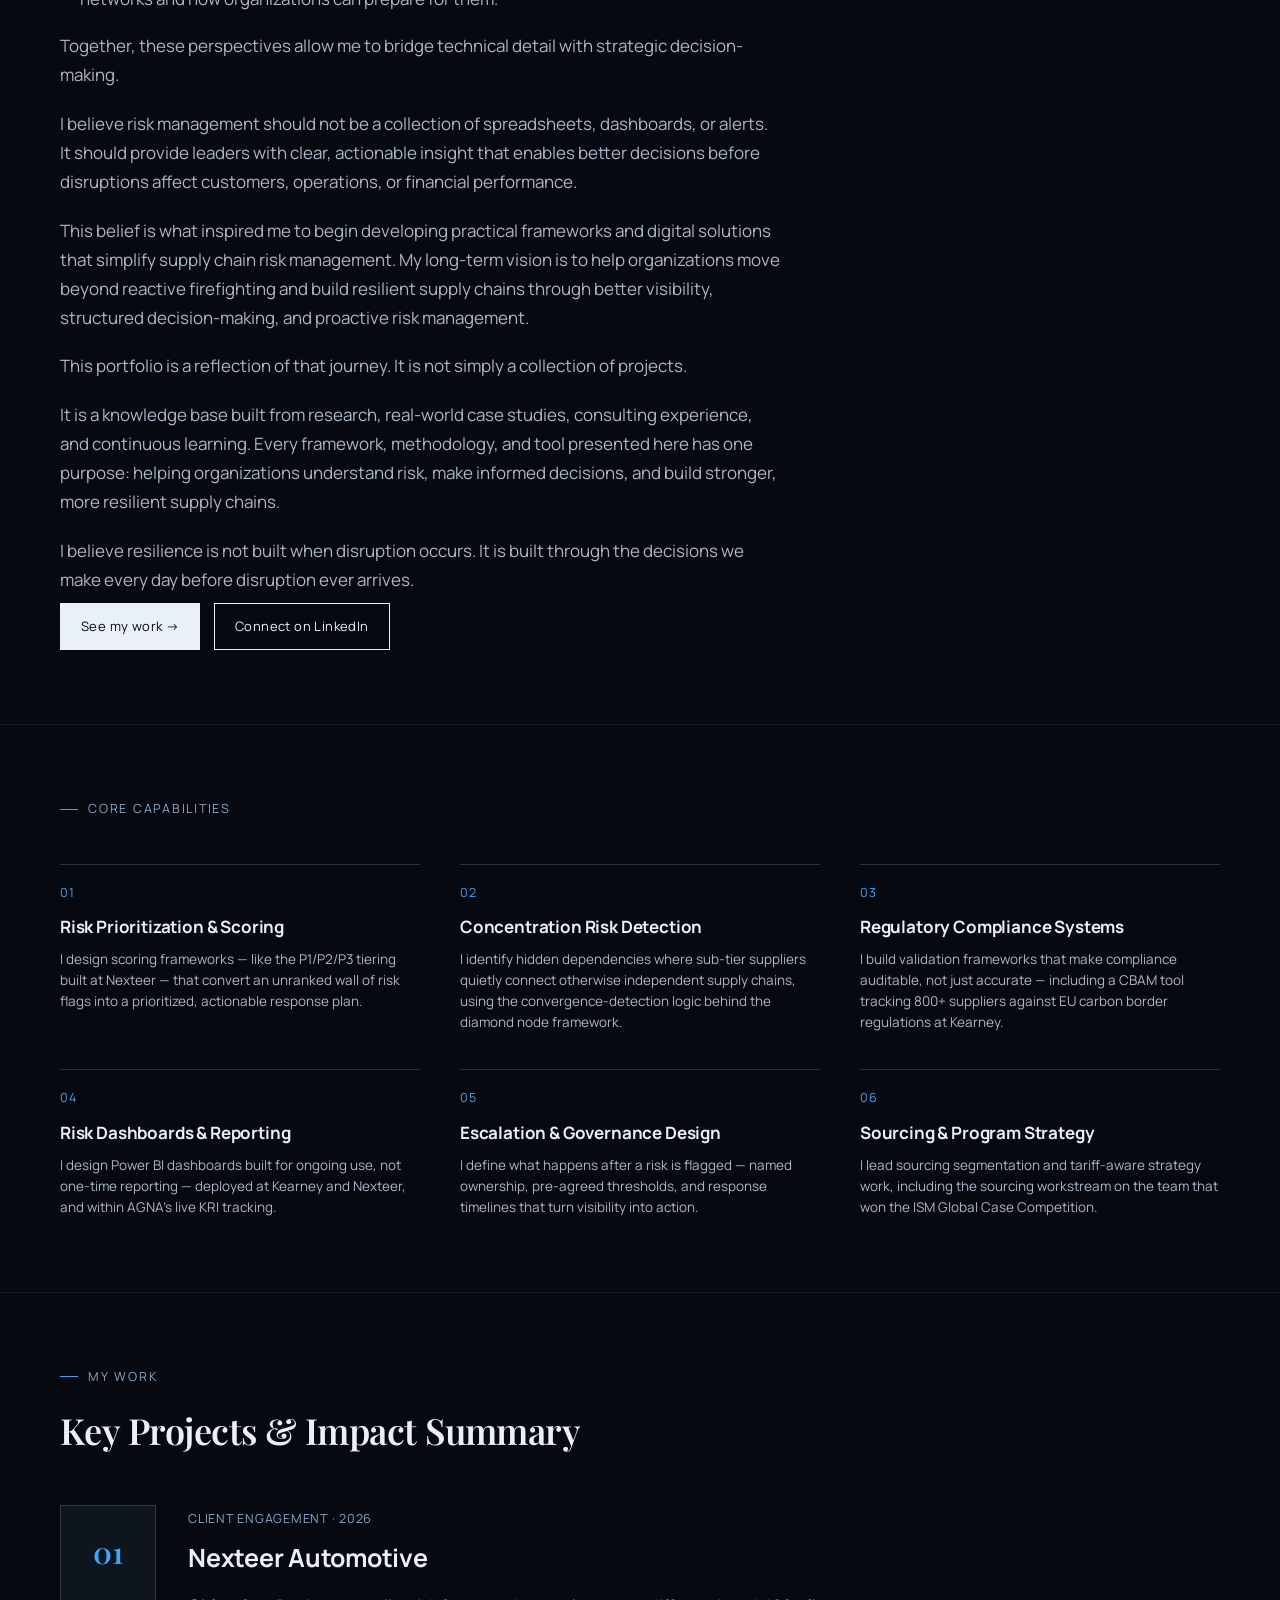
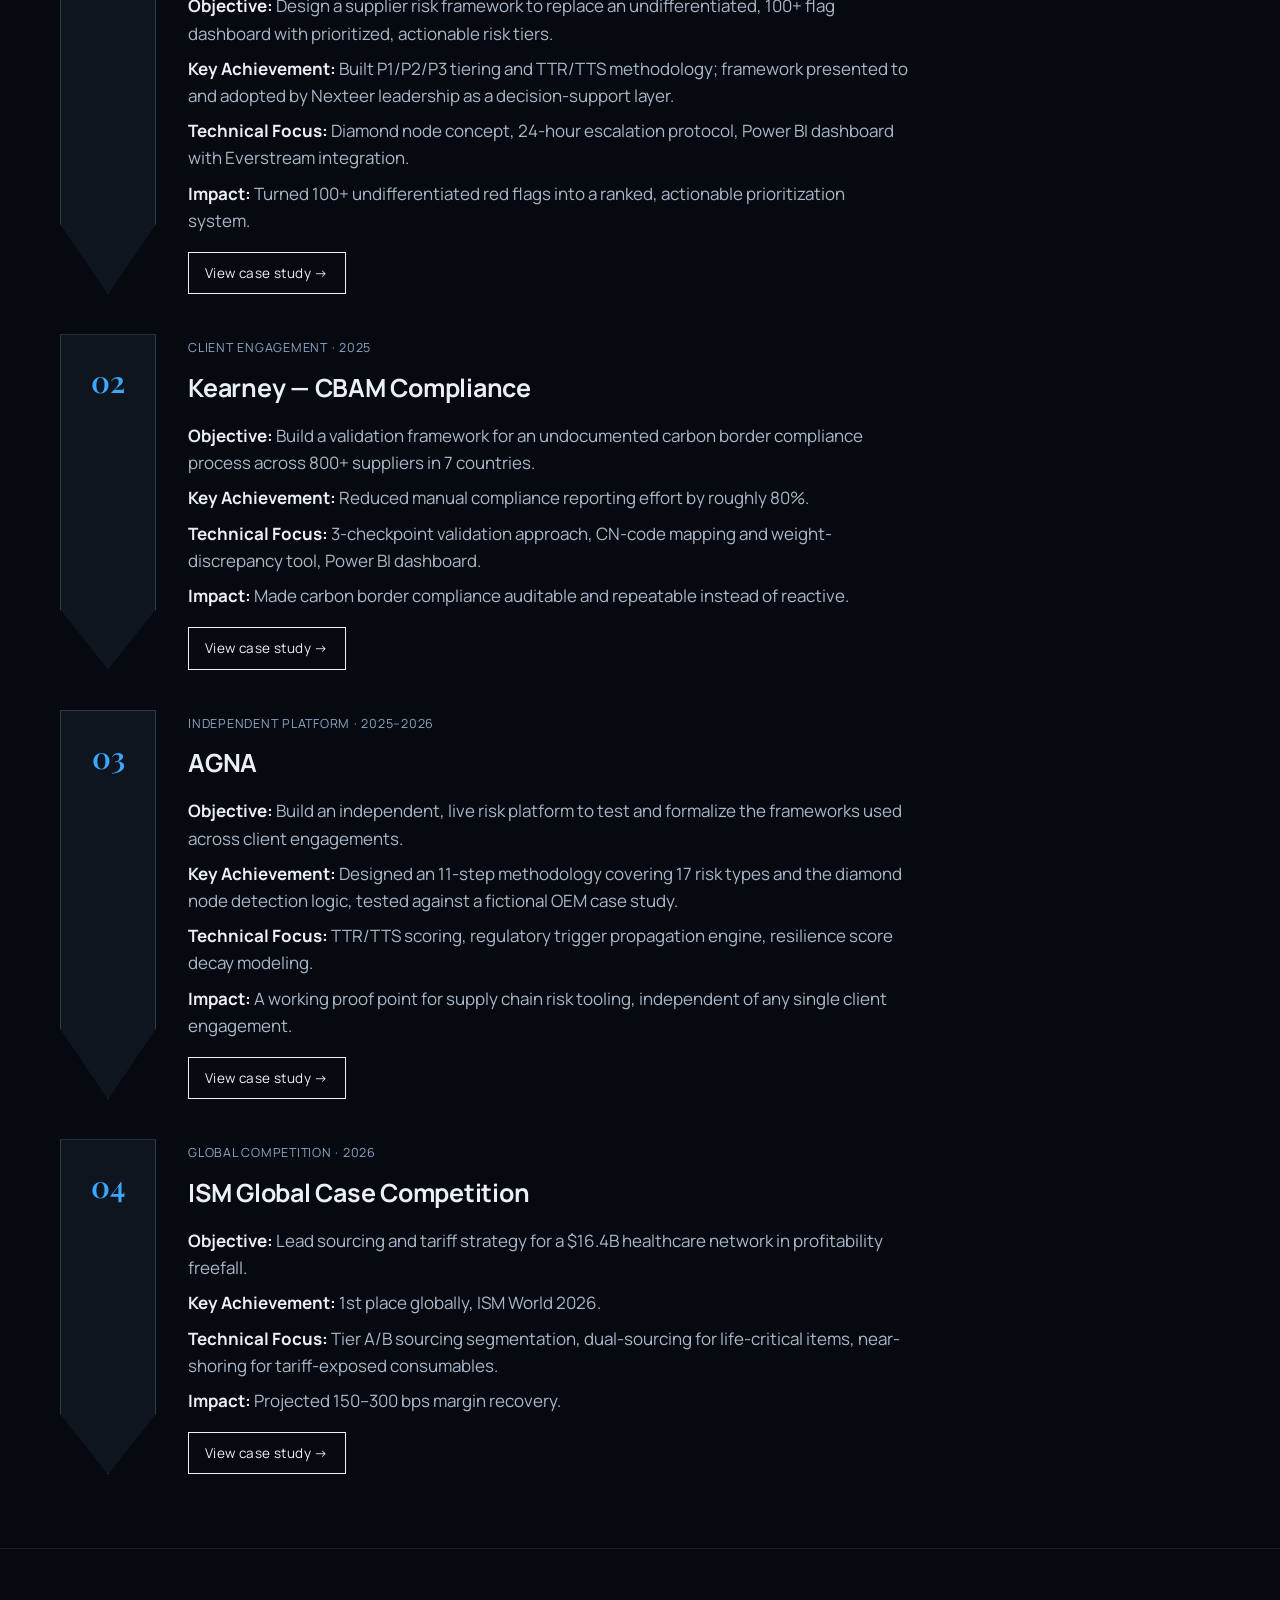
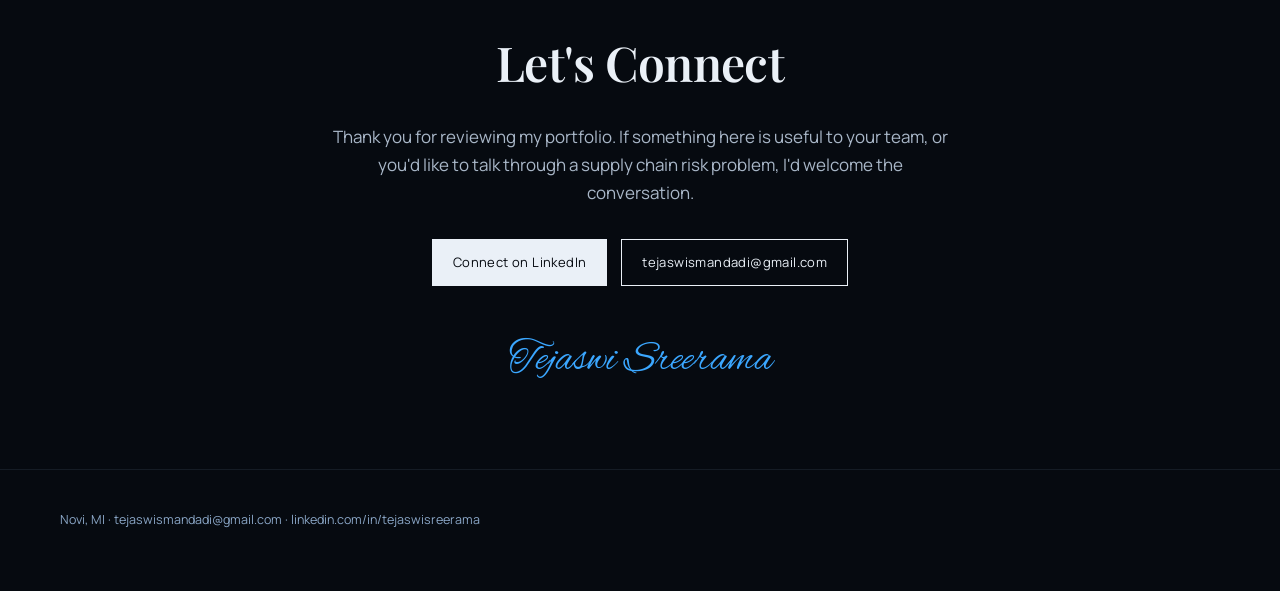
==== commit 745a1e16: "Add files via upload" ====
--- a/index.html
+++ b/index.html
@@ -208,5 +208,6 @@
   </div>
 </footer>
 
+<script src="script.js"></script>
 </body>
 </html>
--- a/styles.css
+++ b/styles.css
@@ -3,7 +3,7 @@
    Signature: the convergence node (diamond problem) motif
    ============================================================ */
 
-@import url('https://fonts.googleapis.com/css2?family=Manrope:wght@400;500;600;700;800&family=Playfair+Display:ital,wght@0,600;0,700;1,600&family=Alex+Brush&display=swap');
+@import url('https://fonts.googleapis.com/css2?family=Manrope:wght@400;500;600;700;800&family=Playfair+Display:ital,wght@0,600;0,700;1,400;1,600&family=Alex+Brush&display=swap');
 
 :root {
   --ink: #EAF0F7;
@@ -39,6 +39,30 @@
 
 * { box-sizing: border-box; }
 
+/* ---------- Motion ---------- */
+
+.reveal {
+  opacity: 0;
+  transform: translateY(22px);
+  transition: opacity 0.7s ease, transform 0.7s ease;
+}
+.reveal.revealed {
+  opacity: 1;
+  transform: translateY(0);
+}
+@media (prefers-reduced-motion: reduce) {
+  .reveal { opacity: 1; transform: none; transition: none; }
+}
+
+.cap-cell, .proj-row, .case-card, .btn {
+  transition: transform 0.25s ease, box-shadow 0.25s ease, border-color 0.25s ease, color 0.2s ease, background 0.2s ease;
+}
+.cap-cell:hover { transform: translateY(-3px); }
+.proj-row:hover .proj-chevron { transform: translateY(-3px); }
+.proj-chevron { transition: transform 0.25s ease; }
+.case-card:hover { transform: translateY(-3px); box-shadow: 0 12px 30px rgba(0,0,0,0.35); }
+.btn:hover { transform: translateY(-2px); }
+
 html { scroll-behavior: smooth; }
 
 @media (prefers-reduced-motion: reduce) {
@@ -392,7 +416,7 @@
 .pull-quote {
   font-family: var(--display);
   font-style: italic;
-  font-weight: 600;
+  font-weight: 400;
   font-size: 23px;
   line-height: 1.4;
   color: var(--ink);
@@ -786,8 +810,9 @@
 
 .narrative .n-label {
   font-family: var(--mono);
-  font-size: var(--fs-label);
-  letter-spacing: 0.08em;
+  font-size: 16px;
+  font-weight: 700;
+  letter-spacing: 0.06em;
   text-transform: uppercase;
   color: var(--signal);
   padding-top: 4px;
